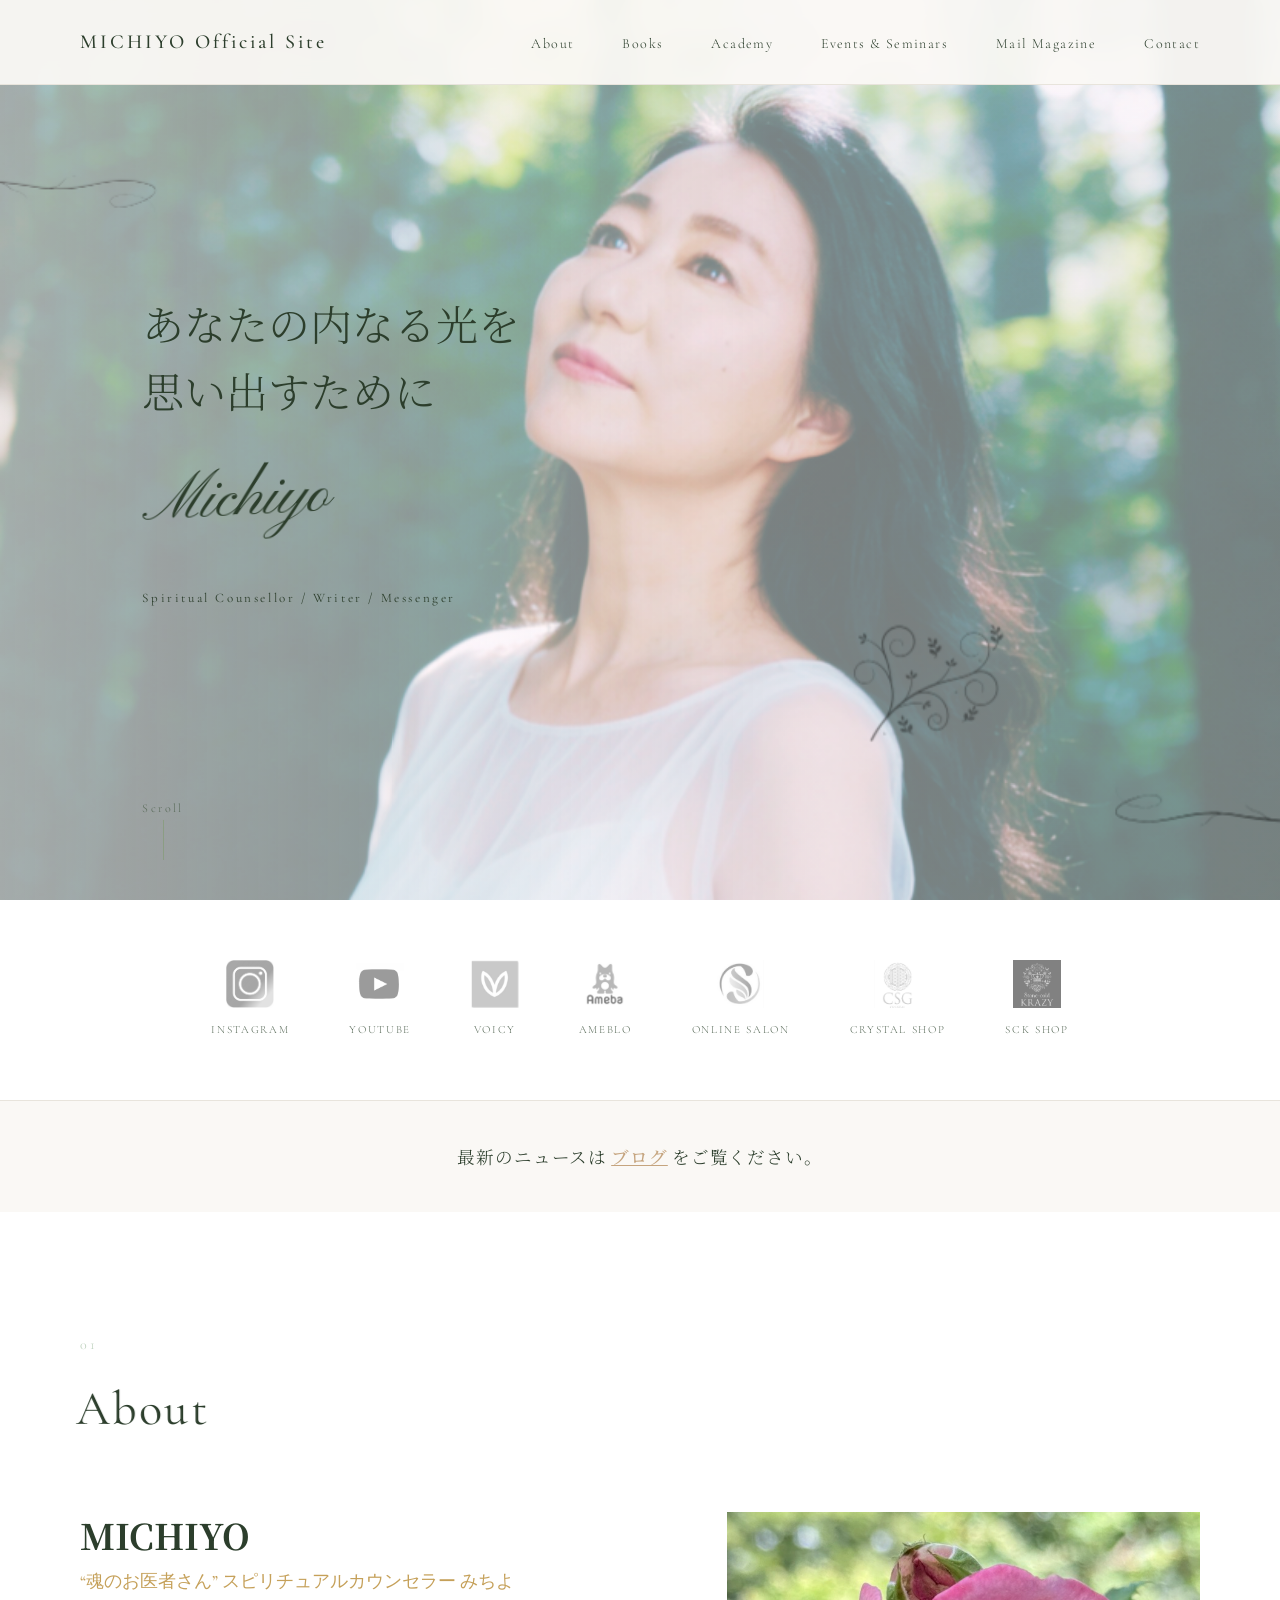
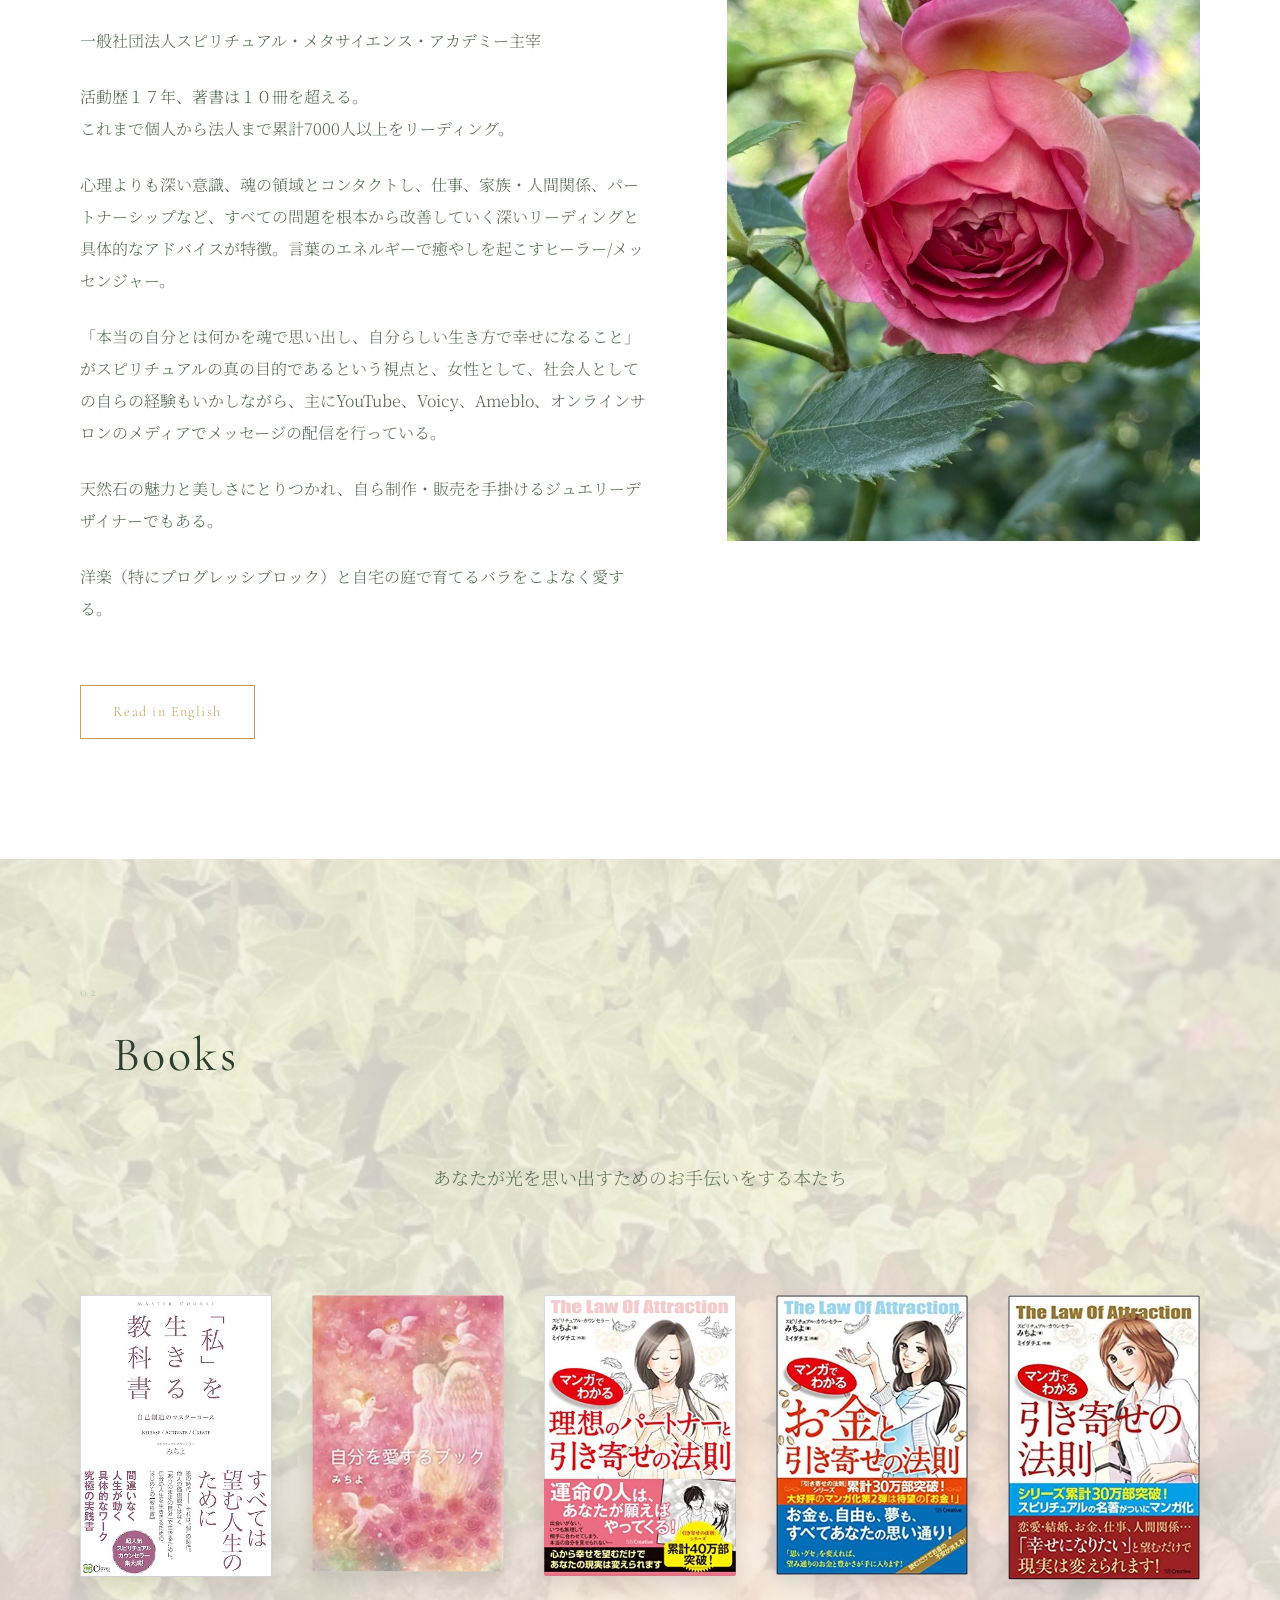
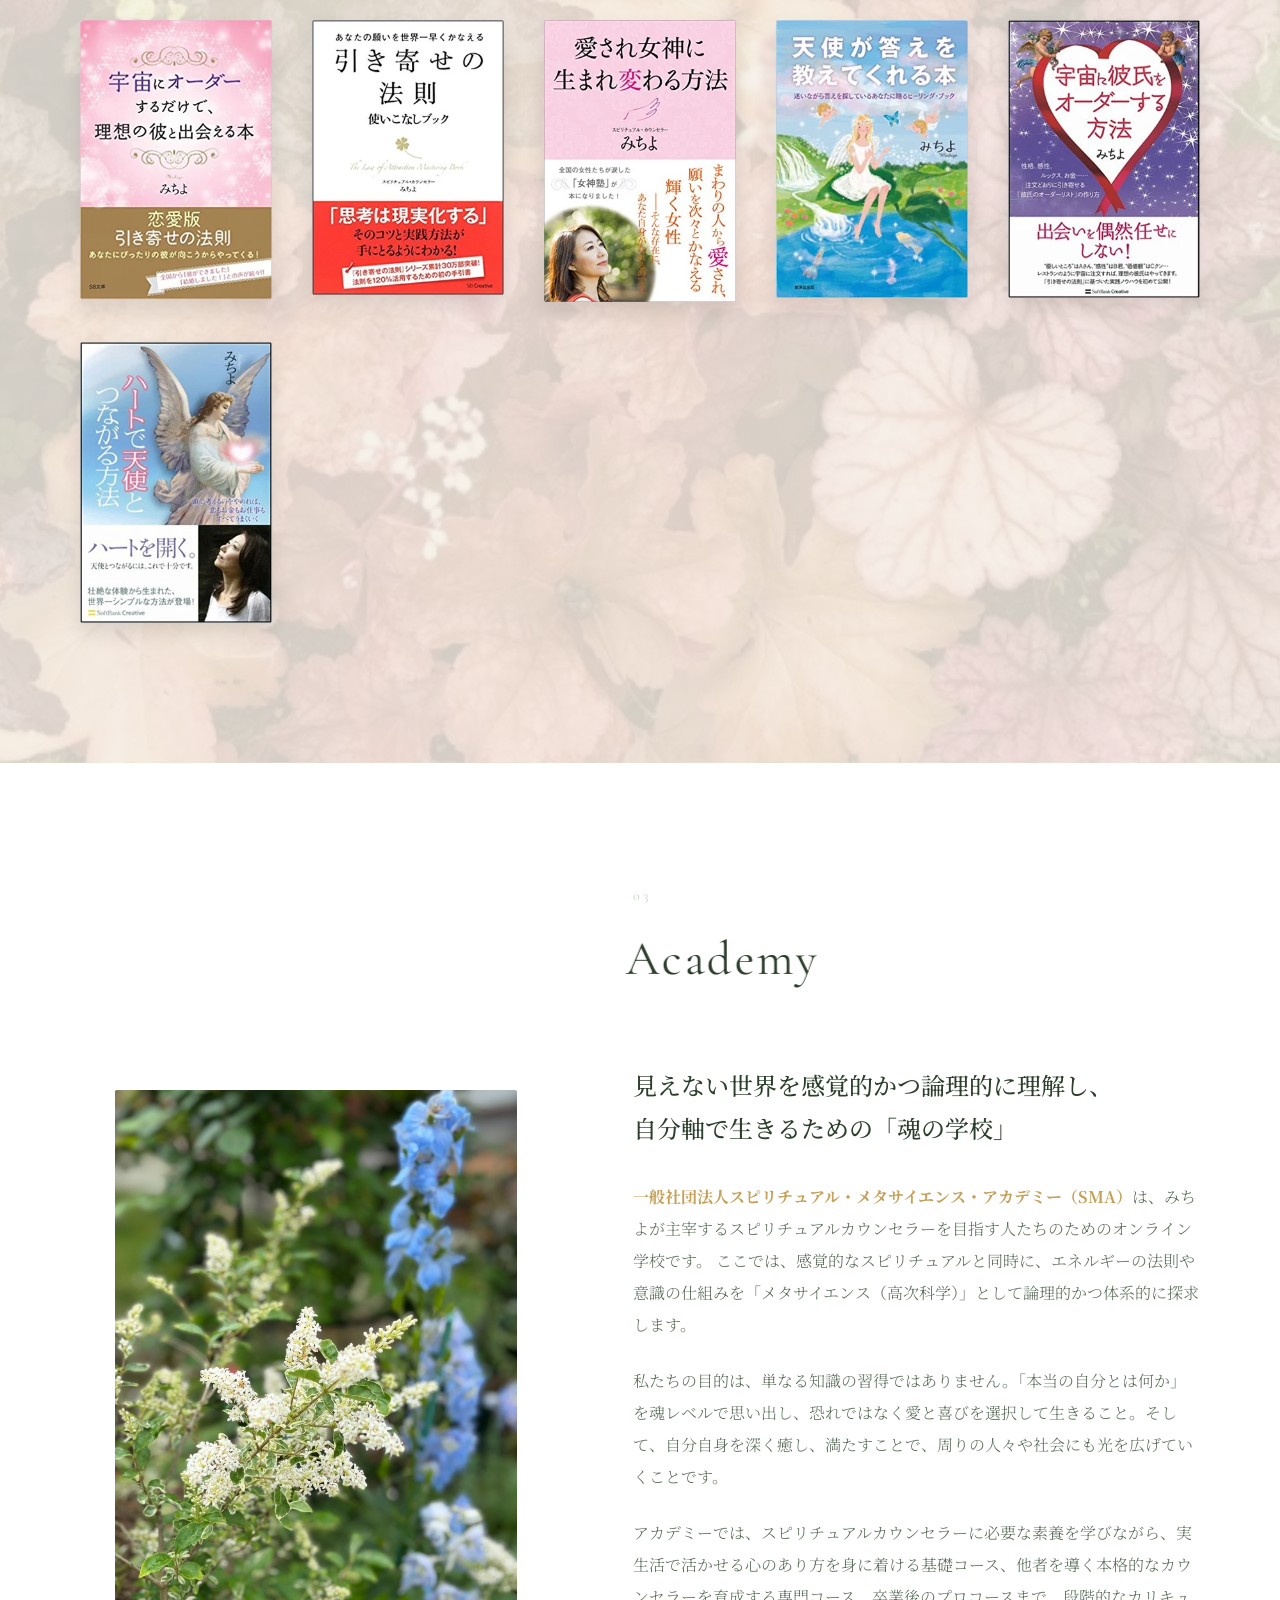
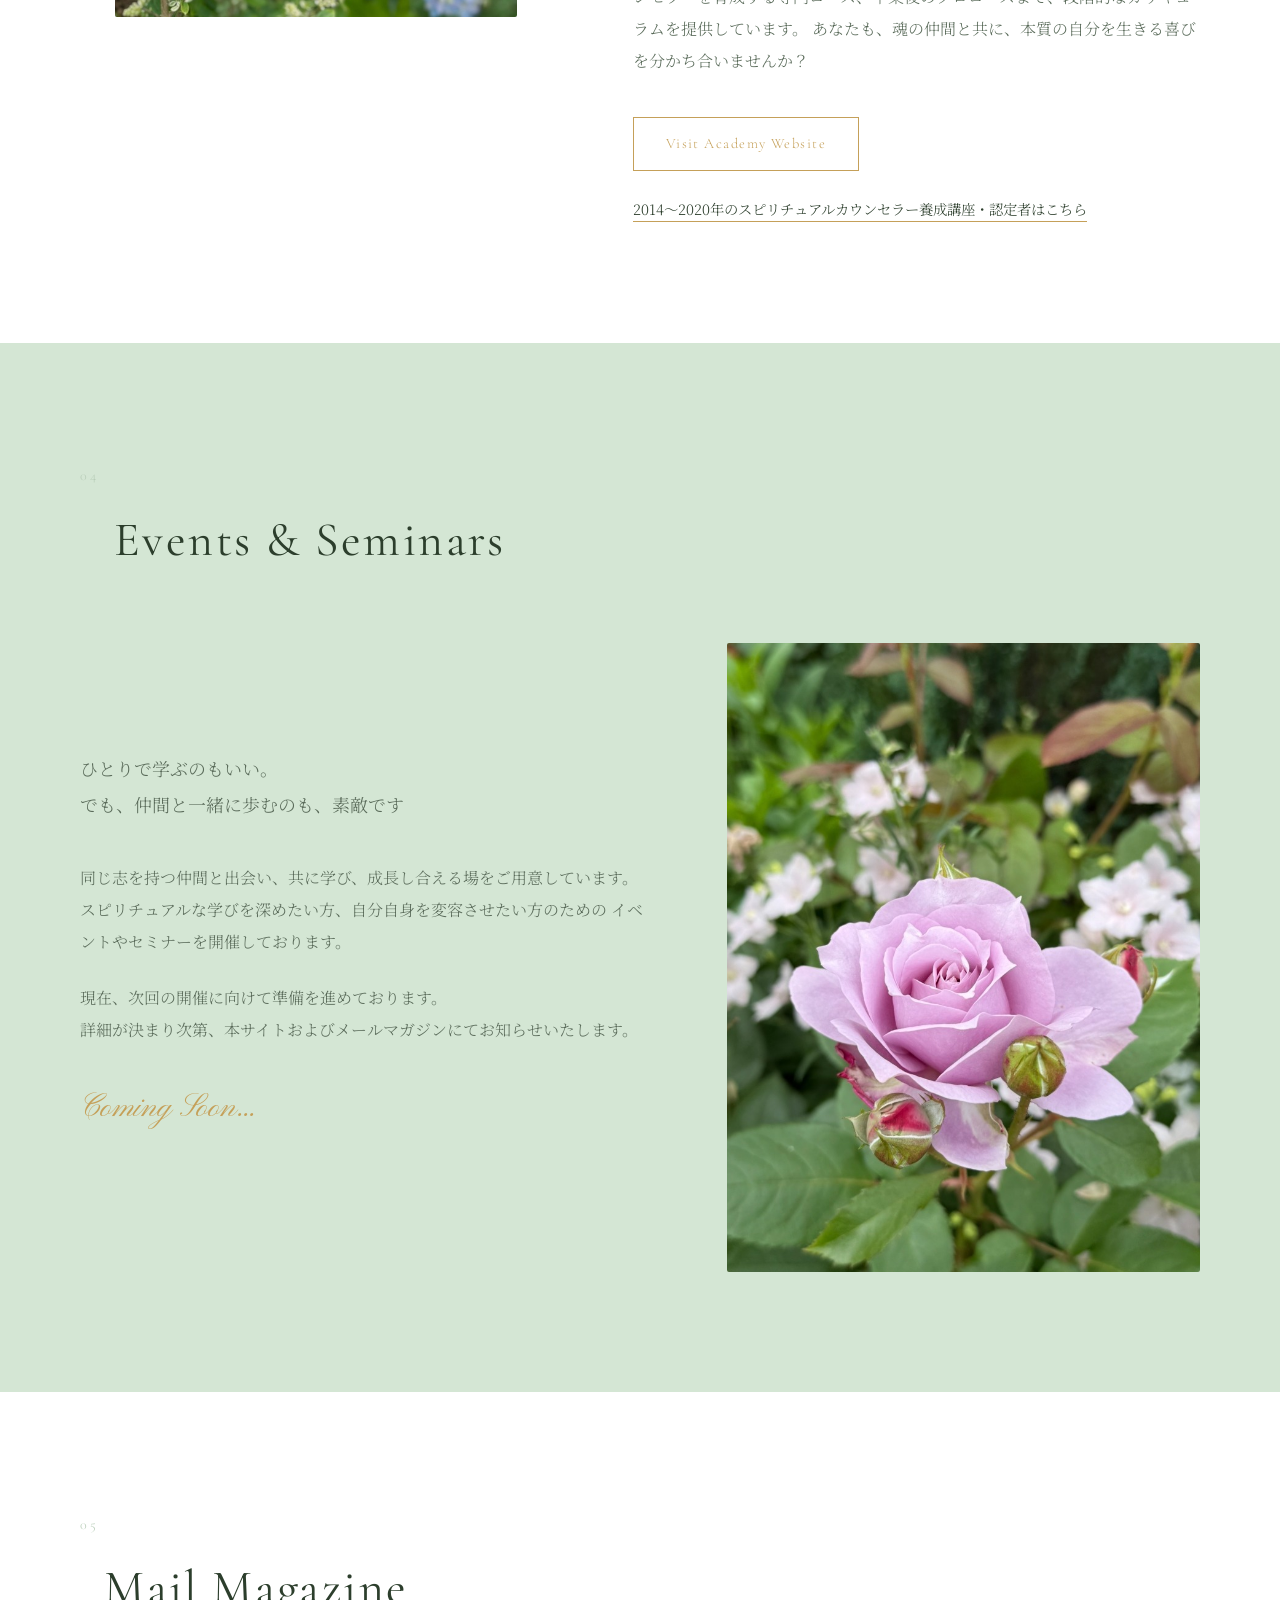
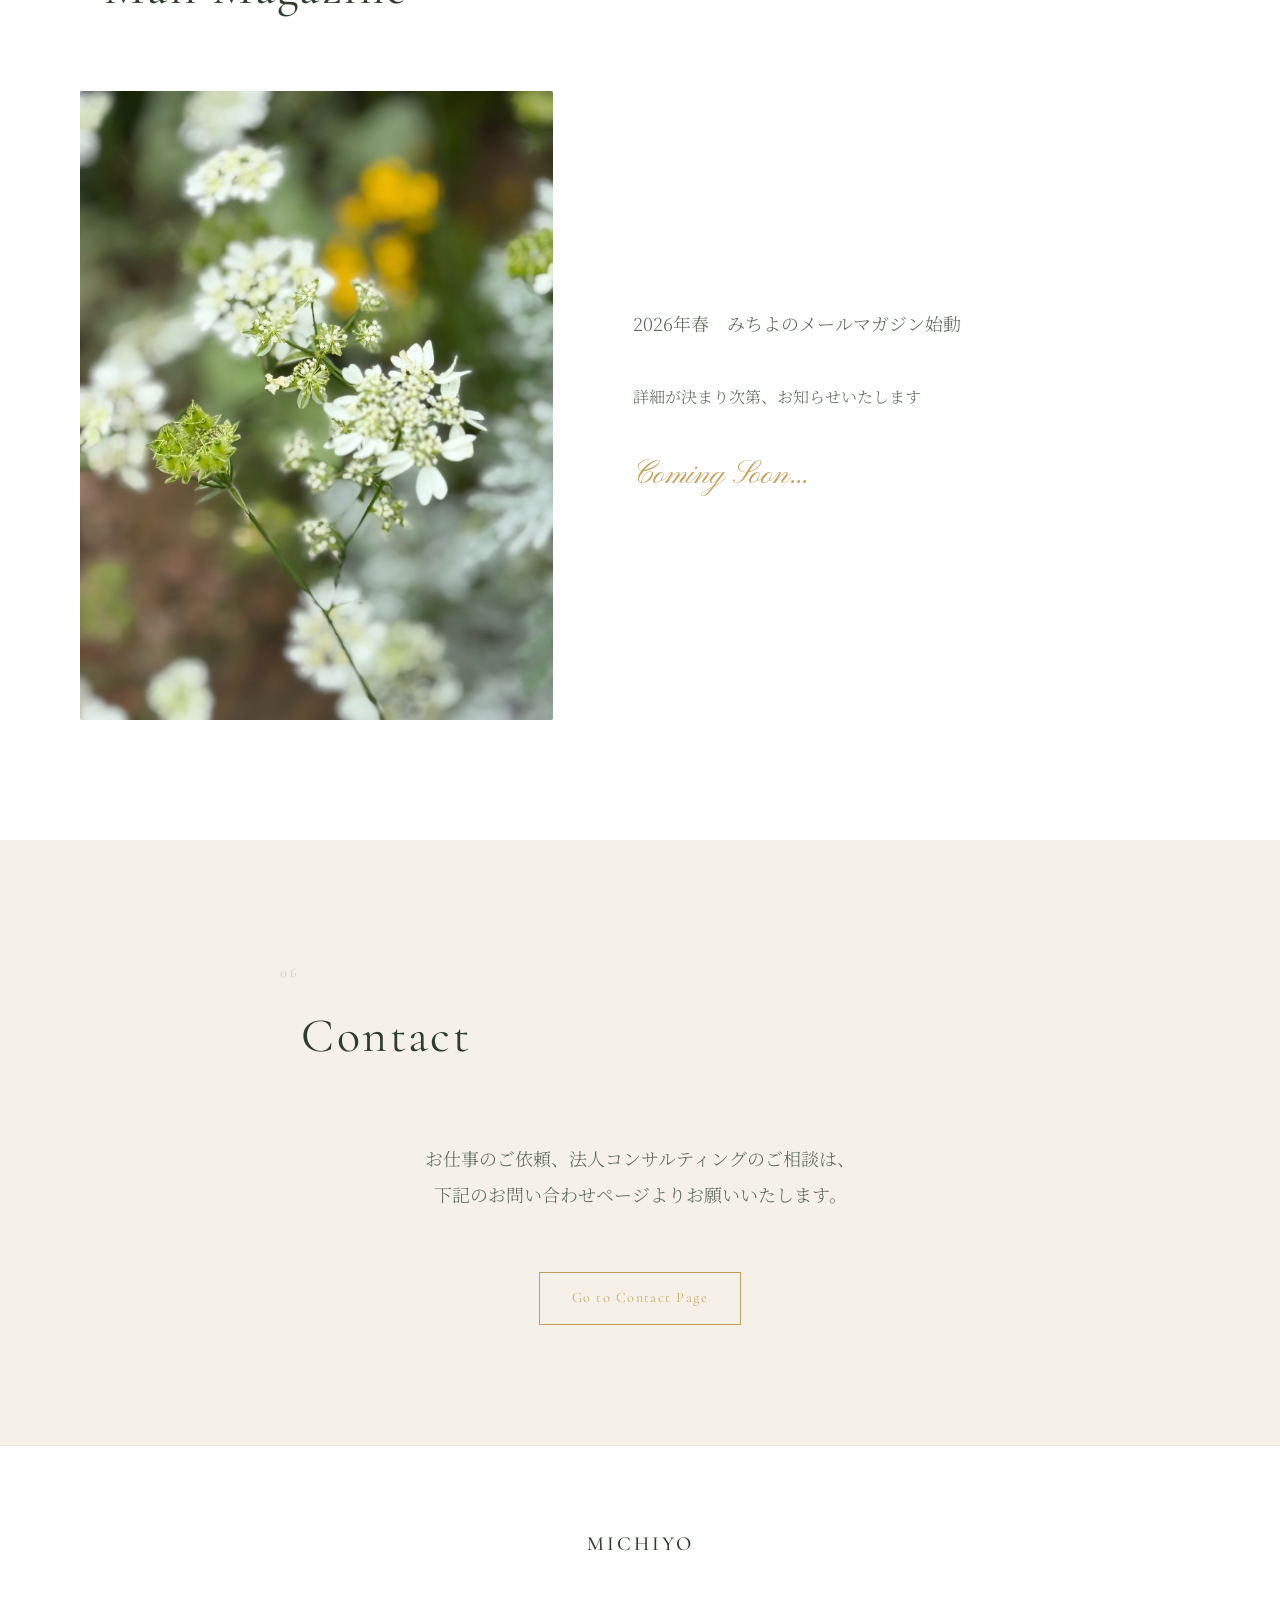
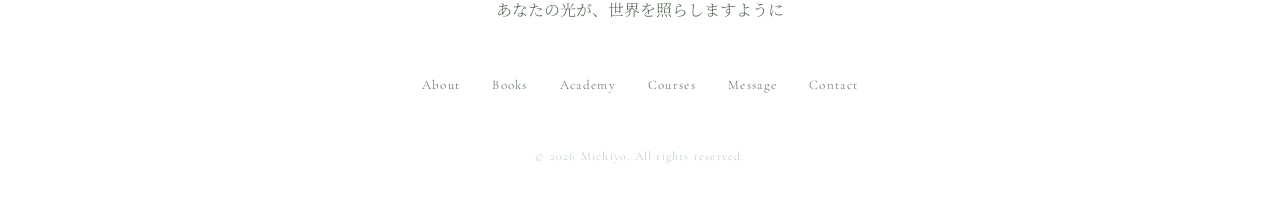
==== index.html @ 9e106f98 "メタディスクリプション" ====
<!DOCTYPE html>
<html lang="ja">

<head>
    <meta charset="UTF-8">
    <meta name="viewport" content="width=device-width, initial-scale=1.0">
    <title>MICHIYO - Spiritual Counsellor</title>
    <meta name="description" content="スピリチュアルカウンセラーみちよの公式サイト。主な活動や情報、引き寄せの法則、自己愛をテーマにした書籍、講座をご紹介します。">
    <link rel="stylesheet" href="styles.css?v=11">
    <link rel="preconnect" href="https://fonts.googleapis.com">
    <link rel="preconnect" href="https://fonts.gstatic.com" crossorigin>
    <link rel="icon" type="image/png" href="./favicon.png?v=4">
    <link
        href="https://fonts.googleapis.com/css2?family=Noto+Serif+JP:wght@200;300;400;500;600;700&family=Cormorant+Garamond:wght@300;400;500;600;700&family=Pinyon+Script&display=swap"
        rel="stylesheet">

</head>

<body>
    <!-- ナビゲーション -->
    <nav class="navbar">
        <div class="nav-container">
            <a href="#home" class="nav-logo">MICHIYO Official Site</a>
            <ul class="nav-menu" id="nav-menu">
                <li><a href="#about" class="nav-link">About</a></li>
                <li><a href="#books" class="nav-link">Books</a></li>
                <li><a href="#academy" class="nav-link">Academy</a></li>
                <li><a href="#courses" class="nav-link">Events & Seminars</a></li>
                <li><a href="#message" class="nav-link">Mail Magazine</a></li>
                <li><a href="#contact" class="nav-link">Contact</a></li>
            </ul>
            <div class="hamburger" id="hamburger">
                <span></span>
                <span></span>
            </div>
        </div>
    </nav>

    <!-- ヒーローセクション -->
    <section id="home" class="hero">
        <div class="hero-image-wrapper">
            <img src="images/hero_main_2026.png" alt="Michiyo - Spiritual Writer / Messenger" class="hero-image">
            <div class="hero-overlay"></div>
        </div>
        <div class="hero-content">
            <h1 class="hero-title">
                <span class="title-line">あなたの内なる光を</span>
                <span class="title-line">思い出すために</span>
            </h1>
            <div class="hero-signature">Michiyo</div>
            <p class="hero-subtitle">Spiritual Counsellor / Writer / Messenger</p>
        </div>
        <div class="scroll-indicator">
            <span>Scroll</span>
            <div class="scroll-line"></div>
        </div>
    </section>

    <!-- SNS & Links -->
    <section class="social-links">
        <div class="container">
            <div class="social-grid">
                <a href="https://www.instagram.com/michiyospiritualcounsellor/" target="_blank"
                    rel="noopener noreferrer" class="social-item">
                    <img src="icon/instagram.jpg" alt="Instagram">
                    <span>Instagram</span>
                </a>
                <a href="https://www.youtube.com/channel/UCM4Cxu05XHKE7H530RbWuYA" target="_blank"
                    rel="noopener noreferrer" class="social-item">
                    <img src="icon/youtube.png" alt="YouTube">
                    <span>YouTube</span>
                </a>
                <a href="https://voicy.jp/channel/1756" target="_blank" rel="noopener noreferrer" class="social-item">
                    <img src="icon/voicy.png" alt="Voicy">
                    <span>Voicy</span>
                </a>
                <a href="https://ameblo.jp/michiyo-hikiyose/" target="_blank" rel="noopener noreferrer"
                    class="social-item">
                    <img src="icon/ameba.png" alt="Ameblo">
                    <span>Ameblo</span>
                </a>
                <a href="https://lounge.dmm.com/detail/1986/" target="_blank" rel="noopener noreferrer"
                    class="social-item">
                    <img src="icon/dmm.png" alt="DMM Online Salon">
                    <span>Online Salon</span>
                </a>
                <a href="https://www.crystalsacredgeometry.com/" target="_blank" rel="noopener noreferrer"
                    class="social-item">
                    <img src="icon/csg.png" alt="Crystal Shop">
                    <span>Crystal Shop</span>
                </a>
                <a href="https://sck.base.shop/" target="_blank" rel="noopener noreferrer" class="social-item">
                    <img src="icon/sck.png" alt="SCK Shop">
                    <span>SCK Shop</span>
                </a>
            </div>
        </div>
    </section>

    <div style="text-align: center; padding: 40px 0; background-color: #faf8f5;">
        <p style="margin: 0; font-size: 1.1rem; letter-spacing: 0.05em;">
            最新のニュースは<a href="https://ameblo.jp/michiyo-hikiyose/" target="_blank" rel="noopener noreferrer"
                style="color: #c5a47e; text-decoration: underline; font-weight: 500; margin: 0 4px;">ブログ</a>をご覧ください。
        </p>
    </div>

    <section id="about" class="about">
        <div class="container">
            <div class="section-number">01</div>
            <h2 class="section-title">About</h2>

            <div class="about-content">
                <div class="about-text">
                    <h3 class="about-name">
                        MICHIYO
                        <span>“魂のお医者さん” スピリチュアルカウンセラー みちよ</span>
                    </h3>

                    <div class="about-description">
                        <p>
                            一般社団法人スピリチュアル・メタサイエンス・アカデミー主宰
                        </p>
                        <p>
                            活動歴１７年、著書は１０冊を超える。<br>
                            これまで個人から法人まで累計7000人以上をリーディング。
                        </p>
                        <p>
                            心理よりも深い意識、魂の領域とコンタクトし、仕事、家族・人間関係、パートナーシップなど、すべての問題を根本から改善していく深いリーディングと具体的なアドバイスが特徴。言葉のエネルギーで癒やしを起こすヒーラー/メッセンジャー。
                        </p>
                        <p>
                            「本当の自分とは何かを魂で思い出し、自分らしい生き方で幸せになること」がスピリチュアルの真の目的であるという視点と、女性として、社会人としての自らの経験もいかしながら、主にYouTube、Voicy、Ameblo、オンラインサロンのメディアでメッセージの配信を行っている。
                        </p>
                        <p>
                            天然石の魅力と美しさにとりつかれ、自ら制作・販売を手掛けるジュエリーデザイナーでもある。
                        </p>
                        <p>
                            洋楽（特にプログレッシブロック）と自宅の庭で育てるバラをこよなく愛する。
                        </p>
                    </div>

                    <div class="about-actions">
                        <a href="english.html" class="btn-outline">Read in English</a>
                    </div>
                </div>

                <div class="about-image">
                    <div class="image-frame">
                        <img src="images/about_flower.jpg" alt="About Michiyo"
                            style="width: 100%; height: 100%; object-fit: cover; display: block;">
                    </div>
                </div>
            </div>
        </div>
    </section>

    <!-- Books -->
    <section id="books" class="books">
        <div class="container">
            <div class="section-number">02</div>
            <h2 class="section-title">Books</h2>

            <p class="section-intro">
                あなたが光を思い出すためのお手伝いをする本たち
            </p>

            <div class="books-grid">
                <!-- 1. 私を生きる教科書 (book11.jpg) -->
                <a href="https://amzn.to/3Wz5k1N" target="_blank" rel="noopener noreferrer" class="book-item">
                    <img src="images/book11.jpg?v=resized" alt="私を生きる教科書">
                </a>
                <!-- 2. book1 -->
                <a href="https://www.amazon.co.jp/stores/%E3%81%BF%E3%81%A1%E3%82%88/author/B005L8V05K?ref=sr_ntt_srch_lnk_2&qid=1768995559&sr=8-2&shoppingPortalEnabled=true"
                    target="_blank" rel="noopener noreferrer" class="book-item">
                    <img src="images/book1.webp?v=resized" alt="Michiyo's Book">
                </a>
                <!-- 3. 自分を愛するブック (book2.webp) -->
                <a href="https://www.amazon.co.jp/stores/%E3%81%BF%E3%81%A1%E3%82%88/author/B005L8V05K?ref=sr_ntt_srch_lnk_2&qid=1768995559&sr=8-2&shoppingPortalEnabled=true"
                    target="_blank" rel="noopener noreferrer" class="book-item">
                    <img src="images/book2.webp?v=resized" alt="自分を愛するブック">
                </a>
                <!-- 4. book3 -->
                <a href="https://www.amazon.co.jp/stores/%E3%81%BF%E3%81%A1%E3%82%88/author/B005L8V05K?ref=sr_ntt_srch_lnk_2&qid=1768995559&sr=8-2&shoppingPortalEnabled=true"
                    target="_blank" rel="noopener noreferrer" class="book-item">
                    <img src="images/book3.webp?v=resized" alt="Michiyo's Book">
                </a>
                <!-- 5. 引き寄せの法則 つかいこなしブック (book5.webp) -->
                <a href="https://www.amazon.co.jp/stores/%E3%81%BF%E3%81%A1%E3%82%88/author/B005L8V05K?ref=sr_ntt_srch_lnk_2&qid=1768995559&sr=8-2&shoppingPortalEnabled=true"
                    target="_blank" rel="noopener noreferrer" class="book-item">
                    <img src="images/book5.webp?v=resized" alt="引き寄せの法則 つかいこなしブック">
                </a>
                <!-- 6. book4 -->
                <a href="https://www.amazon.co.jp/stores/%E3%81%BF%E3%81%A1%E3%82%88/author/B005L8V05K?ref=sr_ntt_srch_lnk_2&qid=1768995559&sr=8-2&shoppingPortalEnabled=true"
                    target="_blank" rel="noopener noreferrer" class="book-item">
                    <img src="images/book4.webp?v=resized" alt="Michiyo's Book">
                </a>
                <!-- 7. book6 -->
                <a href="https://www.amazon.co.jp/stores/%E3%81%BF%E3%81%A1%E3%82%88/author/B005L8V05K?ref=sr_ntt_srch_lnk_2&qid=1768995559&sr=8-2&shoppingPortalEnabled=true"
                    target="_blank" rel="noopener noreferrer" class="book-item">
                    <img src="images/book6.webp?v=resized" alt="Michiyo's Book">
                </a>
                <!-- 8. book7 -->
                <a href="https://www.amazon.co.jp/stores/%E3%81%BF%E3%81%A1%E3%82%88/author/B005L8V05K?ref=sr_ntt_srch_lnk_2&qid=1768995559&sr=8-2&shoppingPortalEnabled=true"
                    target="_blank" rel="noopener noreferrer" class="book-item">
                    <img src="images/book7.webp?v=resized" alt="Michiyo's Book">
                </a>
                <!-- 9. book8 -->
                <a href="https://www.amazon.co.jp/stores/%E3%81%BF%E3%81%A1%E3%82%88/author/B005L8V05K?ref=sr_ntt_srch_lnk_2&qid=1768995559&sr=8-2&shoppingPortalEnabled=true"
                    target="_blank" rel="noopener noreferrer" class="book-item">
                    <img src="images/book8.webp?v=resized" alt="Michiyo's Book">
                </a>
                <!-- 10. book9 (Order Boyfriend) -->
                <a href="https://www.amazon.co.jp/stores/%E3%81%BF%E3%81%A1%E3%82%88/author/B005L8V05K?ref=sr_ntt_srch_lnk_2&qid=1768995559&sr=8-2&shoppingPortalEnabled=true"
                    target="_blank" rel="noopener noreferrer" class="book-item">
                    <img src="images/book9.webp?v=resized" alt="宇宙に彼氏をオーダーする方法">
                </a>
                <!-- 11. ハートで天使とつながる方法 (book10.webp) -->
                <a href="https://www.amazon.co.jp/stores/%E3%81%BF%E3%81%A1%E3%82%88/author/B005L8V05K?ref=sr_ntt_srch_lnk_2&qid=1768995559&sr=8-2&shoppingPortalEnabled=true"
                    target="_blank" rel="noopener noreferrer" class="book-item">
                    <img src="images/book10.webp?v=resized" alt="ハートで天使とつながる方法">
                </a>
            </div>
    </section>

    <!-- Academy -->
    <section id="academy" class="academy">
        <div class="container">
            <div class="academy-layout">
                <div class="academy-image">
                    <div class="image-frame">
                        <img src="images/academy_flower.jpg" alt="Academy Flower">
                    </div>
                </div>

                <div class="academy-text-content">
                    <div class="section-number">03</div>
                    <h2 class="section-title">Academy</h2>

                    <p class="academy-lead">
                        見えない世界を感覚的かつ論理的に理解し、<br>
                        自分軸で生きるための「魂の学校」
                    </p>

                    <div class="academy-description">
                        <p>
                            <span
                                class="academy-highlight">一般社団法人スピリチュアル・メタサイエンス・アカデミー（SMA）</span>は、みちよが主宰するスピリチュアルカウンセラーを目指す人たちのためのオンライン学校です。
                            ここでは、感覚的なスピリチュアルと同時に、エネルギーの法則や意識の仕組みを「メタサイエンス（高次科学）」として論理的かつ体系的に探求します。
                        </p>
                        <p>
                            私たちの目的は、単なる知識の習得ではありません。「本当の自分とは何か」を魂レベルで思い出し、恐れではなく愛と喜びを選択して生きること。そして、自分自身を深く癒し、満たすことで、周りの人々や社会にも光を広げていくことです。
                        </p>
                        <p>
                            アカデミーでは、スピリチュアルカウンセラーに必要な素養を学びながら、実生活で活かせる心のあり方を身に着ける基礎コース、他者を導く本格的なカウンセラーを育成する専門コース、卒業後のプロコースまで、段階的なカリキュラムを提供しています。
                            あなたも、魂の仲間と共に、本質の自分を生きる喜びを分かち合いませんか？
                        </p>
                    </div>

                    <div class="academy-btn-wrapper">
                        <a href="https://spiritualmetascienceacademy.org/" target="_blank" rel="noopener noreferrer"
                            class="btn-outline">
                            Visit Academy Website
                        </a>
                    </div>

                    <div style="margin-top: 1.5rem;">
                        <a href="healers.html" class="text-link"
                            style="color: var(--color-text); border-bottom: 1px solid var(--color-gold); padding-bottom: 2px; text-decoration: none; font-size: 0.9em; transition: opacity 0.3s ease;">
                            2014～2020年のスピリチュアルカウンセラー養成講座・認定者はこちら
                        </a>
                    </div>
                </div>
            </div>
        </div>
    </section>

    <!-- Events & Seminars -->
    <section id="courses" class="courses">
        <div class="container">
            <div class="section-number">04</div>
            <h2 class="section-title">Events & Seminars</h2>

            <div class="events-content-grid">
                <div class="events-text">
                    <p class="section-intro" style="text-align: left; margin-bottom: 40px;">
                        ひとりで学ぶのもいい。<br>
                        でも、仲間と一緒に歩むのも、素敵です
                    </p>
                    <div class="events-description">
                        <p>
                            同じ志を持つ仲間と出会い、共に学び、成長し合える場をご用意しています。<br>
                            スピリチュアルな学びを深めたい方、自分自身を変容させたい方のための
                            イベントやセミナーを開催しております。
                        </p>
                        <p>
                            現在、次回の開催に向けて準備を進めております。<br>
                            詳細が決まり次第、本サイトおよびメールマガジンにてお知らせいたします。
                        </p>
                        <p
                            style="font-family: 'Pinyon Script', cursive; font-size: 2rem; color: var(--color-gold); margin-top: 30px;">
                            Coming Soon...
                        </p>
                    </div>
                </div>

                <div class="events-image-wrapper">
                    <div class="image-frame"></div>
                    <img src="images/events_rose.jpg" alt="Rose">
                </div>
            </div>
        </div>
    </section>

    <!-- Message -->
    <section id="message" class="message">
        <div class="container">
            <div class="section-number">05</div>
            <h2 class="section-title">Mail Magazine</h2>

            <div class="events-content-reverse">
                <div class="events-image-wrapper">
                    <div class="image-frame"></div>
                    <img src="images/magazine_flower.jpg" alt="Flower">
                </div>

                <div class="events-text">
                    <p class="section-intro" style="text-align: left; margin-bottom: 40px;">
                        2026年春　みちよのメールマガジン始動
                    </p>
                    <div class="events-description">
                        <p>
                            詳細が決まり次第、お知らせいたします
                        </p>
                        <p
                            style="font-family: 'Pinyon Script', cursive; font-size: 2rem; color: var(--color-gold); margin-top: 30px; margin-bottom: 0;">
                            Coming Soon...
                        </p>
                    </div>
                </div>
            </div>
        </div>
    </section>

    <!-- Contact -->
    <section id="contact" class="contact">
        <div class="container-narrow">
            <div class="section-number">06</div>
            <h2 class="section-title">Contact</h2>

            <p class="contact-intro">
                お仕事のご依頼、法人コンサルティングのご相談は、<br>
                下記のお問い合わせページよりお願いいたします。
            </p>

            <div style="text-align: center; margin-top: 40px;">
                <a href="contact.html" class="btn-outline">
                    Go to Contact Page
                </a>
            </div>
        </div>
    </section>

    <!-- Footer -->
    <footer class="footer">
        <div class="footer-content">
            <div class="footer-logo">MICHIYO</div>

            <p class="footer-message">
                あなたの光が、世界を照らしますように
            </p>

            <nav class="footer-nav">
                <a href="#about">About</a>
                <a href="#books">Books</a>
                <a href="#academy">Academy</a>
                <a href="#courses">Courses</a>
                <a href="#message">Message</a>
                <a href="#contact">Contact</a>
            </nav>

            <p class="copyright">© 2026 Michiyo. All rights reserved.</p>
        </div>
    </footer>

    <script src="script.js"></script>
</body>

</html>
---- styles.css ----
﻿/* ===================================
   リセット & 基本設定
   =================================== */
* {
    margin: 0;
    padding: 0;
    box-sizing: border-box;
}

:root {
    /* カラーパレット - 明るく洗練された色調 */
    --color-white: #FFFFFF;
    --color-cream: #FAF8F5;
    --color-beige: #F5F1E8;
    --color-light-green: #D4E6D4;
    --color-sage: #B8CDB8;
    --color-olive: #8B9D83;
    --color-text: #2C3E2C;
    --color-text-light: #5A6B5A;
    --color-border: #E8E4DC;
    --color-gold: #C5A059;

    /* フォント */
    --font-serif: 'Noto Serif JP', serif;
    --font-sans: 'Cormorant Garamond', serif;
    --font-english: 'Cormorant Garamond', serif;

    /* スペーシング */
    --section-padding: 120px;
    --container-max: 1200px;
    --container-narrow: 800px;
}

html {
    scroll-behavior: smooth;
    font-size: 16px;
}

body {
    font-family: var(--font-serif);
    color: var(--color-text);
    background: var(--color-cream);
    line-height: 1.8;
    font-weight: 300;
    -webkit-font-smoothing: antialiased;
    -moz-osx-font-smoothing: grayscale;
}

/* ===================================
   コンテナ
   =================================== */
.container {
    max-width: var(--container-max);
    margin: 0 auto;
    padding: 0 40px;
}

.container-wide {
    max-width: 1400px;
    margin: 0 auto;
    padding: 0 40px;
}

.container-narrow {
    max-width: var(--container-narrow);
    margin: 0 auto;
    padding: 0 40px;
}

/* ===================================
   ナビゲーション
   =================================== */
.navbar {
    position: fixed;
    top: 0;
    left: 0;
    right: 0;
    z-index: 1000;
    background: rgba(250, 248, 245, 0.95);
    backdrop-filter: blur(10px);
    border-bottom: 1px solid var(--color-border);
    transition: all 0.3s ease;
}

.nav-container {
    max-width: var(--container-max);
    margin: 0 auto;
    padding: 24px 40px;
    display: flex;
    justify-content: space-between;
    align-items: center;
}

.nav-logo {
    font-family: var(--font-sans);
    font-size: 20px;
    font-weight: 500;
    letter-spacing: 0.15em;
    color: var(--color-text);
    text-decoration: none;
    transition: opacity 0.3s ease;
}

.nav-logo:hover {
    opacity: 0.6;
}

.nav-menu {
    display: flex;
    gap: 48px;
    list-style: none;
}

.nav-link {
    font-family: var(--font-sans);
    font-size: 14px;
    letter-spacing: 0.1em;
    color: var(--color-text);
    text-decoration: none;
    transition: color 0.3s ease;
    position: relative;
}

.nav-link::after {
    content: '';
    position: absolute;
    bottom: -4px;
    left: 0;
    width: 0;
    height: 1px;
    background: var(--color-olive);
    transition: width 0.3s ease;
}

.nav-link:hover {
    color: var(--color-olive);
}

.nav-link:hover::after {
    width: 100%;
}

.hamburger {
    display: none;
    flex-direction: column;
    gap: 6px;
    cursor: pointer;
}

.hamburger span {
    width: 24px;
    height: 1px;
    background: var(--color-text);
    transition: all 0.3s ease;
}

/* ===================================
   ヒーローセクション
   =================================== */
.hero {
    position: relative;
    height: 100vh;
    min-height: 700px;
    display: flex;
    align-items: center;
    justify-content: flex-start;
    overflow: hidden;
}

/* 画像ラッパー: アニメーション復元 */
.hero-image-wrapper {
    position: absolute;
    top: 0;
    left: 0;
    width: 100%;
    height: 100%;
    opacity: 0;
    animation: fadeInImage 1.5s ease-out 0.3s forwards;
}

.hero-image {
    width: 100%;
    height: 100%;
    object-fit: cover;
    object-position: center;
}

.hero-overlay {
    position: absolute;
    top: 0;
    left: 0;
    width: 100%;
    height: 100%;
    background: linear-gradient(90deg,
            rgba(250, 248, 245, 0.4) 0%,
            rgba(250, 248, 245, 0.1) 60%,
            rgba(212, 230, 212, 0.1) 100%);
}

/* コンテンツ: アニメーション復元 */
.hero-content {
    position: relative;
    z-index: 2;
    text-align: left;
    max-width: 600px;
    padding: 0 40px;
    margin-left: 8%;
    opacity: 0;
    animation: fadeInUp 1.2s ease-out 0.8s forwards;
}

.hero-title {
    font-family: var(--font-serif);
    font-size: clamp(24px, 4vw, 42px);
    font-weight: 300;
    line-height: 1.6;
    color: var(--color-text);
    margin-bottom: 24px;
}

.title-line {
    display: block;
}

/* ===================================
   サインアニメーション
   =================================== */
.hero-signature {
    font-family: 'Pinyon Script', cursive;
    font-size: 64px;
    color: var(--color-text);
    margin: 16px 0 24px;
    transform: rotate(-3deg);
    transform-origin: left center;
    opacity: 0;
    clip-path: polygon(0 0, 0 100%, 0 100%, 0 0);
    animation: drawSignature 2s ease-in-out 1.2s forwards, fadeIn 0.5s ease-out 1.2s forwards;
}

@keyframes drawSignature {
    0% {
        clip-path: polygon(0 0, 0 100%, 0 100%, 0 0);
    }

    100% {
        clip-path: polygon(0 0, 0 100%, 100% 100%, 100% 0);
    }
}

.hero-subtitle {
    font-family: var(--font-sans);
    font-size: 13px;
    letter-spacing: 0.2em;
    color: var(--color-text);
    font-weight: 400;
    opacity: 0;
    animation: fadeInUp 1s ease-out 2.5s forwards;
}

.scroll-indicator {
    position: absolute;
    bottom: 40px;
    left: 8%;
    transform: none;
    display: flex;
    flex-direction: column;
    align-items: center;
    z-index: 10;
    padding-left: 40px;
    opacity: 0;
    animation: fadeIn 1s ease-out 1.5s forwards;
}

.scroll-indicator span {
    font-family: var(--font-sans);
    font-size: 12px;
    letter-spacing: 0.2em;
    color: var(--color-text-light);
}

.scroll-line {
    width: 1px;
    height: 40px;
    background: var(--color-olive);
    animation: scrollAnimation 2s ease-in-out infinite;
}

@keyframes scrollAnimation {

    0%,
    100% {
        opacity: 0;
        transform: translateY(0);
    }

    50% {
        opacity: 1;
        transform: translateY(10px);
    }
}

/* ===================================
   セクション共通
   =================================== */
section {
    padding: var(--section-padding) 0;
    position: relative;
}

.section-number {
    font-family: var(--font-sans);
    font-size: 14px;
    letter-spacing: 0.2em;
    color: var(--color-sage);
    margin-bottom: 8px;
}

.section-title {
    font-family: var(--font-sans);
    font-size: clamp(36px, 4vw, 48px);
    font-weight: 400;
    letter-spacing: 0.05em;
    color: var(--color-text);
    margin-bottom: 60px;
}

.section-intro {
    font-size: 18px;
    line-height: 2;
    color: var(--color-text-light);
    margin-bottom: 80px;
    text-align: center;
}

/* ===================================
   About
   =================================== */
.about {
    background: var(--color-white);
}

.about-content {
    display: grid;
    grid-template-columns: 1.2fr 1fr;
    gap: 80px;
    align-items: start;
}

.about-lead {
    font-size: 28px;
    line-height: 2;
    margin-bottom: 48px;
    font-weight: 400;
    color: var(--color-text);
}

.about-description {
    margin-bottom: 60px;
}

.about-description p {
    font-size: 16px;
    line-height: 2;
    color: var(--color-text-light);
    margin-bottom: 24px;
}

.about-profile h3 {
    font-size: 18px;
    font-weight: 500;
    margin-bottom: 24px;
    color: var(--color-text);
}

.about-profile ul {
    list-style: none;
}

.about-profile li {
    font-size: 15px;
    line-height: 2;
    color: var(--color-text-light);
    padding-left: 20px;
    position: relative;
    margin-bottom: 12px;
}

.about-profile li::before {
    content: '—';
    position: absolute;
    left: 0;
    color: var(--color-sage);
}

.about-image {
    position: relative;
    padding-top: 133%;
}

.image-frame {
    position: absolute;
    top: 0;
    left: 0;
    width: 100%;
    height: 100%;
    background: linear-gradient(135deg, var(--color-light-green), var(--color-beige));
    border-radius: 2px;
}

/* ===================================
   About Updates
   =================================== */
.about-name {
    font-family: var(--font-serif);
    font-size: 2.2rem;
    margin-bottom: 2rem;
    color: var(--color-text);
    line-height: 1.3;
}

.about-name span {
    display: block;
    font-size: 1.1rem;
    font-family: var(--font-sans);
    margin-top: 0.8rem;
    color: var(--color-gold);
    font-weight: 500;
}

.about-actions {
    margin-top: 2.5rem;
}

.btn-outline {
    display: inline-block;
    padding: 0.8rem 2rem;
    border: 1px solid var(--color-gold);
    color: var(--color-gold);
    text-decoration: none;
    font-family: var(--font-english);
    letter-spacing: 0.1em;
    transition: all 0.3s ease;
    font-size: 0.9rem;
}

.btn-outline:hover {
    background: var(--color-gold);
    color: var(--color-white);
}

/* ===================================
   Books
   =================================== */
.books {
    position: relative;
    background: var(--color-beige);
    overflow: hidden;
    /* Ensure pseudo-element doesn't overflow */
}

.books::before {
    content: '';
    position: absolute;
    top: 0;
    left: 0;
    width: 100%;
    height: 100%;
    background-image: url('images/books_bg_new.jpg');
    background-size: cover;
    background-position: center;
    opacity: 0.15;
    /* Make it faint using opacity */
    pointer-events: none;
    /* Ensure clicks go through to content */
}

.books-grid {
    display: grid;
    grid-template-columns: repeat(auto-fill, minmax(180px, 1fr));
    gap: 40px;
    padding: 20px 0;
}

.book-item {
    display: block;
    text-decoration: none;
    transition: transform 0.3s ease;
}

.book-item img {
    width: 100%;
    height: auto;
    display: block;
    box-shadow: 0 10px 20px rgba(0, 0, 0, 0.1);
    transition: all 0.3s ease;
    border-radius: 2px;
}

.book-item:hover {
    transform: translateY(-8px);
}

.book-item:hover img {
    box-shadow: 0 15px 30px rgba(0, 0, 0, 0.15);
}

/* ===================================
   Oracle
   =================================== */
.oracle {
    background: var(--color-white);
}

.oracle-layout {
    display: grid;
    grid-template-columns: 1fr 1fr;
    gap: 100px;
    align-items: center;
}

.oracle-visual {
    position: relative;
    height: 600px;
    display: flex;
    align-items: center;
    justify-content: center;
}

.oracle-cards {
    position: relative;
    width: 100%;
    height: 100%;
    display: flex;
    align-items: center;
    justify-content: center;
}

.oracle-card {
    position: absolute;
    width: 280px;
    height: 400px;
    background: var(--color-white);
    border: 1px solid var(--color-border);
    border-radius: 2px;
    display: flex;
    align-items: center;
    justify-content: center;
    transition: all 0.4s ease;
    box-shadow: 0 4px 24px rgba(0, 0, 0, 0.06);
}

.card-1 {
    transform: rotate(-8deg) translateX(-40px);
    z-index: 3;
}

.card-2 {
    transform: rotate(0deg);
    z-index: 2;
}

.card-3 {
    transform: rotate(8deg) translateX(40px);
    z-index: 1;
}

.oracle-card:hover {
    transform: scale(1.05) rotate(0deg) !important;
    z-index: 10;
    box-shadow: 0 8px 32px rgba(0, 0, 0, 0.12);
}

.card-title {
    font-size: 18px;
    font-weight: 500;
    color: var(--color-text);
    letter-spacing: 0.05em;
}

.oracle-content {
    padding: 60px 0;
}

.oracle-lead {
    font-size: 24px;
    line-height: 2;
    margin-bottom: 32px;
    font-weight: 400;
}

.oracle-description {
    font-size: 16px;
    line-height: 2;
    color: var(--color-text-light);
    margin-bottom: 40px;
}

.oracle-features {
    list-style: none;
}

.oracle-features li {
    font-size: 15px;
    line-height: 2;
    color: var(--color-text-light);
    padding-left: 20px;
    position: relative;
    margin-bottom: 8px;
}

.oracle-features li::before {
    content: '—';
    position: absolute;
    left: 0;
    color: var(--color-sage);
}

/* ===================================
   Courses
   =================================== */
.courses {
    background: var(--color-light-green);
}

.courses-list {
    display: flex;
    flex-direction: column;
    gap: 1px;
    background: var(--color-border);
}

.course-item {
    background: var(--color-white);
    padding: 48px;
    transition: background 0.3s ease;
}

.course-item:hover {
    background: var(--color-cream);
}

.course-header {
    display: flex;
    justify-content: space-between;
    align-items: baseline;
    margin-bottom: 20px;
    gap: 24px;
}

.course-title {
    font-size: 22px;
    font-weight: 500;
    color: var(--color-text);
}

.course-duration {
    font-family: var(--font-sans);
    font-size: 13px;
    letter-spacing: 0.1em;
    color: var(--color-text-light);
    white-space: nowrap;
}

.course-description {
    font-size: 15px;
    line-height: 2;
    color: var(--color-text-light);
}

/* ===================================
   Message
   =================================== */
.message {
    background: var(--color-white);
}

.message-grid {
    display: grid;
    grid-template-columns: repeat(3, 1fr);
    gap: 48px;
}

.message-item {
    border-top: 1px solid var(--color-border);
    padding-top: 24px;
}

.message-date {
    font-family: var(--font-sans);
    font-size: 12px;
    letter-spacing: 0.1em;
    color: var(--color-sage);
    display: block;
    margin-bottom: 16px;
}

.message-title {
    font-size: 20px;
    font-weight: 500;
    margin-bottom: 16px;
    color: var(--color-text);
}

.message-excerpt {
    font-size: 15px;
    line-height: 1.9;
    color: var(--color-text-light);
}

/* ===================================
   Contact
   =================================== */
.contact {
    background: var(--color-beige);
}

.contact-intro {
    text-align: center;
    font-size: 18px;
    line-height: 2;
    color: var(--color-text-light);
    margin-bottom: 60px;
}

.contact-info {
    margin-bottom: 60px;
}

.info-row {
    display: grid;
    grid-template-columns: 140px 1fr;
    gap: 32px;
    padding: 24px 0;
    border-bottom: 1px solid var(--color-border);
}

.info-row:first-child {
    border-top: 1px solid var(--color-border);
}

.info-label {
    font-family: var(--font-sans);
    font-size: 13px;
    letter-spacing: 0.1em;
    color: var(--color-text);
}

.info-value {
    font-size: 16px;
    color: var(--color-text);
    text-decoration: none;
    transition: color 0.3s ease;
}

.info-value:hover {
    color: var(--color-olive);
}

.info-text {
    font-size: 15px;
    color: var(--color-text-light);
}

.contact-form {
    display: flex;
    flex-direction: column;
    gap: 24px;
}

.form-row input,
.form-row select,
.form-row textarea {
    width: 100%;
    padding: 16px 0;
    border: none;
    border-bottom: 1px solid var(--color-border);
    background: transparent;
    font-family: var(--font-serif);
    font-size: 16px;
    color: var(--color-text);
    transition: border-color 0.3s ease;
}

.form-row input::placeholder,
.form-row textarea::placeholder {
    color: var(--color-text-light);
    opacity: 0.6;
}

.form-row input:focus,
.form-row select:focus,
.form-row textarea:focus {
    outline: none;
    border-bottom-color: var(--color-olive);
}

.form-row textarea {
    resize: vertical;
    min-height: 120px;
}

.submit-btn {
    align-self: flex-start;
    padding: 16px 48px;
    border: 1px solid var(--color-text);
    background: transparent;
    font-family: var(--font-sans);
    font-size: 14px;
    letter-spacing: 0.15em;
    color: var(--color-text);
    cursor: pointer;
    transition: all 0.3s ease;
}

.submit-btn:hover {
    background: var(--color-text);
    color: var(--color-white);
}

/* ===================================
   Footer
   =================================== */
.footer {
    background: var(--color-white);
    padding: 80px 0 40px;
    border-top: 1px solid var(--color-border);
}

.footer-content {
    max-width: var(--container-max);
    margin: 0 auto;
    padding: 0 40px;
    text-align: center;
}

.footer-logo {
    font-family: var(--font-sans);
    font-size: 20px;
    font-weight: 500;
    letter-spacing: 0.15em;
    margin-bottom: 32px;
    color: var(--color-text);
}

.footer-message {
    font-size: 16px;
    line-height: 2;
    color: var(--color-text-light);
    margin-bottom: 48px;
}

.footer-nav {
    display: flex;
    justify-content: center;
    gap: 32px;
    margin-bottom: 48px;
    flex-wrap: wrap;
}

.footer-nav a {
    font-family: var(--font-sans);
    font-size: 13px;
    letter-spacing: 0.1em;
    color: var(--color-text-light);
    text-decoration: none;
    transition: color 0.3s ease;
}

.footer-nav a:hover {
    color: var(--color-olive);
}

.copyright {
    font-family: var(--font-sans);
    font-size: 12px;
    letter-spacing: 0.1em;
    color: var(--color-sage);
}

/* ===================================
   レスポンシブデザイン
   =================================== */
@media (max-width: 1024px) {
    :root {
        --section-padding: 80px;
    }

    .about-content,
    .oracle-layout {
        grid-template-columns: 1fr;
        gap: 60px;
    }

    .books-grid {
        grid-template-columns: repeat(2, 1fr);
    }

    .message-grid {
        grid-template-columns: 1fr;
    }
}

@media (max-width: 768px) {
    :root {
        --section-padding: 60px;
    }

    .container,
    .container-wide,
    .container-narrow {
        padding: 0 24px;
    }

    .nav-container {
        padding: 20px 24px;
    }

    .nav-menu {
        position: fixed;
        top: 71px;
        left: -100%;
        width: 100%;
        height: calc(100vh - 71px);
        flex-direction: column;
        background: var(--color-cream);
        padding: 40px 24px;
        gap: 32px;
        transition: left 0.3s ease;
        border-top: 1px solid var(--color-border);
    }

    .nav-menu.active {
        left: 0;
    }

    .hamburger {
        display: flex;
    }

    .books-grid {
        grid-template-columns: 1fr;
    }

    .oracle-visual {
        height: 450px;
    }

    .oracle-card {
        width: 220px;
        height: 320px;
    }

    .course-header {
        flex-direction: column;
        align-items: flex-start;
        gap: 12px;
    }

    .course-item {
        padding: 32px 24px;
    }

    .info-row {
        grid-template-columns: 1fr;
        gap: 12px;
    }
}

/* ===================================
   アニメーション
   =================================== */
@keyframes fadeInImage {
    from {
        opacity: 0;
    }

    to {
        opacity: 1;
    }
}

@keyframes fadeInUp {
    from {
        opacity: 0;
        transform: translateY(30px);
    }

    to {
        opacity: 1;
        transform: translateY(0);
    }
}

@keyframes fadeIn {
    from {
        opacity: 0;
    }

    to {
        opacity: 1;
    }
}

@media (prefers-reduced-motion: no-preference) {
    .fade-in {
        opacity: 0;
        transform: translateY(30px);
        transition: opacity 0.8s ease, transform 0.8s ease;
    }

    .fade-in.visible {
        opacity: 1;
        transform: translateY(0);
    }
}

/* ===================================
   SNS & Links
   =================================== */
.social-links {
    background: var(--color-white);
    padding: 60px 0;
    border-bottom: 1px solid var(--color-border);
}

.social-grid {
    display: flex;
    justify-content: center;
    align-items: flex-start;
    flex-wrap: wrap;
    gap: 40px 60px;
}

.social-item {
    display: flex;
    flex-direction: column;
    align-items: center;
    gap: 12px;
    text-decoration: none;
    transition: transform 0.3s ease;
}

.social-item img {
    width: 48px;
    height: 48px;
    object-fit: contain;
    filter: grayscale(100%) opacity(0.5);
    transition: all 0.3s ease;
}

.social-item span {
    font-family: var(--font-sans);
    font-size: 11px;
    letter-spacing: 0.15em;
    color: var(--color-text-light);
    text-transform: uppercase;
    transition: color 0.3s ease;
}

.social-item:hover {
    transform: translateY(-4px);
}

.social-item:hover img {
    filter: grayscale(0%) opacity(1);
}

.social-item:hover span {
    color: var(--color-text);
}

@media (max-width: 768px) {
    .social-grid {
        gap: 32px 24px;
        display: grid;
        grid-template-columns: repeat(3, 1fr);
    }

    .social-item img {
        width: 36px;
        height: 36px;
    }

    .social-item span {
        font-size: 10px;
    }
}

/* ===================================
   Academy
   =================================== */
.academy {
    background: var(--color-white);
}

.academy-layout {
    display: grid;
    grid-template-columns: 1fr 1.2fr;
    gap: 80px;
    align-items: center;
}

.academy-image {
    position: relative;
    width: 85%;
    margin: 0 auto;
}

.academy-image .image-frame {
    position: relative;
    width: 100%;
    height: auto;
    background: linear-gradient(135deg, var(--color-light-green), var(--color-beige));
    border-radius: 2px;
    overflow: hidden;
}

.academy-image img {
    width: 100%;
    height: auto;
    display: block;
    object-fit: contain;
    transition: transform 0.5s ease;
}

.academy-image:hover img {
    transform: scale(1.05);
}

.academy-text-content {
    text-align: left;
}

.academy-lead {
    font-size: 24px;
    line-height: 1.8;
    margin-bottom: 32px;
    font-weight: 500;
    color: var(--color-text);
}

.academy-description {
    font-size: 16px;
    line-height: 2;
    color: var(--color-text-light);
    margin-bottom: 40px;
}

.academy-description p {
    margin-bottom: 24px;
}

.academy-btn-wrapper {
    display: flex;
    justify-content: flex-start;
    margin-top: 32px;
}

.academy-highlight {
    color: var(--color-gold);
    font-weight: 700;
}

@media (max-width: 1024px) {
    .academy-layout {
        grid-template-columns: 1fr;
        gap: 60px;
    }

    .academy-image {
        max-width: 500px;
        margin: 0 auto;
    }

    .academy-btn-wrapper {
        justify-content: center;
    }
}

/* ===================================
   Cursor Sparkle Effect
   =================================== */
.cursor-sparkle {
    position: fixed;
    pointer-events: none;
    z-index: 9999;
    will-change: transform, opacity;
    /* Glow for the star shape */
    filter: drop-shadow(0 0 3px rgba(255, 233, 160, 0.6));
}

@keyframes sparkleOn {
    0% {
        transform: scale(0) rotate(0deg);
        opacity: 0;
    }

    50% {
        transform: scale(1) rotate(180deg);
        opacity: 1;
    }

    100% {
        transform: scale(0) rotate(360deg);
        opacity: 0;
    }
}

/* ===================================
   Sliding Text Effect
   =================================== */
.horizontal-scroll-text {
    will-change: transform;
    display: inline-block;
    transition: transform 0.1s linear;
}

/* ===================================
   Healers Page
   =================================== */
.page-header {
    background: var(--color-beige);
    padding: 180px 0 80px;
    text-align: center;
}

.page-title {
    font-family: var(--font-serif);
    font-size: 36px;
    margin-bottom: 16px;
    color: var(--color-text);
}

.page-subtitle {
    font-size: 14px;
    letter-spacing: 0.1em;
    color: var(--color-text-light);
}

.healers-content {
    background: var(--color-white);
    padding: 80px 0;
}

.healers-intro {
    text-align: center;
    line-height: 2;
    margin-bottom: 80px;
    color: var(--color-text);
}

.healers-region {
    margin-bottom: 60px;
    padding-bottom: 40px;
    border-bottom: 1px dashed var(--color-border);
}

.healers-region:last-child {
    border-bottom: none;
}

.region-title {
    font-size: 20px;
    color: var(--color-sage);
    margin-bottom: 32px;
    padding-left: 16px;
    border-left: 3px solid var(--color-gold);
}

.healer-card {
    background: #fdfdfd;
    padding: 24px;
    margin-bottom: 16px;
    border-radius: 4px;
    border: 1px solid var(--color-border);
    transition: all 0.3s ease;
}

.healer-card:hover {
    border-color: var(--color-gold);
    box-shadow: 0 4px 16px rgba(0, 0, 0, 0.03);
}

.healer-card h4 {
    font-size: 18px;
    margin-bottom: 8px;
    color: var(--color-text);
}

.healer-location {
    font-size: 14px;
    color: var(--color-text-light);
    margin-bottom: 8px;
}

.healer-card a {
    font-size: 14px;
    color: var(--color-olive);
    text-decoration: none;
    word-break: break-all;
}

.healer-card a:hover {
    text-decoration: underline;
}

/* Events & Seminar Layout */
.events-layout {
    display: flex;
    align-items: center;
    gap: 60px;
    margin-top: 40px;
}

.events-content {
    flex: 1;
}

.events-image {
    flex: 1;
    max-width: 500px;
}

@media (max-width: 768px) {
    .events-layout {
        flex-direction: column;
    }

    .events-image {
        max-width: 100%;
        width: 100%;
        margin-top: 30px;
    }
}

/* Events Section Grid Layout (Same as About) */
.events-content-grid {
    display: grid;
    grid-template-columns: 1.2fr 1fr;
    gap: 80px;
    align-items: center;
}

.events-text {
    text-align: left;
}

.events-description p {
    font-size: 16px;
    line-height: 2;
    color: var(--color-text-light);
    margin-bottom: 24px;
}

.events-image-wrapper {
    position: relative;
    padding-top: 133%;
    /* Aspect ratio to match about image if needed, or just contain the image */
    width: 100%;
}

.events-image-wrapper img {
    position: absolute;
    top: 0;
    left: 0;
    width: 100%;
    height: 100%;
    object-fit: cover;
    border-radius: 2px;
}

@media (max-width: 768px) {
    .events-content-grid {
        grid-template-columns: 1fr;
        gap: 40px;
    }

    .events-image-wrapper {
        padding-top: 75%;
        /* Landscape for mobile */
    }
}

/* Events Section Reverse (Image Left) */
.events-content-reverse {
    display: grid;
    grid-template-columns: 1fr 1.2fr;
    gap: 80px;
    align-items: center;
}

@media (max-width: 768px) {
    .events-content-reverse {
        grid-template-columns: 1fr;
        gap: 40px;
    }
}

/* ===================================
   レスポンシブ調整: 顔被り回避とレイアウト修正
   =================================== */

/* タブレット・iPad (1024px以下) */
@media screen and (max-width: 1024px) {
    .hero {
        display: block;
        /* Flex解除で配置を自由に */
        height: 100vh;
        min-height: 700px;
    }

    /* 画像の表示位置調整 */
    .hero-image-wrapper {
        height: 100%;
    }

    .hero-image {
        /* 顔の位置を上にキープ */
        object-position: 50% 20%;
    }

    /* scrollインジケーターを非表示にしてスペースを確保 */
    .scroll-indicator {
        display: none !important;
    }

    /* コンテンツをさらに下に配置 */
    .hero-content {
        position: absolute;
        bottom: 30px;
        /* 下からの位置を大幅に下げる (100px -> 30px) */
        left: 40px;
        right: 40px;
        top: auto;

        width: auto;
        max-width: none;
        margin-left: 0;
        padding: 0;
        text-align: left;
        /* 左揃え */
    }

    /* タイトルサイズ調整 */
    .hero-title {
        font-size: 38px;
        line-height: 1.4;
        margin-bottom: 20px;
        text-shadow: 0 0 20px rgba(255, 255, 255, 0.8);
    }

    .hero-signature {
        font-size: 60px;
        margin: 10px 0 20px;
        text-shadow: 0 0 20px rgba(255, 255, 255, 0.8);
    }

    .hero-subtitle {
        font-size: 14px;
        text-shadow: 0 0 10px rgba(255, 255, 255, 0.8);
    }
}

/* スマホ (768px以下) */
@media screen and (max-width: 768px) {
    .hero-image {
        object-position: 55% 15%;
    }

    .hero-content {
        bottom: 20px;
        /* スマホもさらに下げる */
        left: 24px;
        right: 24px;
        text-align: left;
    }

    .hero-title {
        font-size: 28px;
        margin-bottom: 16px;
    }

    .hero-signature {
        font-size: 48px;
        margin: 8px 0 16px;
    }

    .hero-subtitle {
        font-size: 12px;
    }
}
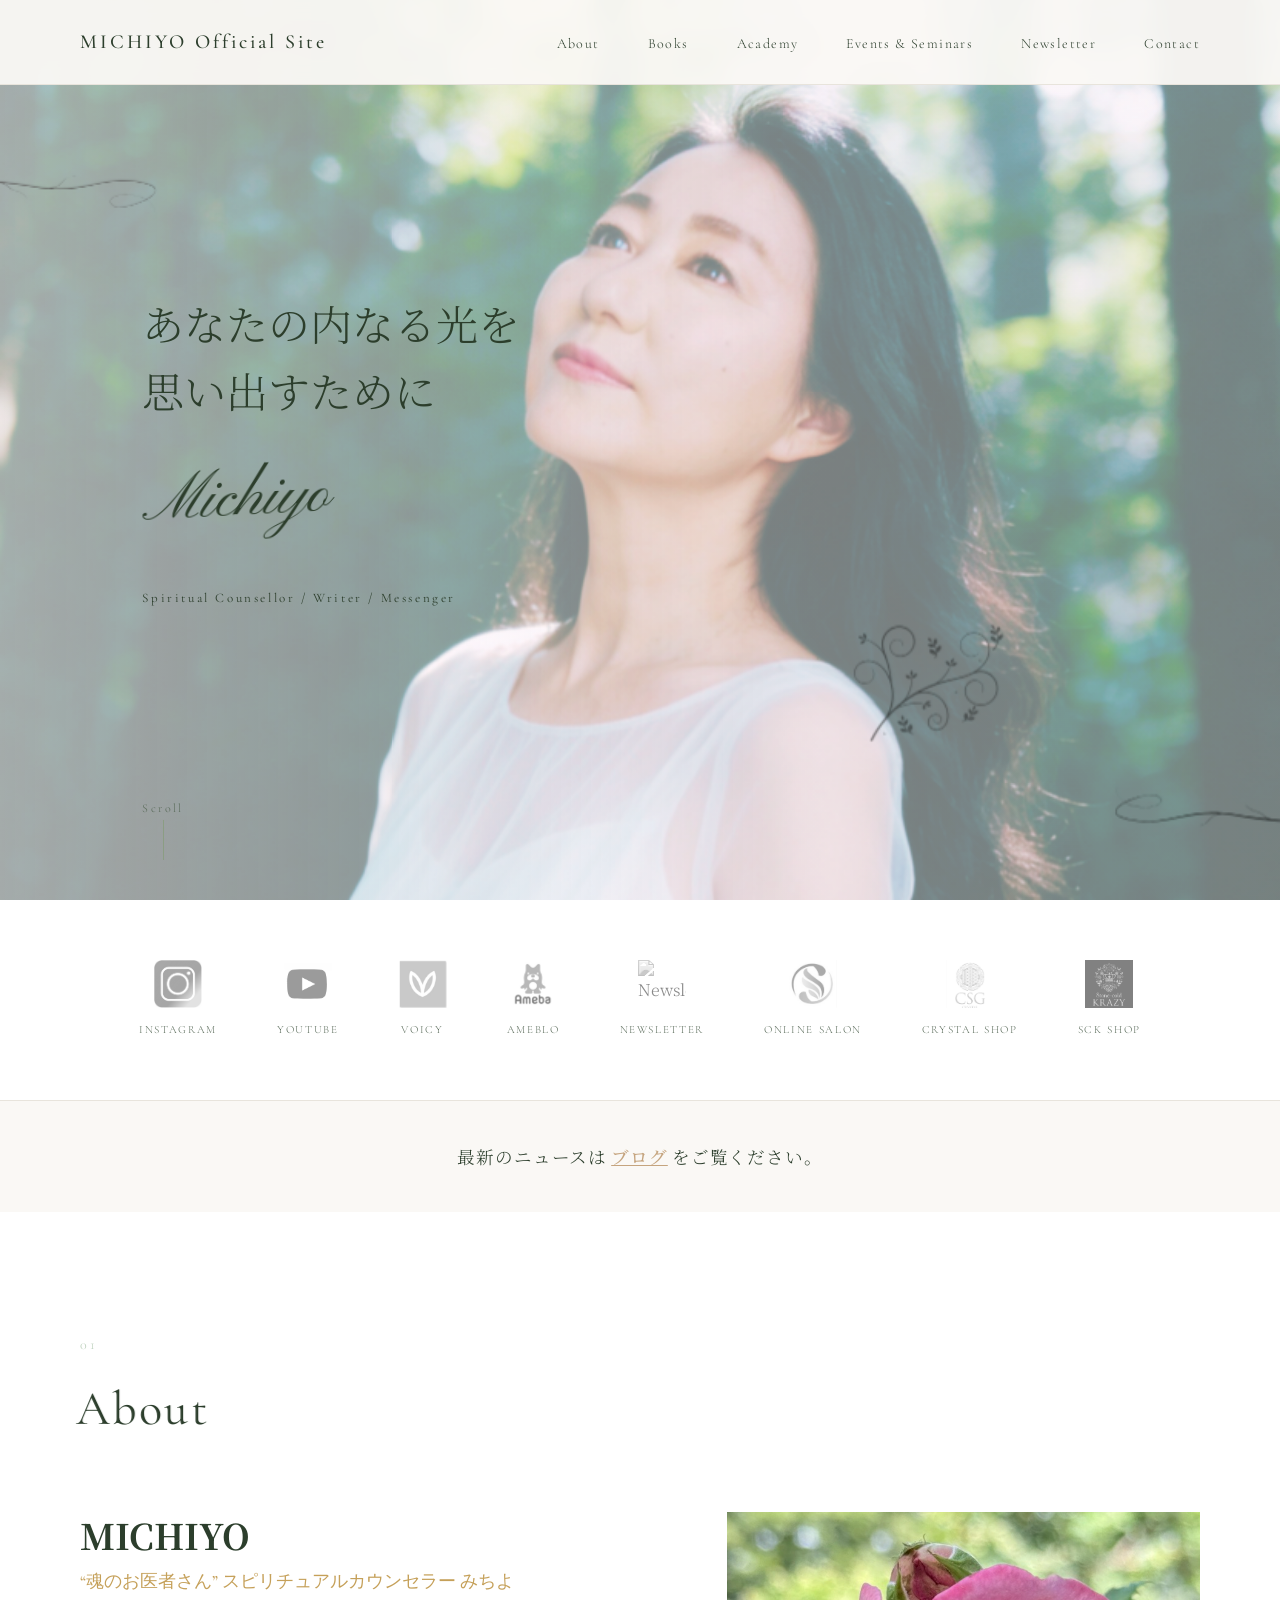
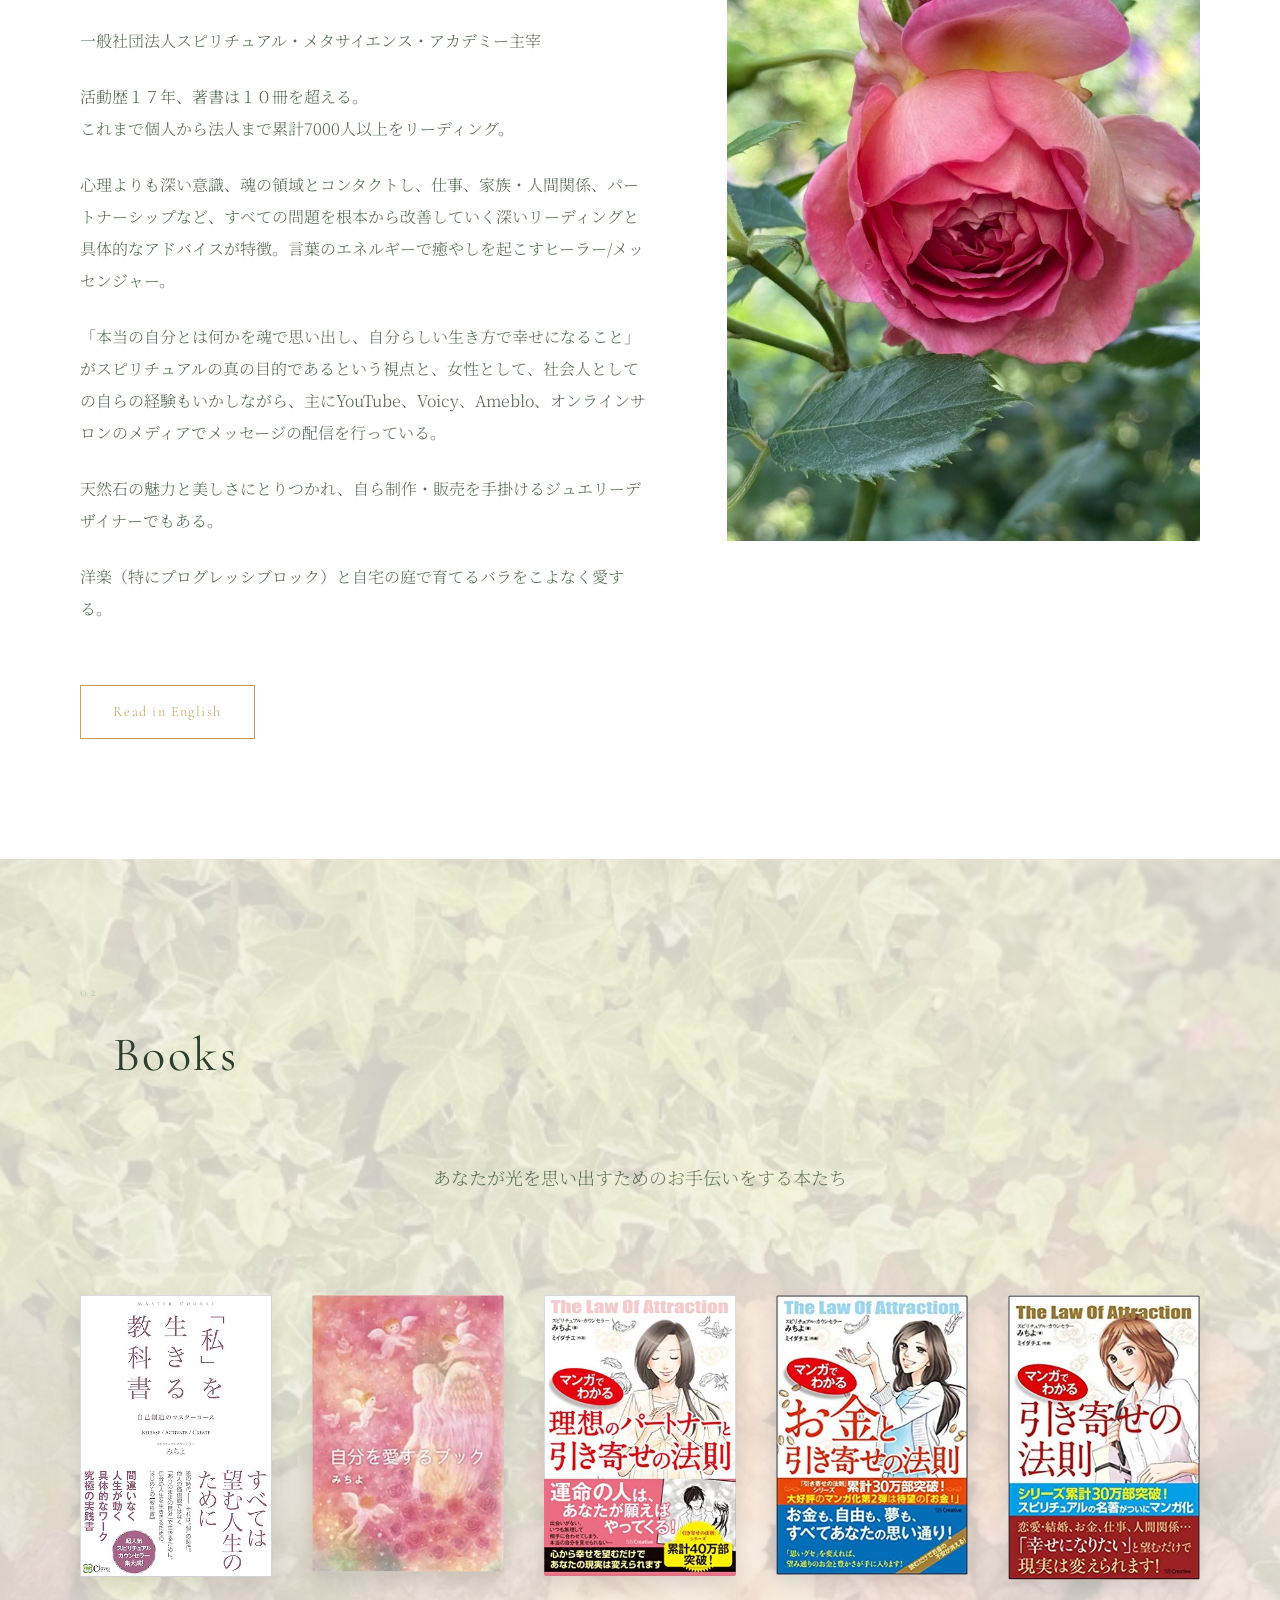
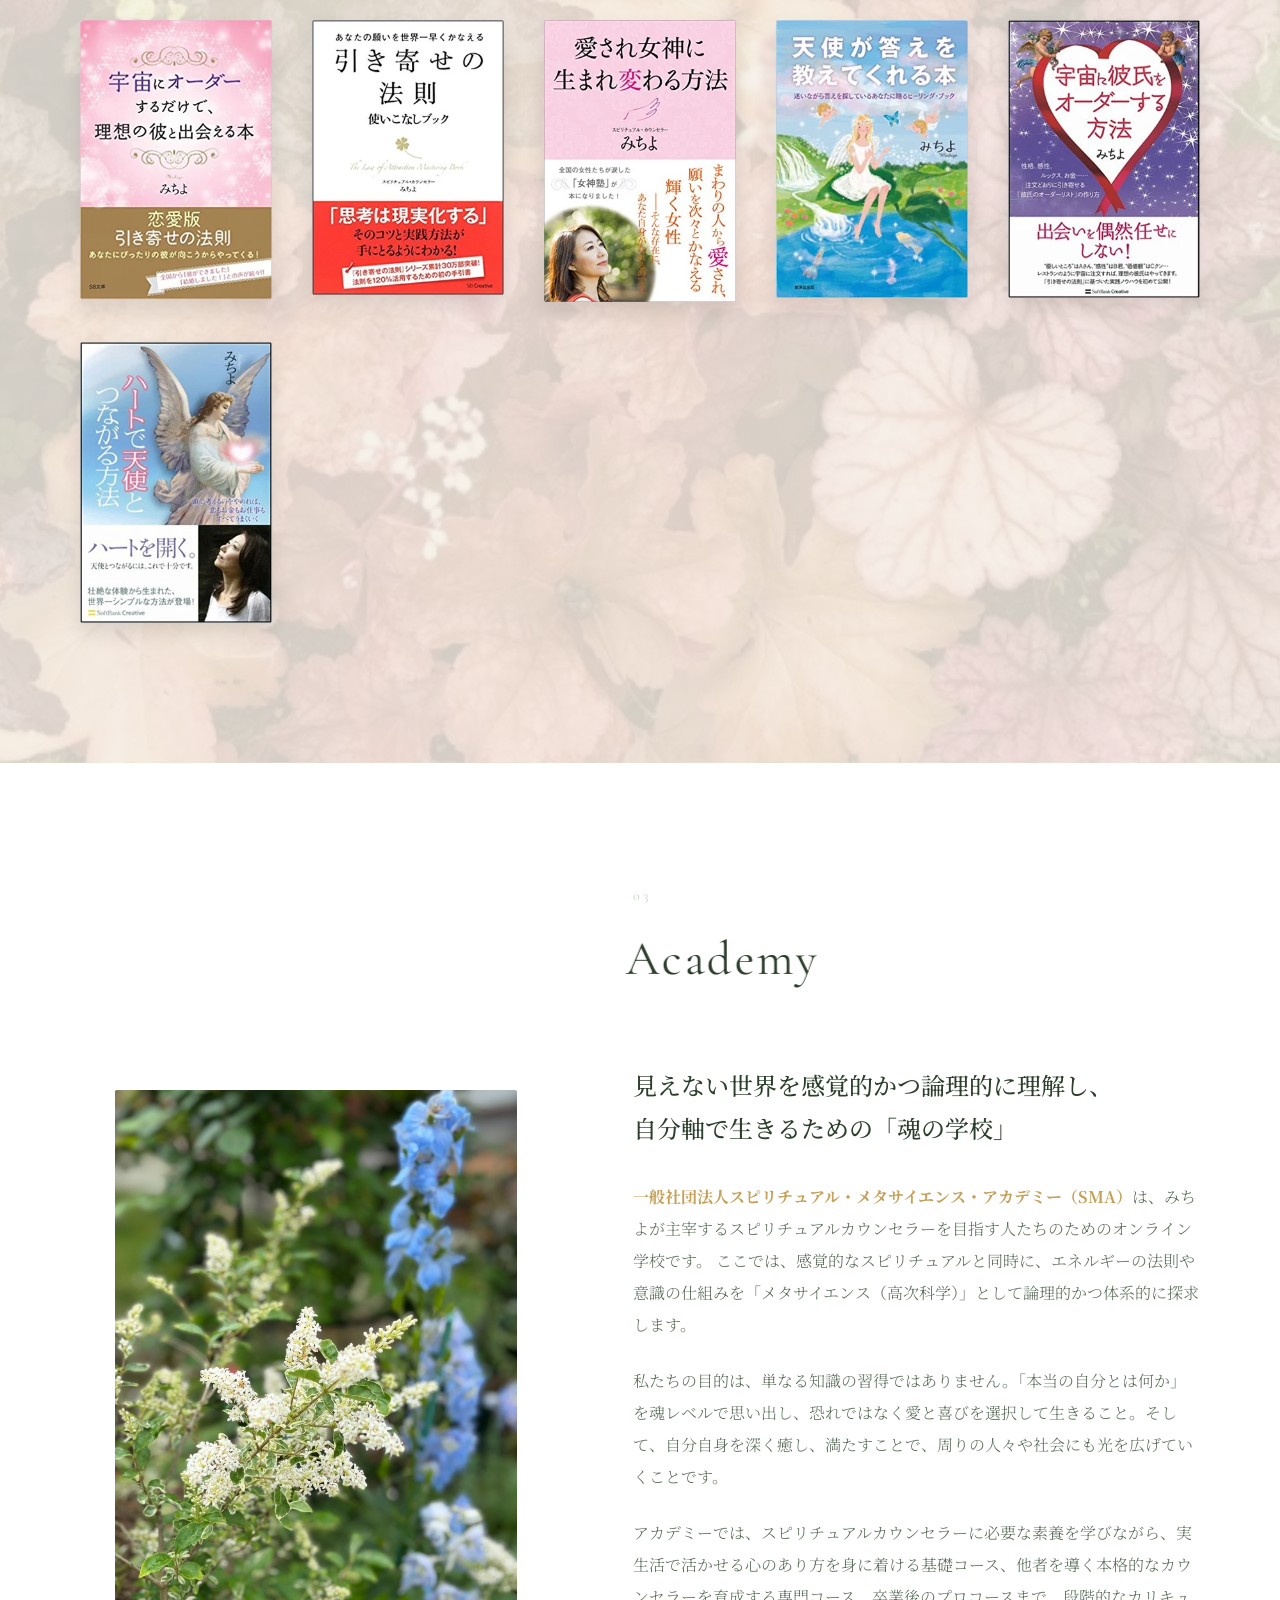
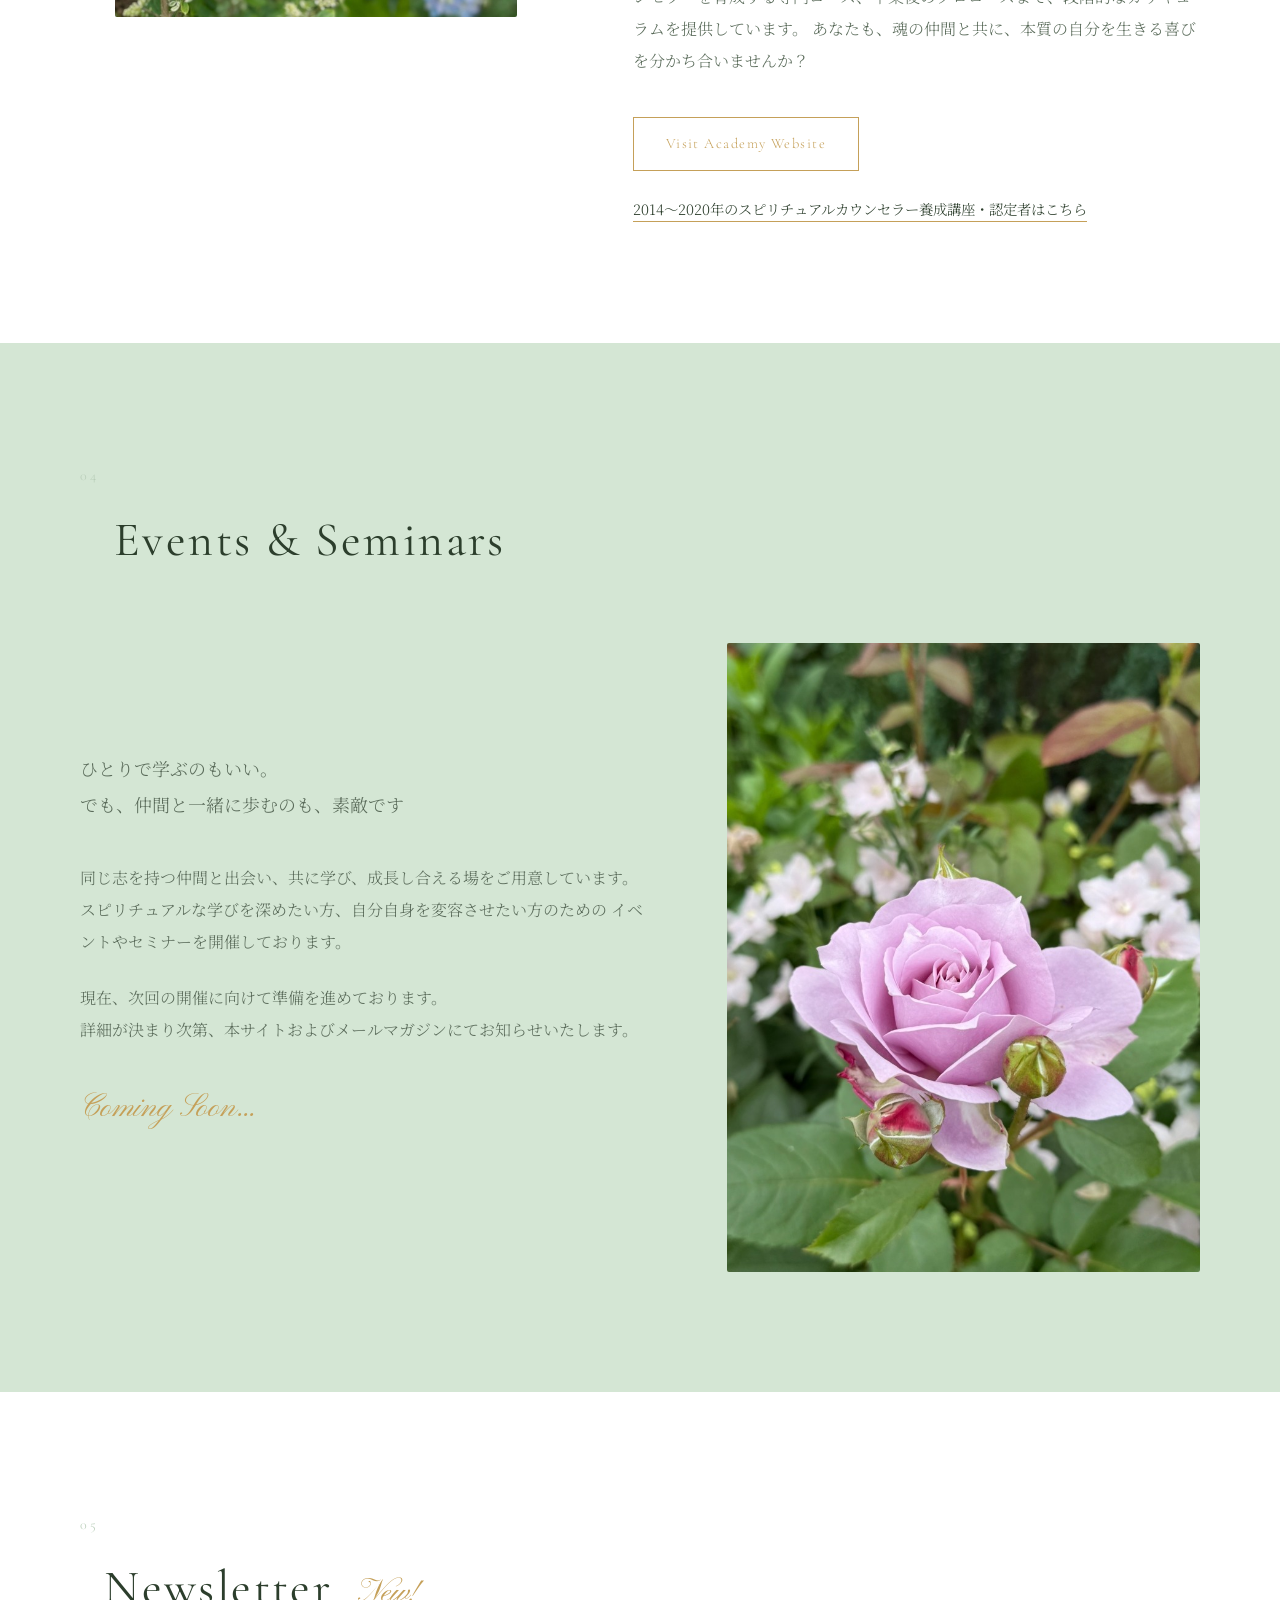
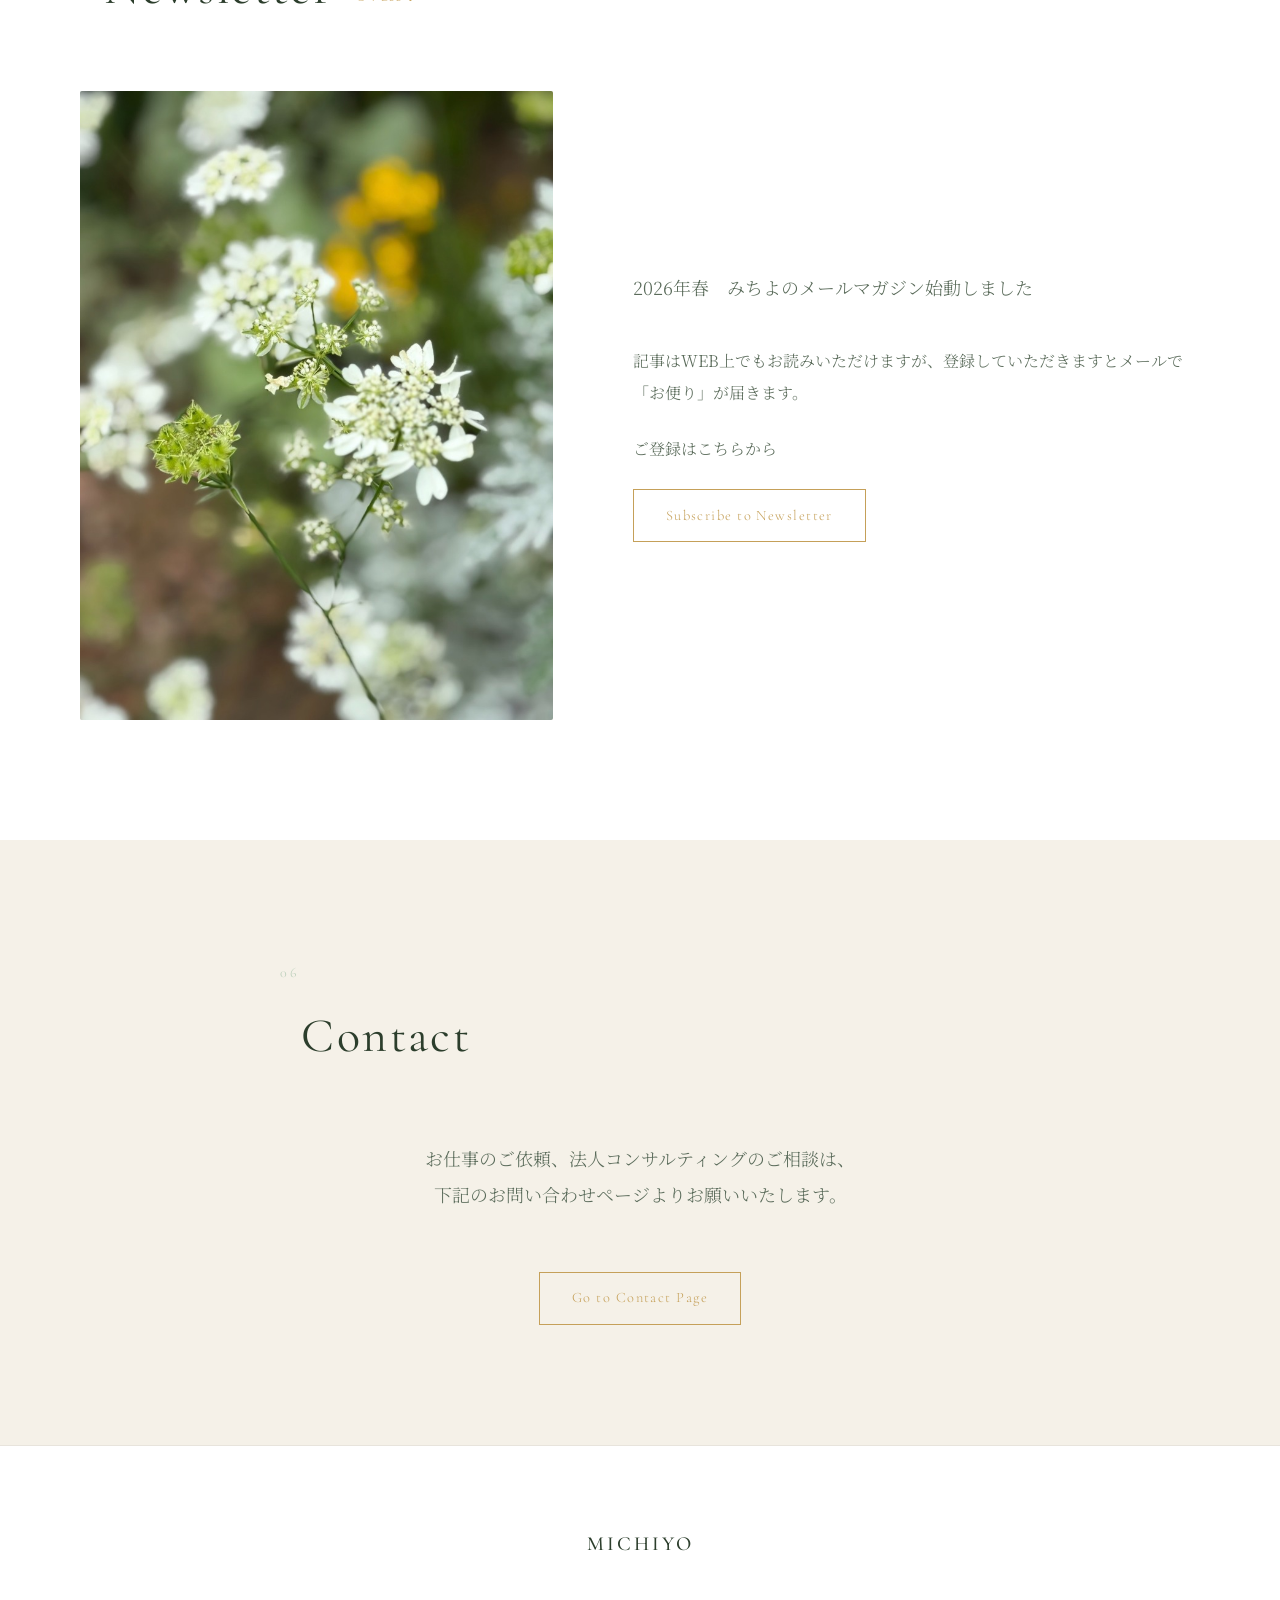
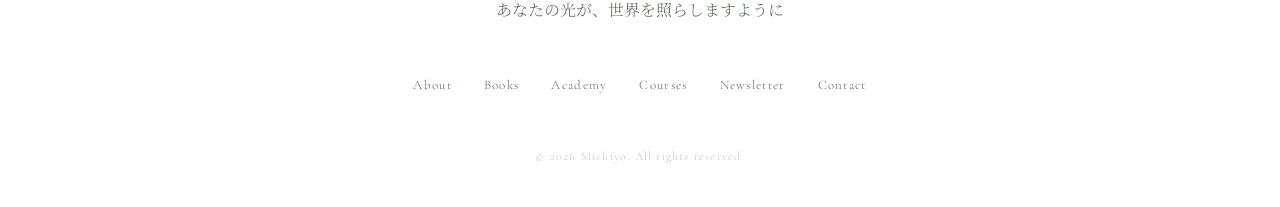
==== commit 597a9dbe: "メルマガ始動" ====
--- a/index.html
+++ b/index.html
@@ -26,7 +26,7 @@
                 <li><a href="#books" class="nav-link">Books</a></li>
                 <li><a href="#academy" class="nav-link">Academy</a></li>
                 <li><a href="#courses" class="nav-link">Events & Seminars</a></li>
-                <li><a href="#message" class="nav-link">Mail Magazine</a></li>
+                <li><a href="#message" class="nav-link">Newsletter</a></li>
                 <li><a href="#contact" class="nav-link">Contact</a></li>
             </ul>
             <div class="hamburger" id="hamburger">
@@ -79,6 +79,11 @@
                     <img src="icon/ameba.png" alt="Ameblo">
                     <span>Ameblo</span>
                 </a>
+                <a href="https://michiyospiritualcounsellor.substack.com/?utm_campaign=pub&utm_medium=web"
+                    target="_blank" rel="noopener noreferrer" class="social-item">
+                    <img src="icon/Substack.png" alt="Newsletter">
+                    <span>Newsletter</span>
+                </a>
                 <a href="https://lounge.dmm.com/detail/1986/" target="_blank" rel="noopener noreferrer"
                     class="social-item">
                     <img src="icon/dmm.png" alt="DMM Online Salon">
@@ -314,7 +319,11 @@
     <section id="message" class="message">
         <div class="container">
             <div class="section-number">05</div>
-            <h2 class="section-title">Mail Magazine</h2>
+            <h2 class="section-title">
+                Newsletter
+                <span
+                    style="font-family: 'Pinyon Script', cursive; font-size: 2rem; color: var(--color-gold); margin-left: 12px; vertical-align: middle; text-transform: none; letter-spacing: 0;">New!</span>
+            </h2>
 
             <div class="events-content-reverse">
                 <div class="events-image-wrapper">
@@ -324,16 +333,21 @@
 
                 <div class="events-text">
                     <p class="section-intro" style="text-align: left; margin-bottom: 40px;">
-                        2026年春　みちよのメールマガジン始動
+                        2026年春　みちよのメールマガジン始動しました
                     </p>
                     <div class="events-description">
-                        <p>
-                            詳細が決まり次第、お知らせいたします
-                        </p>
-                        <p
-                            style="font-family: 'Pinyon Script', cursive; font-size: 2rem; color: var(--color-gold); margin-top: 30px; margin-bottom: 0;">
-                            Coming Soon...
-                        </p>
+                        <p style="margin-bottom: 24px;">
+                            記事はWEB上でもお読みいただけますが、登録していただきますとメールで「お便り」が届きます。
+                        </p>
+                        <p>
+                            ご登録はこちらから
+                        </p>
+                        <div style="margin-top: 24px;">
+                            <a href="https://michiyospiritualcounsellor.substack.com/?utm_campaign=pub&utm_medium=web"
+                                target="_blank" rel="noopener noreferrer" class="btn-outline">
+                                Subscribe to Newsletter
+                            </a>
+                        </div>
                     </div>
                 </div>
             </div>
@@ -373,7 +387,7 @@
                 <a href="#books">Books</a>
                 <a href="#academy">Academy</a>
                 <a href="#courses">Courses</a>
-                <a href="#message">Message</a>
+                <a href="#message">Newsletter</a>
                 <a href="#contact">Contact</a>
             </nav>
 
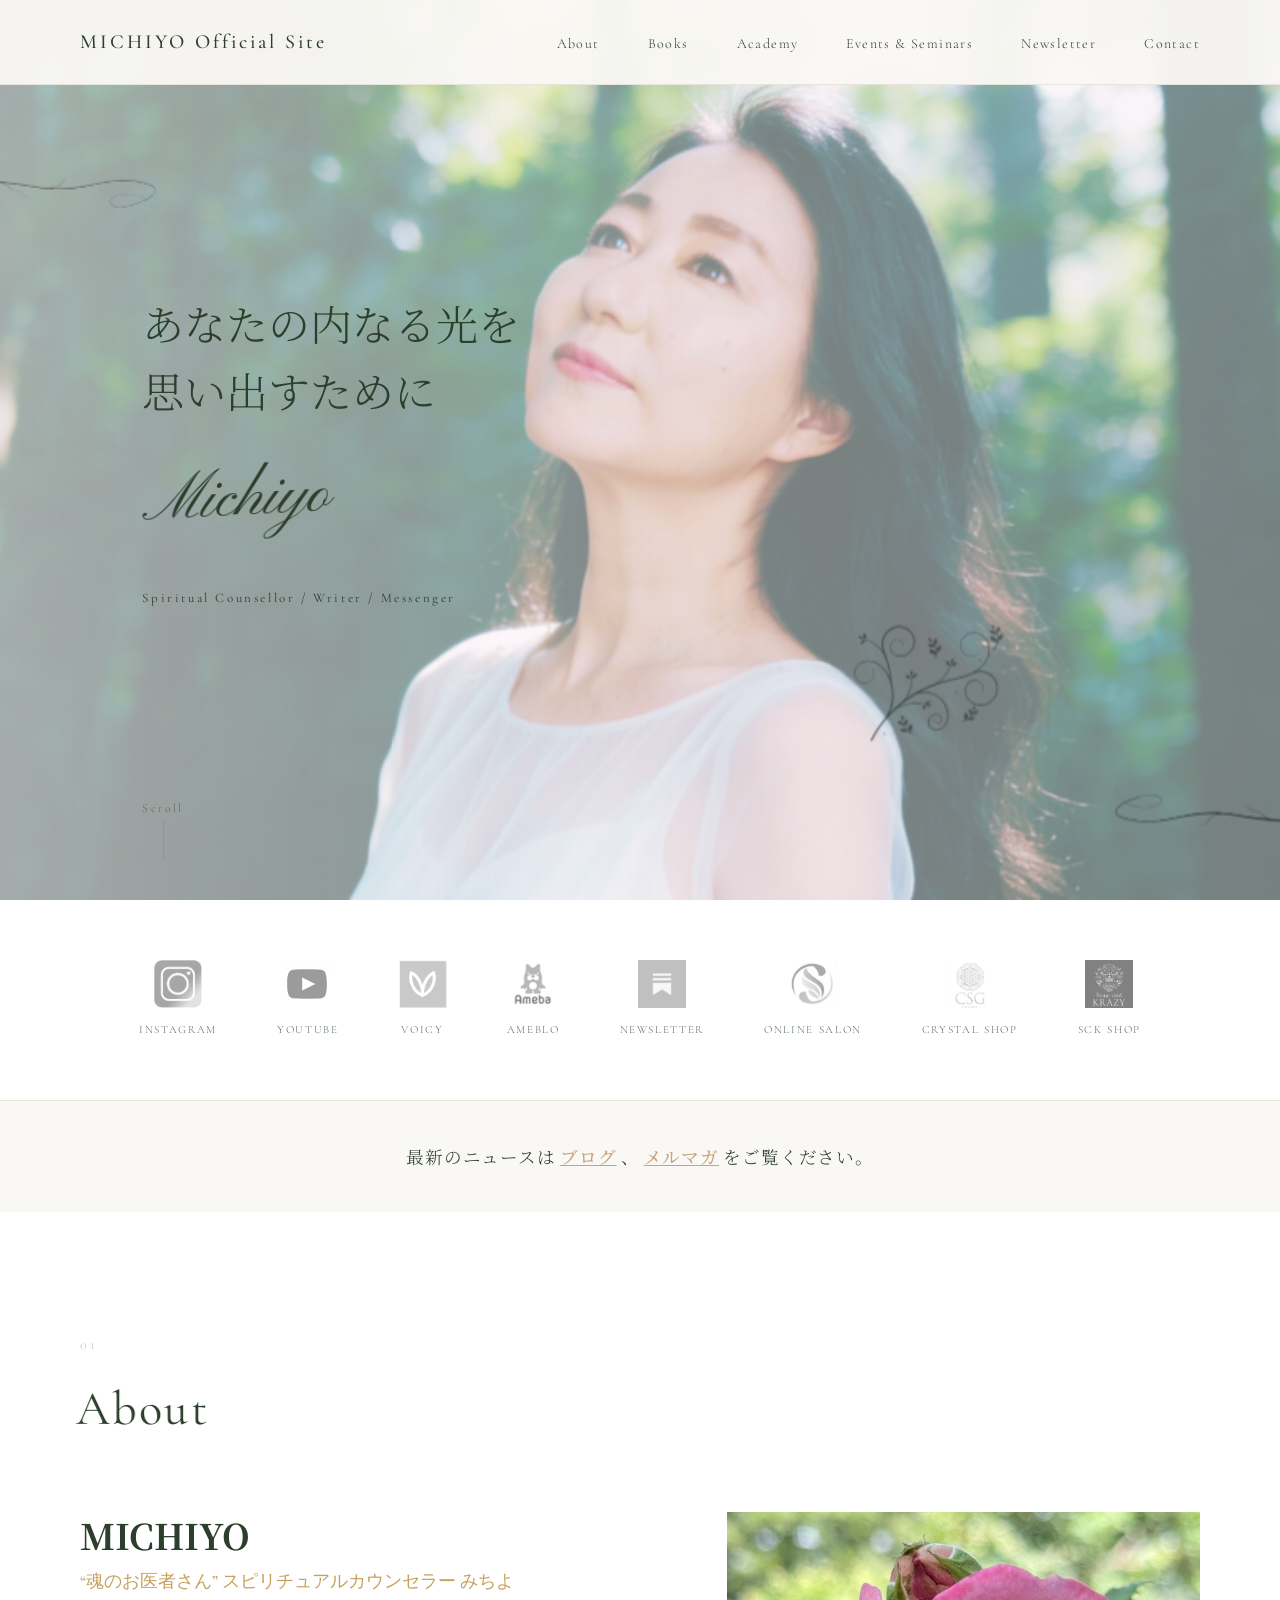
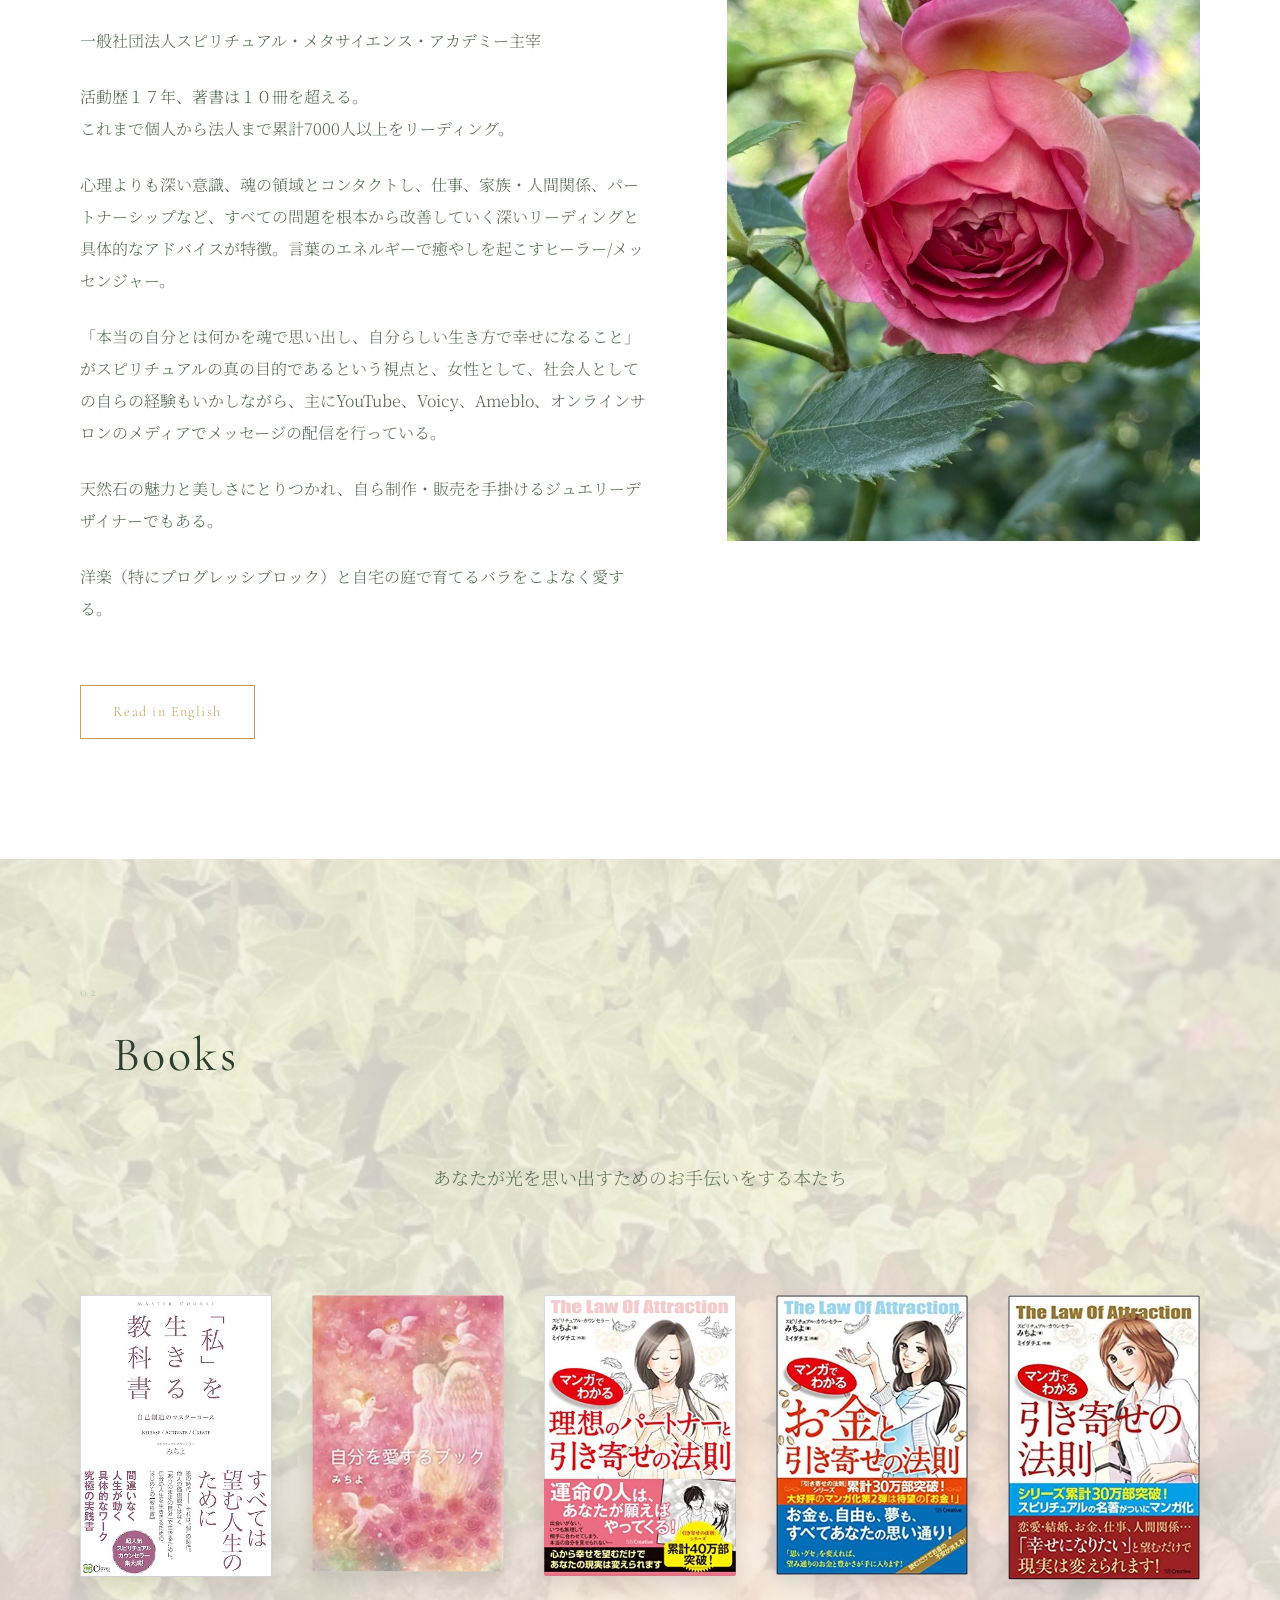
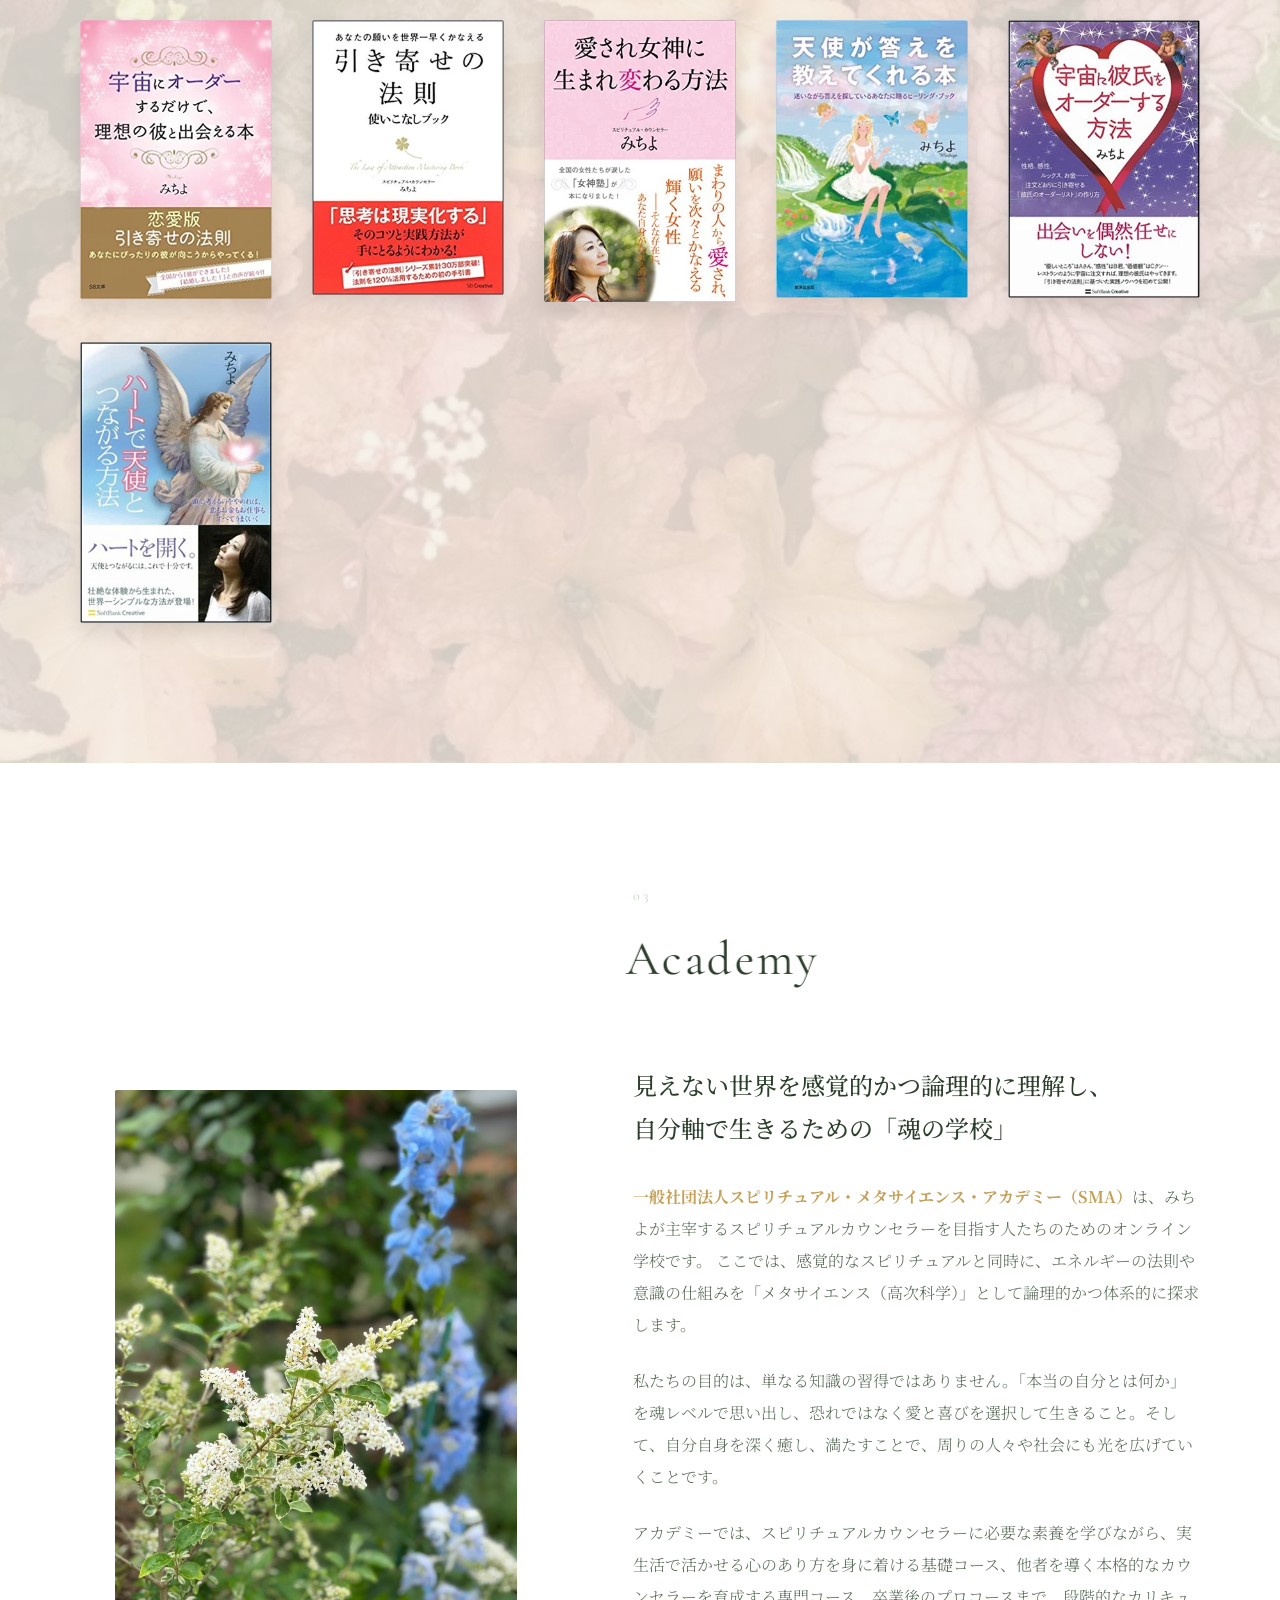
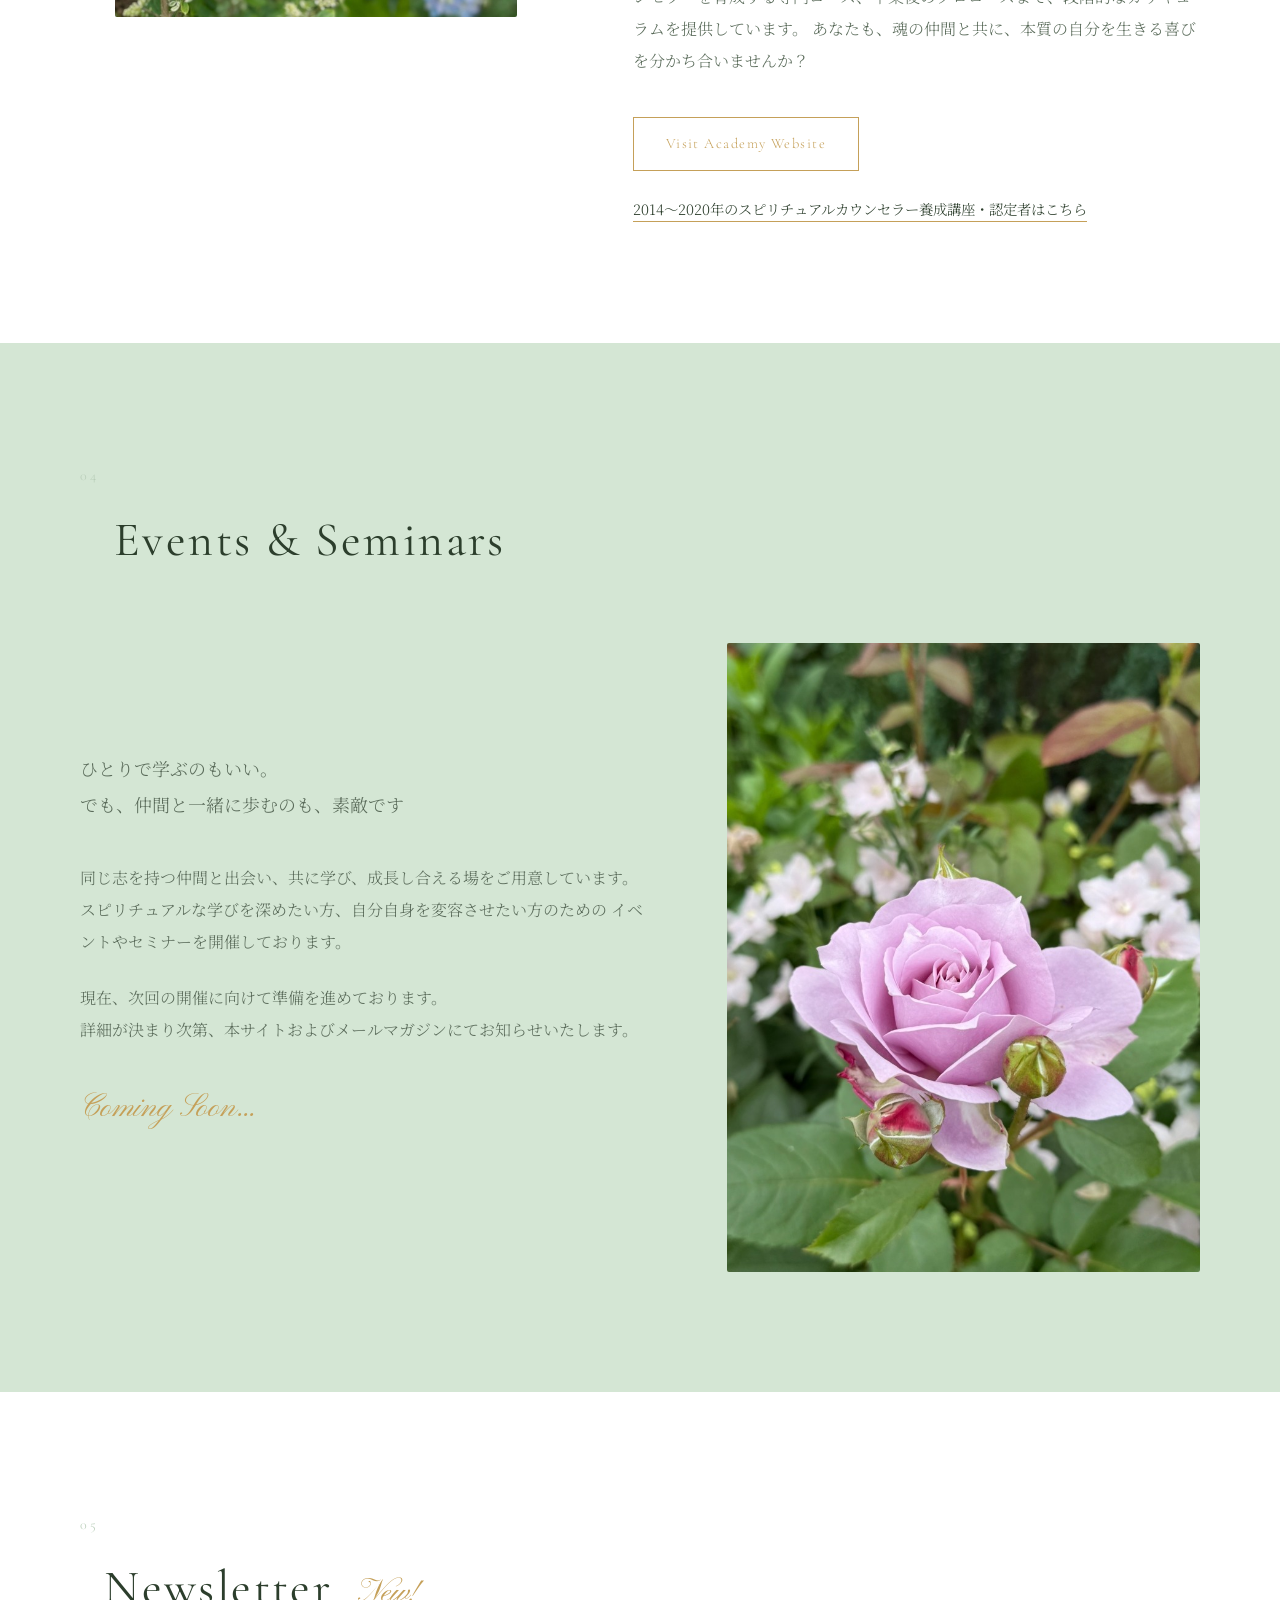
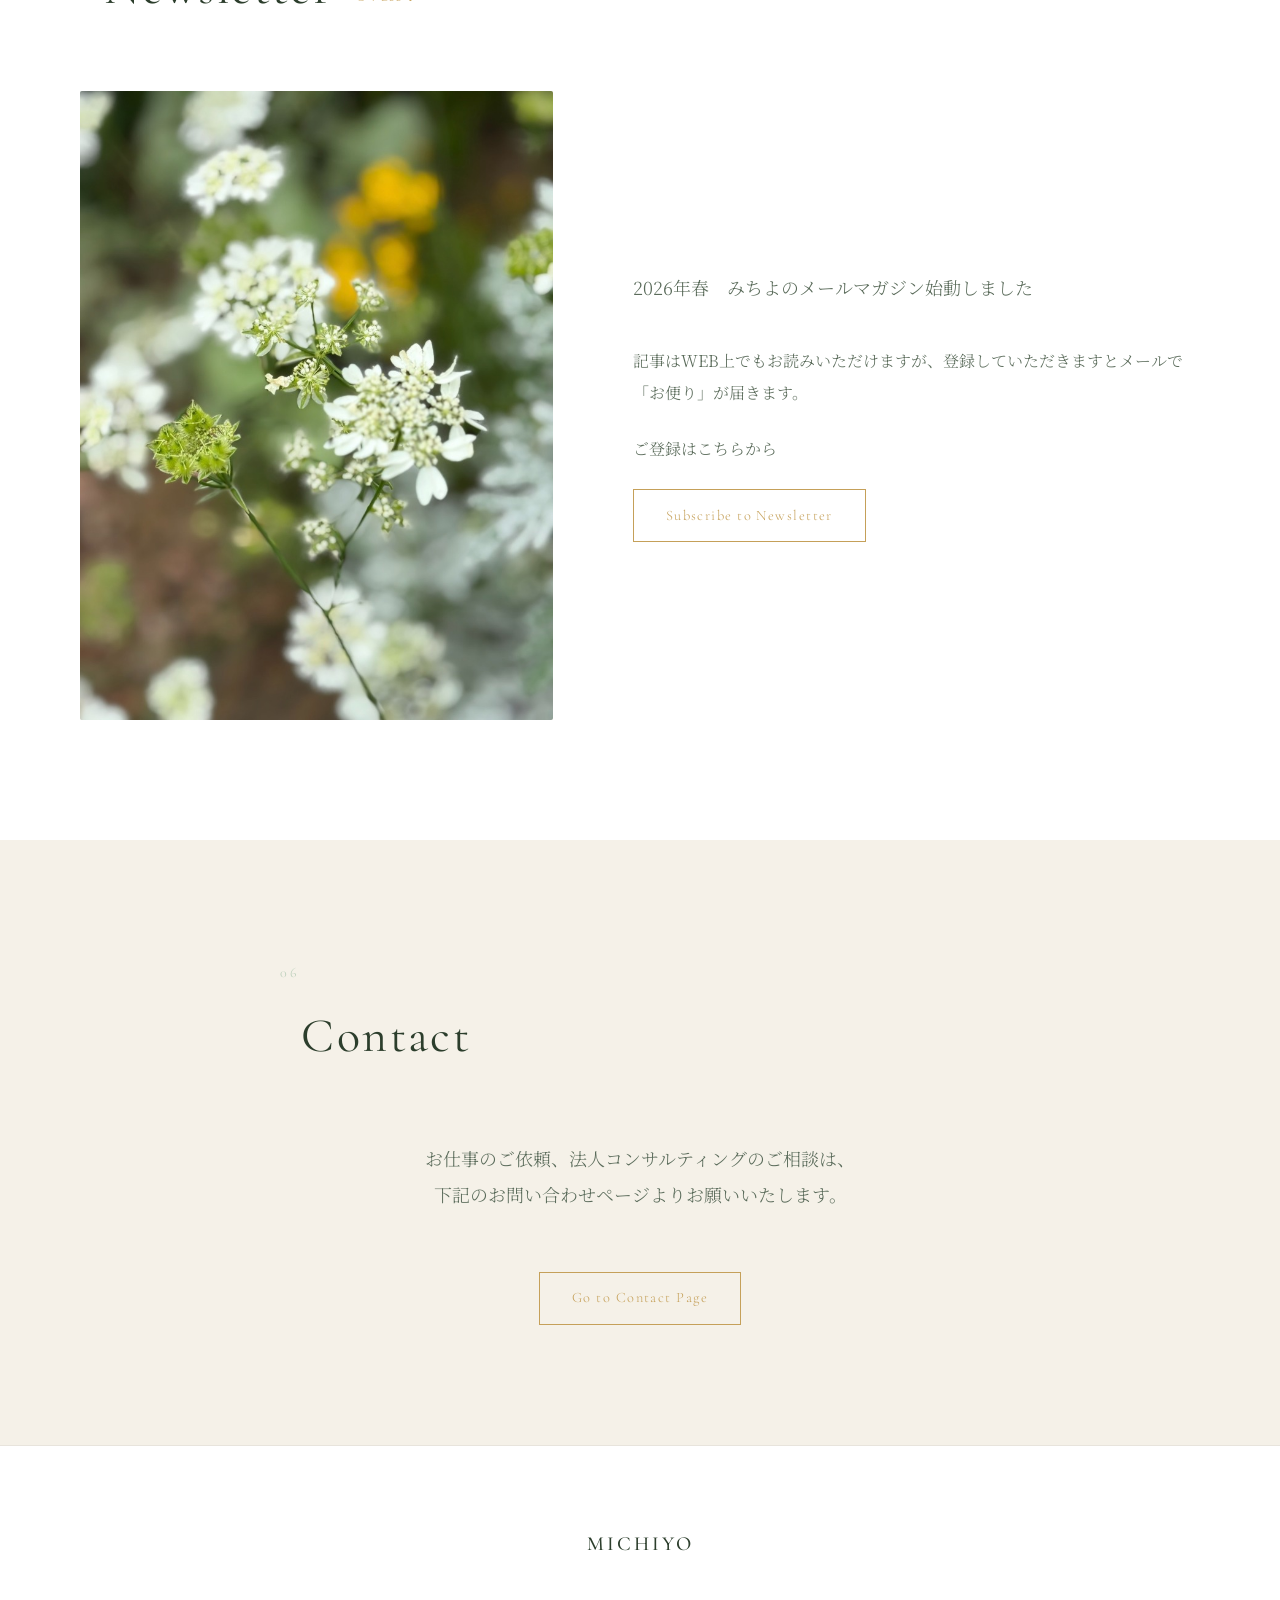
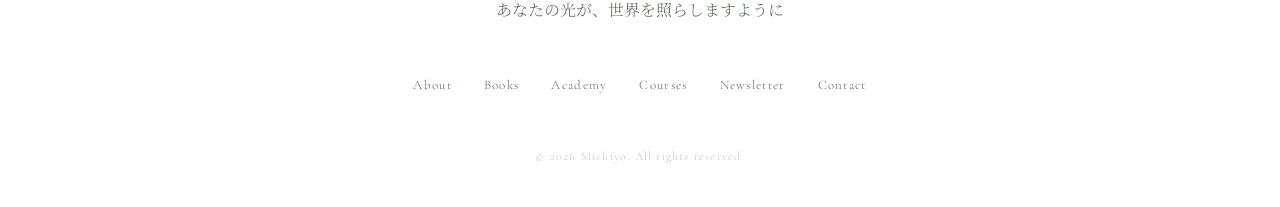
==== commit 9bc6ddff: "ブログ、メルマガ" ====
--- a/index.html
+++ b/index.html
@@ -105,7 +105,10 @@
     <div style="text-align: center; padding: 40px 0; background-color: #faf8f5;">
         <p style="margin: 0; font-size: 1.1rem; letter-spacing: 0.05em;">
             最新のニュースは<a href="https://ameblo.jp/michiyo-hikiyose/" target="_blank" rel="noopener noreferrer"
-                style="color: #c5a47e; text-decoration: underline; font-weight: 500; margin: 0 4px;">ブログ</a>をご覧ください。
+                style="color: #c5a47e; text-decoration: underline; font-weight: 500; margin: 0 4px;">ブログ</a>、<a
+                href="https://michiyospiritualcounsellor.substack.com/?utm_campaign=pub&utm_medium=web" target="_blank"
+                rel="noopener noreferrer"
+                style="color: #c5a47e; text-decoration: underline; font-weight: 500; margin: 0 4px;">メルマガ</a>をご覧ください。
         </p>
     </div>
 
--- a/styles.css
+++ b/styles.css
@@ -1071,9 +1071,9 @@
 
 @media (max-width: 768px) {
     .social-grid {
-        gap: 32px 24px;
+        gap: 32px 16px;
         display: grid;
-        grid-template-columns: repeat(3, 1fr);
+        grid-template-columns: repeat(4, 1fr);
     }
 
     .social-item img {
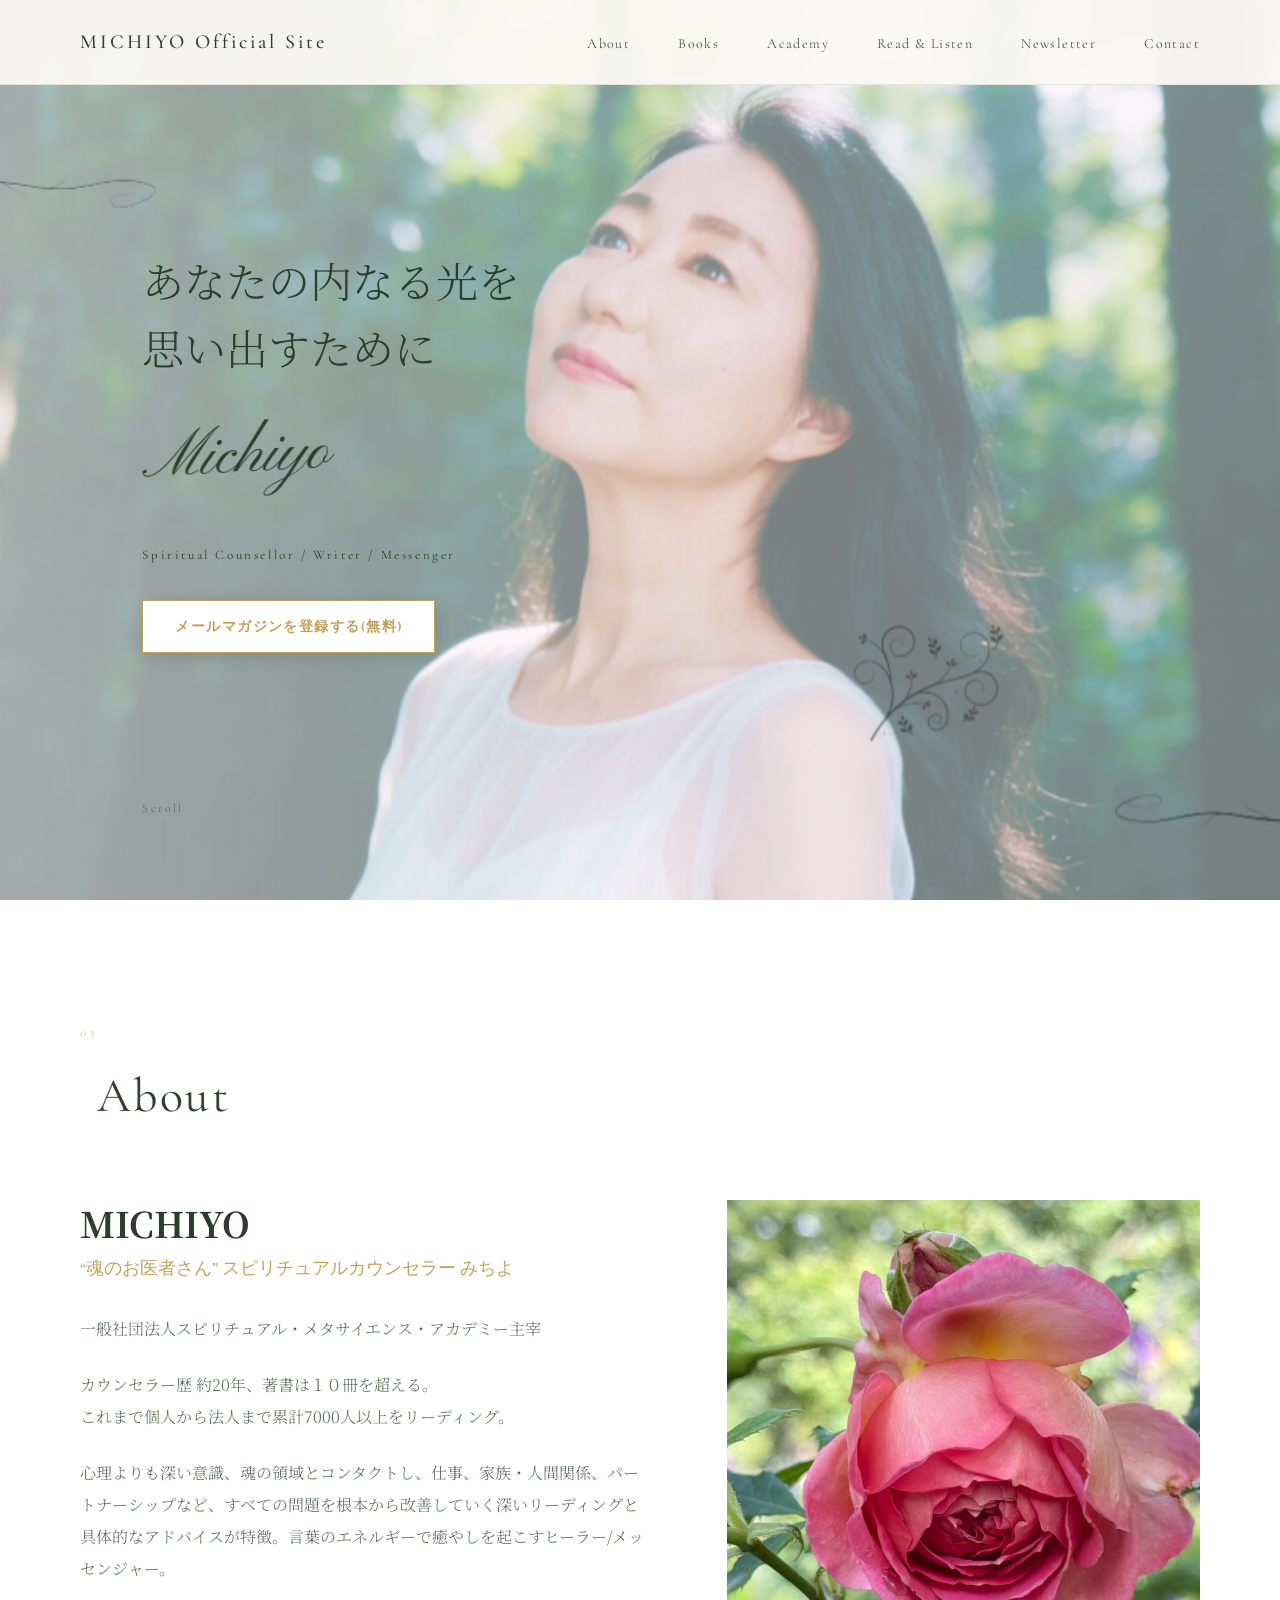
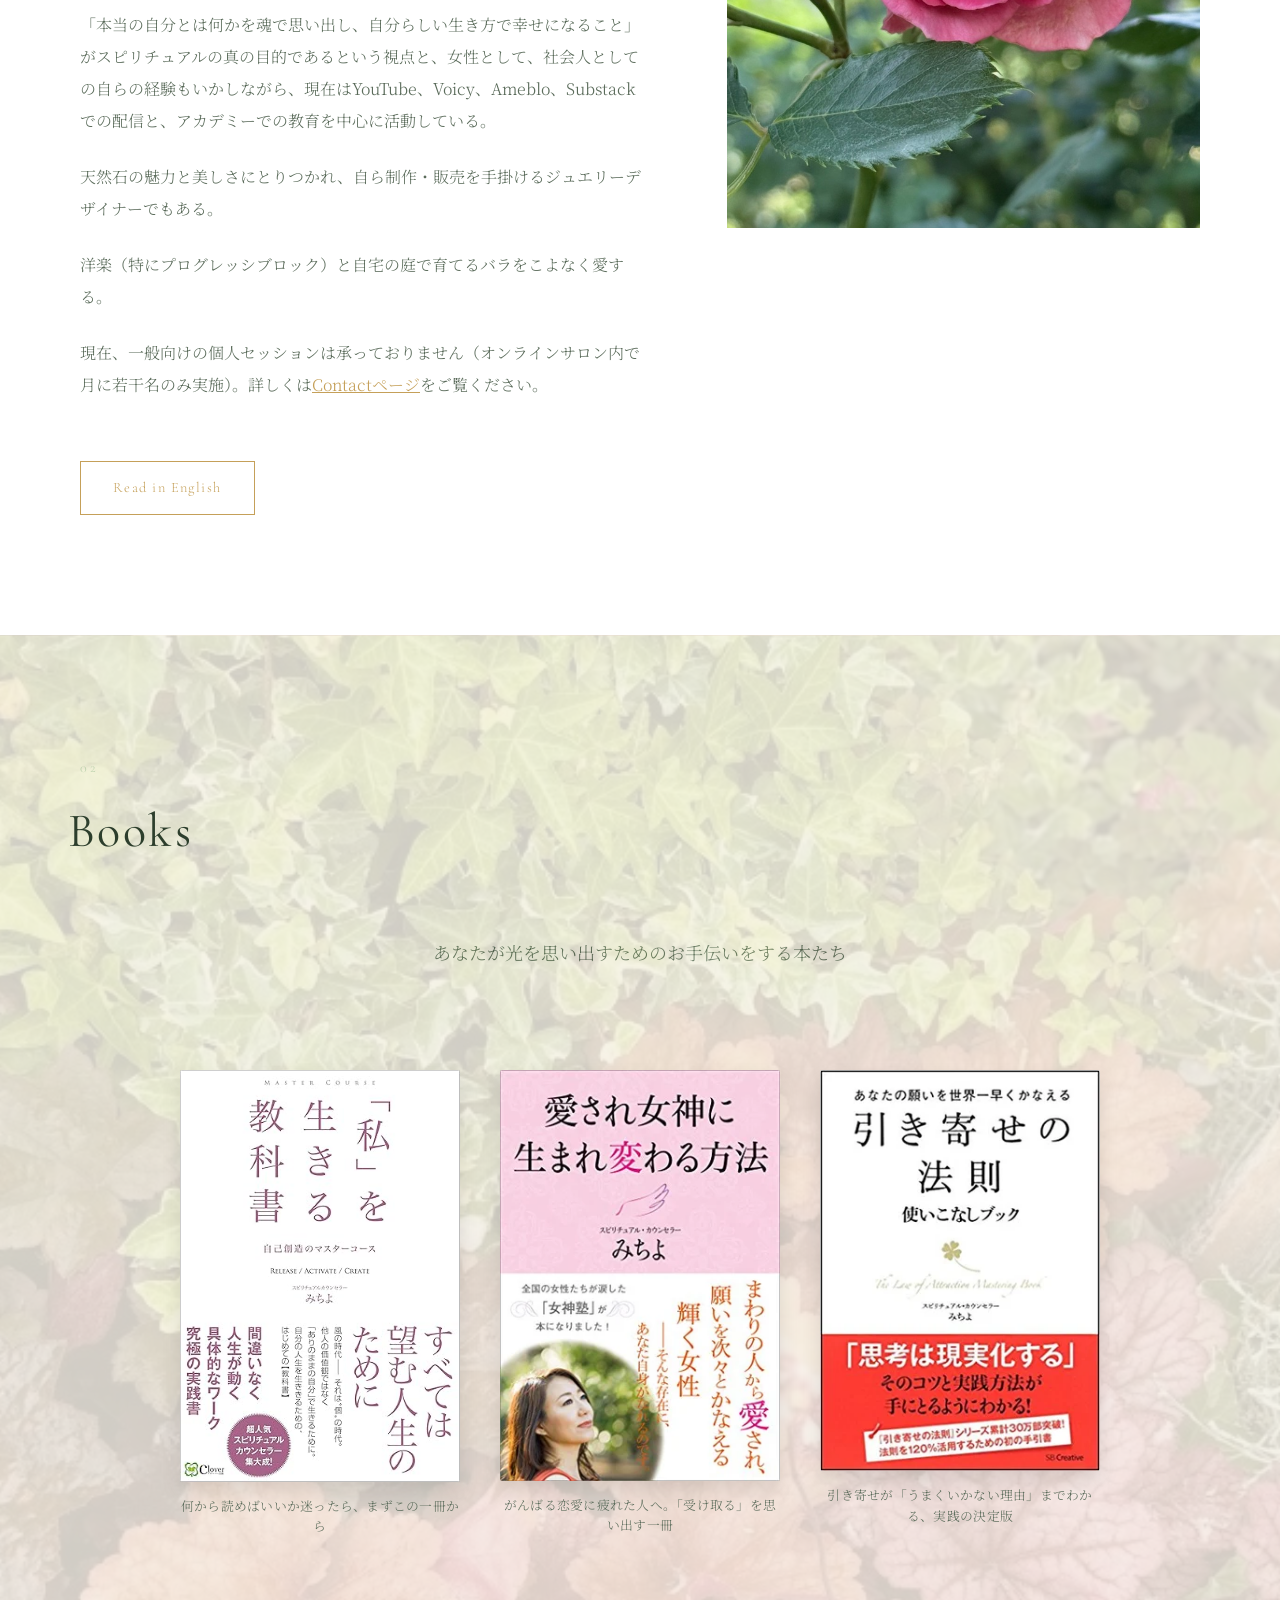
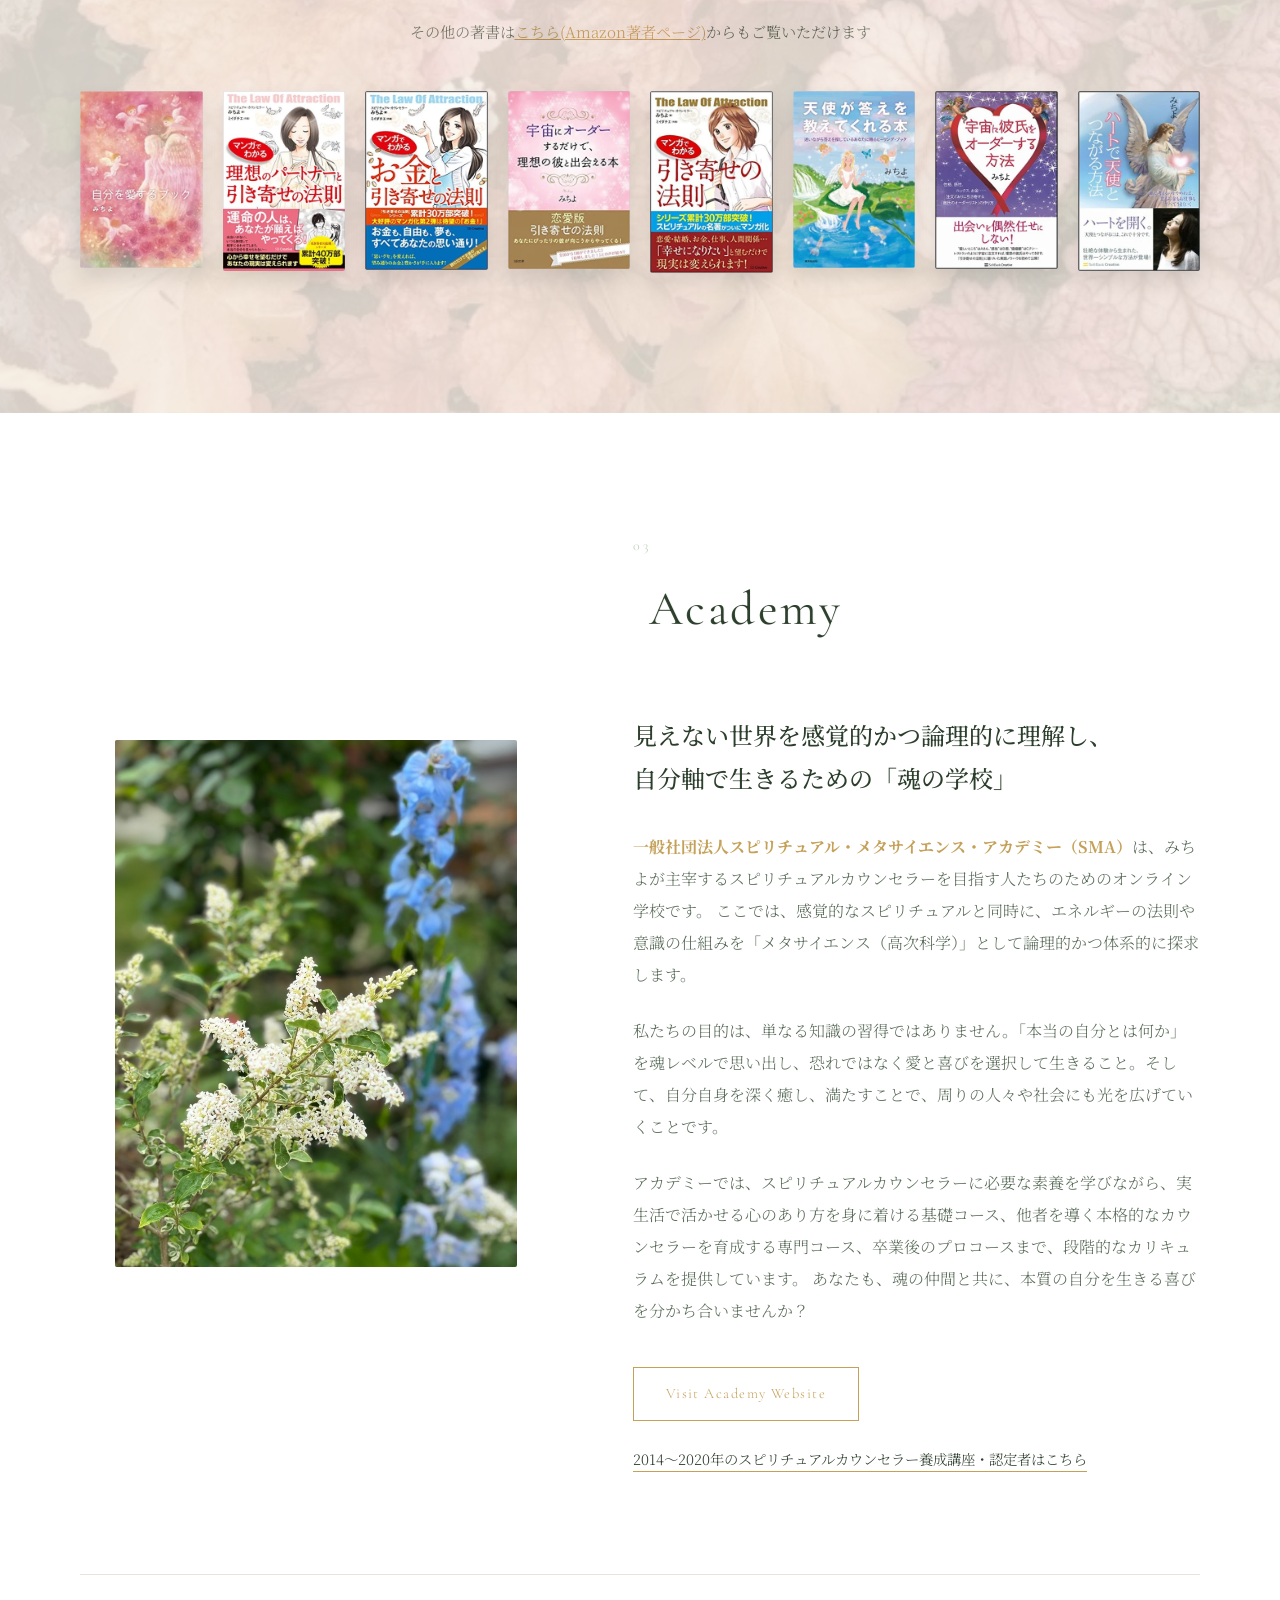
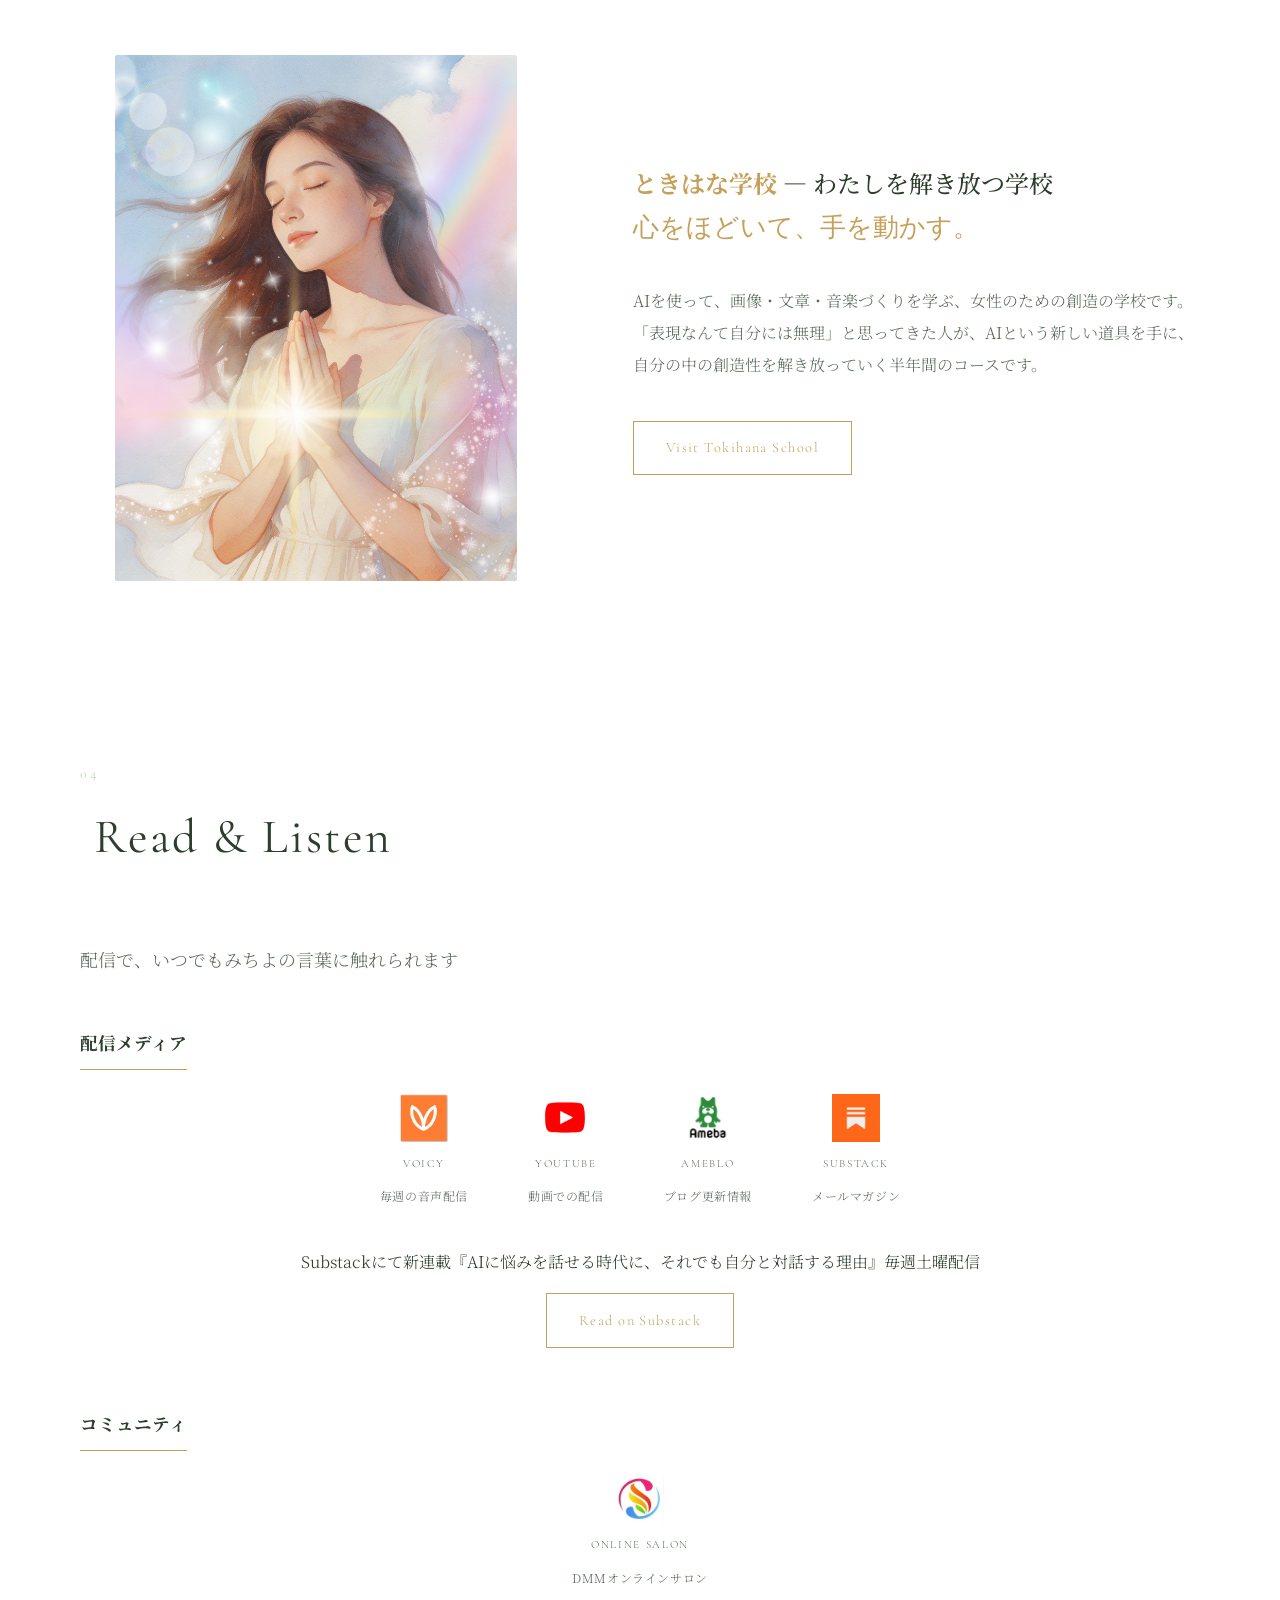
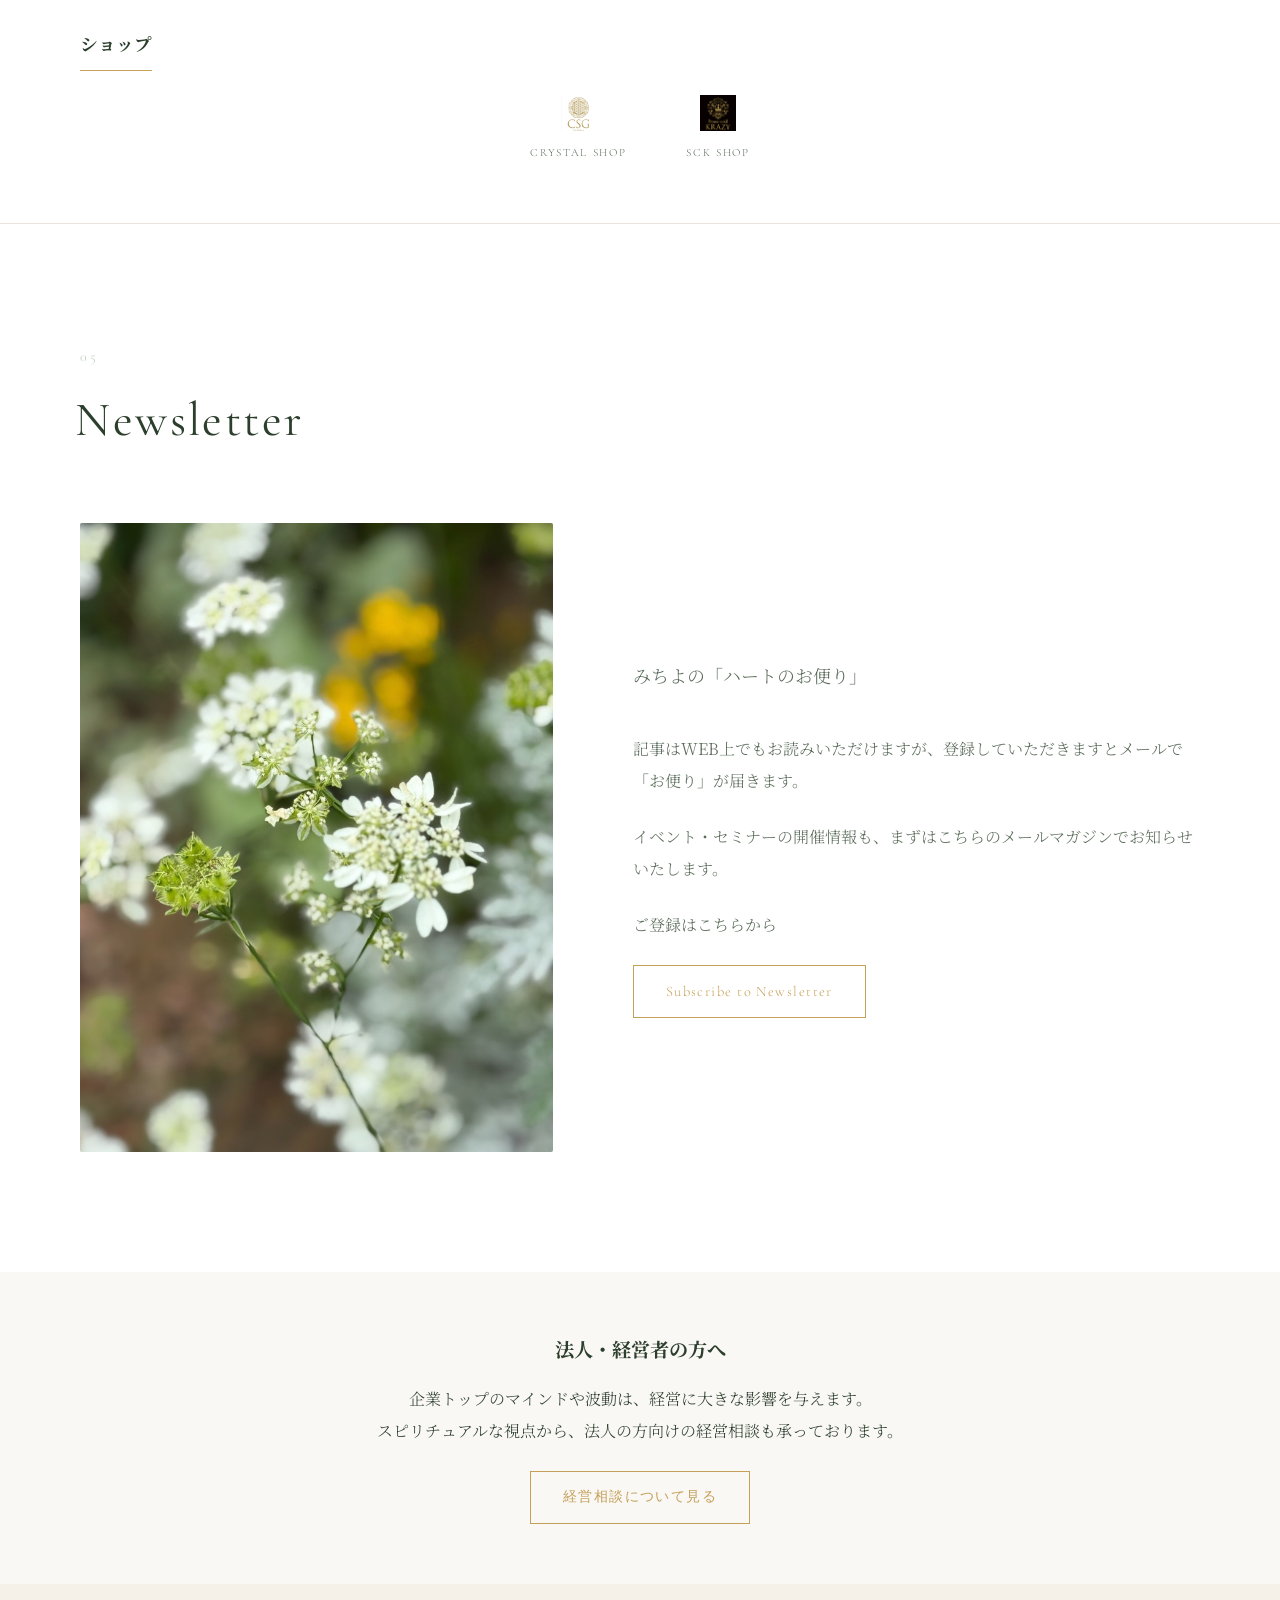
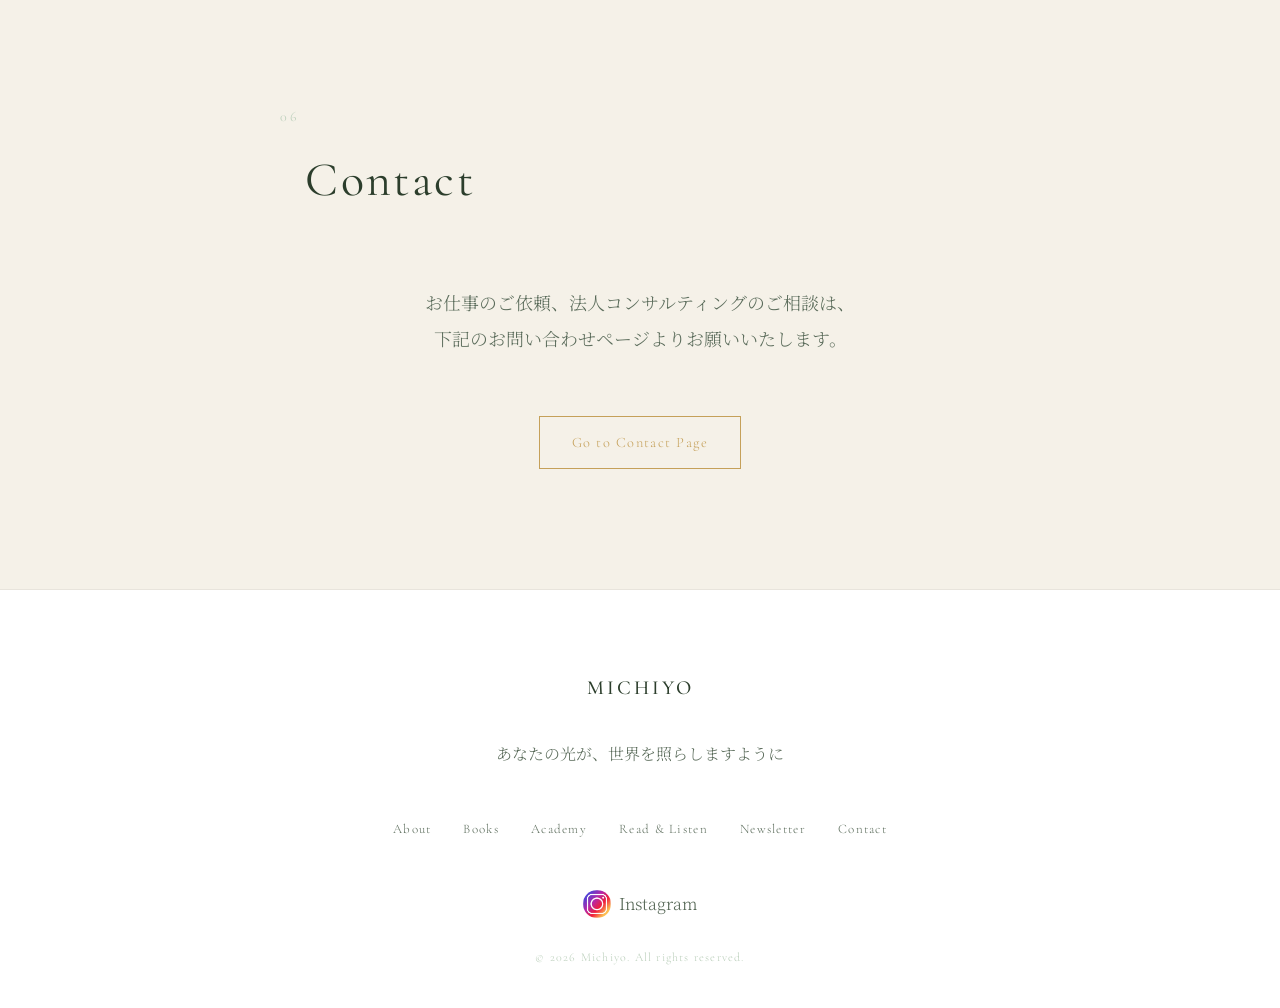
==== commit e71b50c4: "配信日時変更" ====
--- a/index.html
+++ b/index.html
@@ -4,8 +4,8 @@
 <head>
     <meta charset="UTF-8">
     <meta name="viewport" content="width=device-width, initial-scale=1.0">
-    <title>MICHIYO - Spiritual Counsellor</title>
-    <meta name="description" content="スピリチュアルカウンセラーみちよの公式サイト。主な活動や情報、引き寄せの法則、自己愛をテーマにした書籍、講座をご紹介します。">
+    <title>スピリチュアルカウンセラー みちよ | MICHIYO Official Site</title>
+    <meta name="description" content="スピリチュアルカウンセラーみちよの公式サイト。YouTube・Voicy・Ameblo・Substackでの配信と、スピリチュアル・メタサイエンス・アカデミー等での教育活動を中心にご紹介します。">
     <link rel="stylesheet" href="styles.css?v=11">
     <link rel="preconnect" href="https://fonts.googleapis.com">
     <link rel="preconnect" href="https://fonts.gstatic.com" crossorigin>
@@ -13,7 +13,19 @@
     <link
         href="https://fonts.googleapis.com/css2?family=Noto+Serif+JP:wght@200;300;400;500;600;700&family=Cormorant+Garamond:wght@300;400;500;600;700&family=Pinyon+Script&display=swap"
         rel="stylesheet">
-
+    <style>
+        /* Hero CTAを写真の上でもはっきり見せるための背景付きボタン */
+        .hero-cta-btn {
+            background: var(--color-white);
+            box-shadow: 0 4px 16px rgba(0, 0, 0, 0.12);
+            font-weight: 700;
+        }
+
+        .hero-cta-btn:hover {
+            background: var(--color-gold);
+            color: var(--color-white);
+        }
+    </style>
 </head>
 
 <body>
@@ -25,7 +37,7 @@
                 <li><a href="#about" class="nav-link">About</a></li>
                 <li><a href="#books" class="nav-link">Books</a></li>
                 <li><a href="#academy" class="nav-link">Academy</a></li>
-                <li><a href="#courses" class="nav-link">Events & Seminars</a></li>
+                <li><a href="#read-listen" class="nav-link">Read & Listen</a></li>
                 <li><a href="#message" class="nav-link">Newsletter</a></li>
                 <li><a href="#contact" class="nav-link">Contact</a></li>
             </ul>
@@ -49,68 +61,18 @@
             </h1>
             <div class="hero-signature">Michiyo</div>
             <p class="hero-subtitle">Spiritual Counsellor / Writer / Messenger</p>
+            <div class="hero-cta-wrapper" style="margin-top: 32px;">
+                <a href="https://michiyospiritualcounsellor.substack.com/?utm_campaign=pub&utm_medium=web"
+                    target="_blank" rel="noopener noreferrer" class="btn-outline hero-cta-btn">
+                    メールマガジンを登録する(無料)
+                </a>
+            </div>
         </div>
         <div class="scroll-indicator">
             <span>Scroll</span>
             <div class="scroll-line"></div>
         </div>
     </section>
-
-    <!-- SNS & Links -->
-    <section class="social-links">
-        <div class="container">
-            <div class="social-grid">
-                <a href="https://www.instagram.com/michiyospiritualcounsellor/" target="_blank"
-                    rel="noopener noreferrer" class="social-item">
-                    <img src="icon/instagram.jpg" alt="Instagram">
-                    <span>Instagram</span>
-                </a>
-                <a href="https://www.youtube.com/channel/UCM4Cxu05XHKE7H530RbWuYA" target="_blank"
-                    rel="noopener noreferrer" class="social-item">
-                    <img src="icon/youtube.png" alt="YouTube">
-                    <span>YouTube</span>
-                </a>
-                <a href="https://voicy.jp/channel/1756" target="_blank" rel="noopener noreferrer" class="social-item">
-                    <img src="icon/voicy.png" alt="Voicy">
-                    <span>Voicy</span>
-                </a>
-                <a href="https://ameblo.jp/michiyo-hikiyose/" target="_blank" rel="noopener noreferrer"
-                    class="social-item">
-                    <img src="icon/ameba.png" alt="Ameblo">
-                    <span>Ameblo</span>
-                </a>
-                <a href="https://michiyospiritualcounsellor.substack.com/?utm_campaign=pub&utm_medium=web"
-                    target="_blank" rel="noopener noreferrer" class="social-item">
-                    <img src="icon/Substack.png" alt="Newsletter">
-                    <span>Newsletter</span>
-                </a>
-                <a href="https://lounge.dmm.com/detail/1986/" target="_blank" rel="noopener noreferrer"
-                    class="social-item">
-                    <img src="icon/dmm.png" alt="DMM Online Salon">
-                    <span>Online Salon</span>
-                </a>
-                <a href="https://www.crystalsacredgeometry.com/" target="_blank" rel="noopener noreferrer"
-                    class="social-item">
-                    <img src="icon/csg.png" alt="Crystal Shop">
-                    <span>Crystal Shop</span>
-                </a>
-                <a href="https://sck.base.shop/" target="_blank" rel="noopener noreferrer" class="social-item">
-                    <img src="icon/sck.png" alt="SCK Shop">
-                    <span>SCK Shop</span>
-                </a>
-            </div>
-        </div>
-    </section>
-
-    <div style="text-align: center; padding: 40px 0; background-color: #faf8f5;">
-        <p style="margin: 0; font-size: 1.1rem; letter-spacing: 0.05em;">
-            最新のニュースは<a href="https://ameblo.jp/michiyo-hikiyose/" target="_blank" rel="noopener noreferrer"
-                style="color: #c5a47e; text-decoration: underline; font-weight: 500; margin: 0 4px;">ブログ</a>、<a
-                href="https://michiyospiritualcounsellor.substack.com/?utm_campaign=pub&utm_medium=web" target="_blank"
-                rel="noopener noreferrer"
-                style="color: #c5a47e; text-decoration: underline; font-weight: 500; margin: 0 4px;">メルマガ</a>をご覧ください。
-        </p>
-    </div>
 
     <section id="about" class="about">
         <div class="container">
@@ -129,20 +91,24 @@
                             一般社団法人スピリチュアル・メタサイエンス・アカデミー主宰
                         </p>
                         <p>
-                            活動歴１７年、著書は１０冊を超える。<br>
+                            カウンセラー歴 約20年、著書は１０冊を超える。<br>
                             これまで個人から法人まで累計7000人以上をリーディング。
                         </p>
                         <p>
                             心理よりも深い意識、魂の領域とコンタクトし、仕事、家族・人間関係、パートナーシップなど、すべての問題を根本から改善していく深いリーディングと具体的なアドバイスが特徴。言葉のエネルギーで癒やしを起こすヒーラー/メッセンジャー。
                         </p>
                         <p>
-                            「本当の自分とは何かを魂で思い出し、自分らしい生き方で幸せになること」がスピリチュアルの真の目的であるという視点と、女性として、社会人としての自らの経験もいかしながら、主にYouTube、Voicy、Ameblo、オンラインサロンのメディアでメッセージの配信を行っている。
+                            「本当の自分とは何かを魂で思い出し、自分らしい生き方で幸せになること」がスピリチュアルの真の目的であるという視点と、女性として、社会人としての自らの経験もいかしながら、現在はYouTube、Voicy、Ameblo、Substackでの配信と、アカデミーでの教育を中心に活動している。
                         </p>
                         <p>
                             天然石の魅力と美しさにとりつかれ、自ら制作・販売を手掛けるジュエリーデザイナーでもある。
                         </p>
                         <p>
                             洋楽（特にプログレッシブロック）と自宅の庭で育てるバラをこよなく愛する。
+                        </p>
+                        <p>
+                            現在、一般向けの個人セッションは承っておりません（オンラインサロン内で月に若干名のみ実施）。詳しくは<a
+                                href="contact.html" style="color: var(--color-gold); text-decoration: underline;">Contactページ</a>をご覧ください。
                         </p>
                     </div>
 
@@ -171,62 +137,71 @@
                 あなたが光を思い出すためのお手伝いをする本たち
             </p>
 
-            <div class="books-grid">
-                <!-- 1. 私を生きる教科書 (book11.jpg) -->
-                <a href="https://amzn.to/3Wz5k1N" target="_blank" rel="noopener noreferrer" class="book-item">
-                    <img src="images/book11.jpg?v=resized" alt="私を生きる教科書">
-                </a>
-                <!-- 2. book1 -->
-                <a href="https://www.amazon.co.jp/stores/%E3%81%BF%E3%81%A1%E3%82%88/author/B005L8V05K?ref=sr_ntt_srch_lnk_2&qid=1768995559&sr=8-2&shoppingPortalEnabled=true"
-                    target="_blank" rel="noopener noreferrer" class="book-item">
-                    <img src="images/book1.webp?v=resized" alt="Michiyo's Book">
-                </a>
-                <!-- 3. 自分を愛するブック (book2.webp) -->
-                <a href="https://www.amazon.co.jp/stores/%E3%81%BF%E3%81%A1%E3%82%88/author/B005L8V05K?ref=sr_ntt_srch_lnk_2&qid=1768995559&sr=8-2&shoppingPortalEnabled=true"
-                    target="_blank" rel="noopener noreferrer" class="book-item">
-                    <img src="images/book2.webp?v=resized" alt="自分を愛するブック">
-                </a>
-                <!-- 4. book3 -->
-                <a href="https://www.amazon.co.jp/stores/%E3%81%BF%E3%81%A1%E3%82%88/author/B005L8V05K?ref=sr_ntt_srch_lnk_2&qid=1768995559&sr=8-2&shoppingPortalEnabled=true"
-                    target="_blank" rel="noopener noreferrer" class="book-item">
-                    <img src="images/book3.webp?v=resized" alt="Michiyo's Book">
-                </a>
-                <!-- 5. 引き寄せの法則 つかいこなしブック (book5.webp) -->
-                <a href="https://www.amazon.co.jp/stores/%E3%81%BF%E3%81%A1%E3%82%88/author/B005L8V05K?ref=sr_ntt_srch_lnk_2&qid=1768995559&sr=8-2&shoppingPortalEnabled=true"
-                    target="_blank" rel="noopener noreferrer" class="book-item">
-                    <img src="images/book5.webp?v=resized" alt="引き寄せの法則 つかいこなしブック">
-                </a>
-                <!-- 6. book4 -->
-                <a href="https://www.amazon.co.jp/stores/%E3%81%BF%E3%81%A1%E3%82%88/author/B005L8V05K?ref=sr_ntt_srch_lnk_2&qid=1768995559&sr=8-2&shoppingPortalEnabled=true"
-                    target="_blank" rel="noopener noreferrer" class="book-item">
-                    <img src="images/book4.webp?v=resized" alt="Michiyo's Book">
-                </a>
-                <!-- 7. book6 -->
-                <a href="https://www.amazon.co.jp/stores/%E3%81%BF%E3%81%A1%E3%82%88/author/B005L8V05K?ref=sr_ntt_srch_lnk_2&qid=1768995559&sr=8-2&shoppingPortalEnabled=true"
-                    target="_blank" rel="noopener noreferrer" class="book-item">
-                    <img src="images/book6.webp?v=resized" alt="Michiyo's Book">
-                </a>
-                <!-- 8. book7 -->
-                <a href="https://www.amazon.co.jp/stores/%E3%81%BF%E3%81%A1%E3%82%88/author/B005L8V05K?ref=sr_ntt_srch_lnk_2&qid=1768995559&sr=8-2&shoppingPortalEnabled=true"
-                    target="_blank" rel="noopener noreferrer" class="book-item">
-                    <img src="images/book7.webp?v=resized" alt="Michiyo's Book">
-                </a>
-                <!-- 9. book8 -->
-                <a href="https://www.amazon.co.jp/stores/%E3%81%BF%E3%81%A1%E3%82%88/author/B005L8V05K?ref=sr_ntt_srch_lnk_2&qid=1768995559&sr=8-2&shoppingPortalEnabled=true"
-                    target="_blank" rel="noopener noreferrer" class="book-item">
-                    <img src="images/book8.webp?v=resized" alt="Michiyo's Book">
-                </a>
-                <!-- 10. book9 (Order Boyfriend) -->
+            <div class="books-grid" style="grid-template-columns: repeat(auto-fit, minmax(220px, 280px)); justify-content: center; margin-bottom: 60px;">
+                <!-- 代表作1: 「私」を生きる教科書 (book11.jpg) -->
+                <a href="https://www.amazon.co.jp/stores/%E3%81%BF%E3%81%A1%E3%82%88/author/B005L8V05K?ref=sr_ntt_srch_lnk_2&qid=1768995559&sr=8-2&shoppingPortalEnabled=true"
+                    target="_blank" rel="noopener noreferrer" class="book-item">
+                    <img src="images/book11.jpg?v=resized" alt="「私」を生きる教科書">
+                    <p style="margin-top: 14px; font-size: 0.8rem; line-height: 1.6; color: var(--color-text-light); text-align: center; letter-spacing: 0.02em;">
+                        何から読めばいいか迷ったら、まずこの一冊から</p>
+                </a>
+                <!-- 代表作2: 愛され女神に生まれ変わる方法 (book7.webp) -->
+                <a href="https://www.amazon.co.jp/stores/%E3%81%BF%E3%81%A1%E3%82%88/author/B005L8V05K?ref=sr_ntt_srch_lnk_2&qid=1768995559&sr=8-2&shoppingPortalEnabled=true"
+                    target="_blank" rel="noopener noreferrer" class="book-item">
+                    <img src="images/book7.webp?v=resized" alt="愛され女神に生まれ変わる方法">
+                    <p style="margin-top: 14px; font-size: 0.8rem; line-height: 1.6; color: var(--color-text-light); text-align: center; letter-spacing: 0.02em;">
+                        がんばる恋愛に疲れた人へ。「受け取る」を思い出す一冊</p>
+                </a>
+                <!-- 代表作3: 引き寄せの法則 使いこなしブック (book6.webp) -->
+                <a href="https://www.amazon.co.jp/stores/%E3%81%BF%E3%81%A1%E3%82%88/author/B005L8V05K?ref=sr_ntt_srch_lnk_2&qid=1768995559&sr=8-2&shoppingPortalEnabled=true"
+                    target="_blank" rel="noopener noreferrer" class="book-item">
+                    <img src="images/book6.webp?v=resized" alt="引き寄せの法則 使いこなしブック">
+                    <p style="margin-top: 14px; font-size: 0.8rem; line-height: 1.6; color: var(--color-text-light); text-align: center; letter-spacing: 0.02em;">
+                        引き寄せが「うまくいかない理由」までわかる、実践の決定版</p>
+                </a>
+            </div>
+
+            <p class="section-intro" style="font-size: 0.95rem; margin-bottom: 24px;">
+                その他の著書は<a href="https://www.amazon.co.jp/stores/%E3%81%BF%E3%81%A1%E3%82%88/author/B005L8V05K?ref=sr_ntt_srch_lnk_2&qid=1768995559&sr=8-2&shoppingPortalEnabled=true"
+                    target="_blank" rel="noopener noreferrer"
+                    style="color: var(--color-gold); text-decoration: underline;">こちら(Amazon著者ページ)</a>からもご覧いただけます
+            </p>
+
+            <div class="books-grid" style="grid-template-columns: repeat(auto-fill, minmax(110px, 1fr)); gap: 20px;">
+                <a href="https://www.amazon.co.jp/stores/%E3%81%BF%E3%81%A1%E3%82%88/author/B005L8V05K?ref=sr_ntt_srch_lnk_2&qid=1768995559&sr=8-2&shoppingPortalEnabled=true"
+                    target="_blank" rel="noopener noreferrer" class="book-item">
+                    <img src="images/book1.webp?v=resized" alt="自分を愛するブック">
+                </a>
+                <a href="https://www.amazon.co.jp/stores/%E3%81%BF%E3%81%A1%E3%82%88/author/B005L8V05K?ref=sr_ntt_srch_lnk_2&qid=1768995559&sr=8-2&shoppingPortalEnabled=true"
+                    target="_blank" rel="noopener noreferrer" class="book-item">
+                    <img src="images/book2.webp?v=resized" alt="マンガでわかる 理想のパートナーと引き寄せの法則">
+                </a>
+                <a href="https://www.amazon.co.jp/stores/%E3%81%BF%E3%81%A1%E3%82%88/author/B005L8V05K?ref=sr_ntt_srch_lnk_2&qid=1768995559&sr=8-2&shoppingPortalEnabled=true"
+                    target="_blank" rel="noopener noreferrer" class="book-item">
+                    <img src="images/book3.webp?v=resized" alt="マンガでわかる お金と引き寄せの法則">
+                </a>
+                <a href="https://www.amazon.co.jp/stores/%E3%81%BF%E3%81%A1%E3%82%88/author/B005L8V05K?ref=sr_ntt_srch_lnk_2&qid=1768995559&sr=8-2&shoppingPortalEnabled=true"
+                    target="_blank" rel="noopener noreferrer" class="book-item">
+                    <img src="images/book4.webp?v=resized" alt="宇宙にオーダーするだけで、理想の彼と出会える本">
+                </a>
+                <a href="https://www.amazon.co.jp/stores/%E3%81%BF%E3%81%A1%E3%82%88/author/B005L8V05K?ref=sr_ntt_srch_lnk_2&qid=1768995559&sr=8-2&shoppingPortalEnabled=true"
+                    target="_blank" rel="noopener noreferrer" class="book-item">
+                    <img src="images/book5.webp?v=resized" alt="マンガでわかる 引き寄せの法則">
+                </a>
+                <a href="https://www.amazon.co.jp/stores/%E3%81%BF%E3%81%A1%E3%82%88/author/B005L8V05K?ref=sr_ntt_srch_lnk_2&qid=1768995559&sr=8-2&shoppingPortalEnabled=true"
+                    target="_blank" rel="noopener noreferrer" class="book-item">
+                    <img src="images/book8.webp?v=resized" alt="天使が答えを教えてくれる本">
+                </a>
                 <a href="https://www.amazon.co.jp/stores/%E3%81%BF%E3%81%A1%E3%82%88/author/B005L8V05K?ref=sr_ntt_srch_lnk_2&qid=1768995559&sr=8-2&shoppingPortalEnabled=true"
                     target="_blank" rel="noopener noreferrer" class="book-item">
                     <img src="images/book9.webp?v=resized" alt="宇宙に彼氏をオーダーする方法">
                 </a>
-                <!-- 11. ハートで天使とつながる方法 (book10.webp) -->
                 <a href="https://www.amazon.co.jp/stores/%E3%81%BF%E3%81%A1%E3%82%88/author/B005L8V05K?ref=sr_ntt_srch_lnk_2&qid=1768995559&sr=8-2&shoppingPortalEnabled=true"
                     target="_blank" rel="noopener noreferrer" class="book-item">
                     <img src="images/book10.webp?v=resized" alt="ハートで天使とつながる方法">
                 </a>
             </div>
+        </div>
     </section>
 
     <!-- Academy -->
@@ -278,42 +253,111 @@
                     </div>
                 </div>
             </div>
-        </div>
-    </section>
-
-    <!-- Events & Seminars -->
-    <section id="courses" class="courses">
+
+            <div style="margin-top: 100px; padding-top: 80px; border-top: 1px solid var(--color-border);">
+                <div class="academy-layout">
+                    <div class="academy-image">
+                        <div class="image-frame" style="aspect-ratio: 781 / 1024;">
+                            <img src="images/tokihana.png" alt="ときはな学校"
+                                style="width: 100%; height: 100%; object-fit: cover; display: block;">
+                        </div>
+                    </div>
+
+                    <div class="academy-text-content">
+                        <p class="academy-lead">
+                            <span class="academy-highlight">ときはな学校</span> — わたしを解き放つ学校<br>
+                            <span style="font-family: 'Pinyon Script', cursive; font-size: 1.6rem; color: var(--color-gold);">心をほどいて、手を動かす。</span>
+                        </p>
+
+                        <div class="academy-description">
+                            <p>
+                                AIを使って、画像・文章・音楽づくりを学ぶ、女性のための創造の学校です。「表現なんて自分には無理」と思ってきた人が、AIという新しい道具を手に、自分の中の創造性を解き放っていく半年間のコースです。
+                            </p>
+                        </div>
+
+                        <div class="academy-btn-wrapper">
+                            <a href="https://resonancelink.github.io/ai_spiritualcourse/" target="_blank"
+                                rel="noopener noreferrer" class="btn-outline">
+                                Visit Tokihana School
+                            </a>
+                        </div>
+                    </div>
+                </div>
+            </div>
+        </div>
+    </section>
+
+    <!-- Read & Listen -->
+    <section id="read-listen" class="social-links">
         <div class="container">
             <div class="section-number">04</div>
-            <h2 class="section-title">Events & Seminars</h2>
-
-            <div class="events-content-grid">
-                <div class="events-text">
-                    <p class="section-intro" style="text-align: left; margin-bottom: 40px;">
-                        ひとりで学ぶのもいい。<br>
-                        でも、仲間と一緒に歩むのも、素敵です
-                    </p>
-                    <div class="events-description">
-                        <p>
-                            同じ志を持つ仲間と出会い、共に学び、成長し合える場をご用意しています。<br>
-                            スピリチュアルな学びを深めたい方、自分自身を変容させたい方のための
-                            イベントやセミナーを開催しております。
-                        </p>
-                        <p>
-                            現在、次回の開催に向けて準備を進めております。<br>
-                            詳細が決まり次第、本サイトおよびメールマガジンにてお知らせいたします。
-                        </p>
-                        <p
-                            style="font-family: 'Pinyon Script', cursive; font-size: 2rem; color: var(--color-gold); margin-top: 30px;">
-                            Coming Soon...
-                        </p>
-                    </div>
-                </div>
-
-                <div class="events-image-wrapper">
-                    <div class="image-frame"></div>
-                    <img src="images/events_rose.jpg" alt="Rose">
-                </div>
+            <h2 class="section-title">Read & Listen</h2>
+
+            <p class="section-intro" style="text-align: left; margin-bottom: 50px;">
+                配信で、いつでもみちよの言葉に触れられます
+            </p>
+
+            <h3
+                style="font-size: 1.1rem; margin-bottom: 24px; border-bottom: 1px solid var(--color-gold); padding-bottom: 10px; display: inline-block;">
+                配信メディア</h3>
+            <div class="social-grid" style="margin-bottom: 40px;">
+                <a href="https://voicy.jp/channel/1756" target="_blank" rel="noopener noreferrer" class="social-item">
+                    <img src="icon/voicy.png" alt="Voicy">
+                    <span>Voicy</span>
+                    <small style="font-size: 0.75rem; color: var(--color-text-light); letter-spacing: 0.05em;">毎週の音声配信</small>
+                </a>
+                <a href="https://www.youtube.com/channel/UCM4Cxu05XHKE7H530RbWuYA" target="_blank"
+                    rel="noopener noreferrer" class="social-item">
+                    <img src="icon/youtube.png" alt="YouTube">
+                    <span>YouTube</span>
+                    <small style="font-size: 0.75rem; color: var(--color-text-light); letter-spacing: 0.05em;">動画での配信</small>
+                </a>
+                <a href="https://ameblo.jp/michiyo-hikiyose/" target="_blank" rel="noopener noreferrer"
+                    class="social-item">
+                    <img src="icon/ameba.png" alt="Ameblo">
+                    <span>Ameblo</span>
+                    <small style="font-size: 0.75rem; color: var(--color-text-light); letter-spacing: 0.05em;">ブログ更新情報</small>
+                </a>
+                <a href="https://michiyospiritualcounsellor.substack.com/?utm_campaign=pub&utm_medium=web"
+                    target="_blank" rel="noopener noreferrer" class="social-item">
+                    <img src="icon/Substack.png" alt="Substack">
+                    <span>Substack</span>
+                    <small style="font-size: 0.75rem; color: var(--color-text-light); letter-spacing: 0.05em;">メールマガジン</small>
+                </a>
+            </div>
+
+            <p style="text-align: center; line-height: 1.9; margin-bottom: 60px;">
+                Substackにて新連載『AIに悩みを話せる時代に、それでも自分と対話する理由』毎週土曜配信<br>
+                <a href="https://michiyospiritualcounsellor.substack.com/?utm_campaign=pub&utm_medium=web"
+                    target="_blank" rel="noopener noreferrer" class="btn-outline"
+                    style="margin-top: 16px; display: inline-block;">Read on Substack</a>
+            </p>
+
+            <h3
+                style="font-size: 1.1rem; margin-bottom: 24px; border-bottom: 1px solid var(--color-gold); padding-bottom: 10px; display: inline-block;">
+                コミュニティ</h3>
+            <div class="social-grid" style="margin-bottom: 40px;">
+                <a href="https://lounge.dmm.com/detail/1986/" target="_blank" rel="noopener noreferrer"
+                    class="social-item">
+                    <img src="icon/dmm.png" alt="DMM Online Salon">
+                    <span>Online Salon</span>
+                    <small style="font-size: 0.75rem; color: var(--color-text-light); letter-spacing: 0.05em;">DMMオンラインサロン</small>
+                </a>
+            </div>
+
+            <h3
+                style="font-size: 1.1rem; margin-bottom: 24px; border-bottom: 1px solid var(--color-gold); padding-bottom: 10px; display: inline-block;">
+                ショップ</h3>
+            <div class="social-grid">
+                <a href="https://www.crystalsacredgeometry.com/" target="_blank" rel="noopener noreferrer"
+                    class="social-item">
+                    <img src="icon/csg.png" alt="Crystal Shop" style="width: 36px; height: 36px;">
+                    <span>Crystal Shop</span>
+                </a>
+                <a href="https://sck.base.shop/" target="_blank" rel="noopener noreferrer" class="social-item">
+                    <img src="icon/sck.png" alt="SCK Shop" style="width: 36px; height: 36px;">
+                    <span>SCK Shop</span>
+                </a>
             </div>
         </div>
     </section>
@@ -322,11 +366,7 @@
     <section id="message" class="message">
         <div class="container">
             <div class="section-number">05</div>
-            <h2 class="section-title">
-                Newsletter
-                <span
-                    style="font-family: 'Pinyon Script', cursive; font-size: 2rem; color: var(--color-gold); margin-left: 12px; vertical-align: middle; text-transform: none; letter-spacing: 0;">New!</span>
-            </h2>
+            <h2 class="section-title">Newsletter</h2>
 
             <div class="events-content-reverse">
                 <div class="events-image-wrapper">
@@ -336,11 +376,14 @@
 
                 <div class="events-text">
                     <p class="section-intro" style="text-align: left; margin-bottom: 40px;">
-                        2026年春　みちよのメールマガジン始動しました
+                        みちよの「ハートのお便り」
                     </p>
                     <div class="events-description">
                         <p style="margin-bottom: 24px;">
                             記事はWEB上でもお読みいただけますが、登録していただきますとメールで「お便り」が届きます。
+                        </p>
+                        <p style="margin-bottom: 24px;">
+                            イベント・セミナーの開催情報も、まずはこちらのメールマガジンでお知らせいたします。
                         </p>
                         <p>
                             ご登録はこちらから
@@ -357,6 +400,18 @@
         </div>
     </section>
 
+    <!-- 法人・経営者の方へ -->
+    <div style="text-align: center; padding: 60px 0; background-color: var(--color-cream);">
+        <div class="container-narrow">
+            <h3 style="font-size: 1.2rem; margin-bottom: 16px; color: var(--color-text);">法人・経営者の方へ</h3>
+            <p style="line-height: 2; margin-bottom: 24px;">
+                企業トップのマインドや波動は、経営に大きな影響を与えます。<br>
+                スピリチュアルな視点から、法人の方向けの経営相談も承っております。
+            </p>
+            <a href="contact.html#business" class="btn-outline">経営相談について見る</a>
+        </div>
+    </div>
+
     <!-- Contact -->
     <section id="contact" class="contact">
         <div class="container-narrow">
@@ -389,11 +444,19 @@
                 <a href="#about">About</a>
                 <a href="#books">Books</a>
                 <a href="#academy">Academy</a>
-                <a href="#courses">Courses</a>
+                <a href="#read-listen">Read & Listen</a>
                 <a href="#message">Newsletter</a>
                 <a href="#contact">Contact</a>
             </nav>
 
+            <div style="margin: 20px 0;">
+                <a href="https://www.instagram.com/michiyospiritualcounsellor/" target="_blank"
+                    rel="noopener noreferrer" style="display: inline-flex; align-items: center; gap: 8px; color: var(--color-text-light); text-decoration: none;">
+                    <img src="icon/instagram.jpg" alt="Instagram" style="width: 28px; height: 28px; border-radius: 50%; object-fit: cover;">
+                    <span>Instagram</span>
+                </a>
+            </div>
+
             <p class="copyright">© 2026 Michiyo. All rights reserved.</p>
         </div>
     </footer>
--- a/styles.css
+++ b/styles.css
@@ -1044,7 +1044,6 @@
     width: 48px;
     height: 48px;
     object-fit: contain;
-    filter: grayscale(100%) opacity(0.5);
     transition: all 0.3s ease;
 }
 
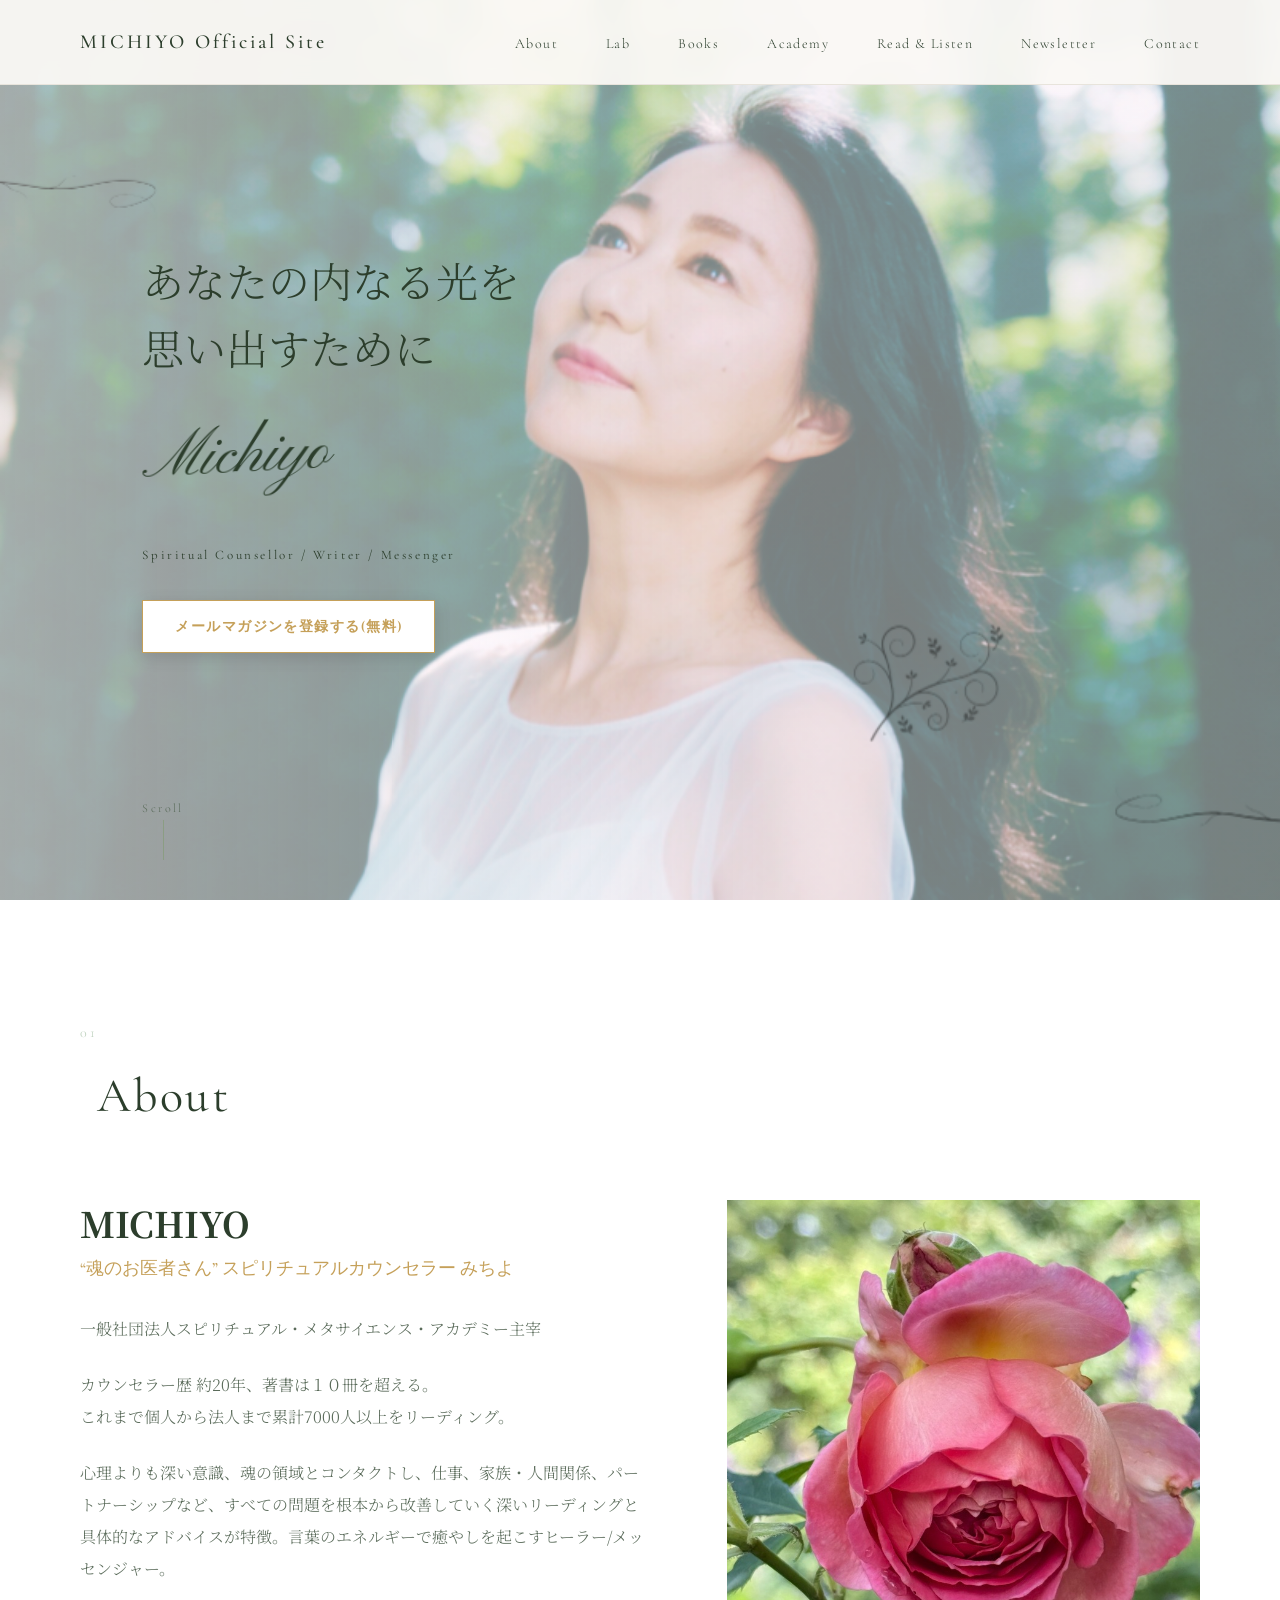
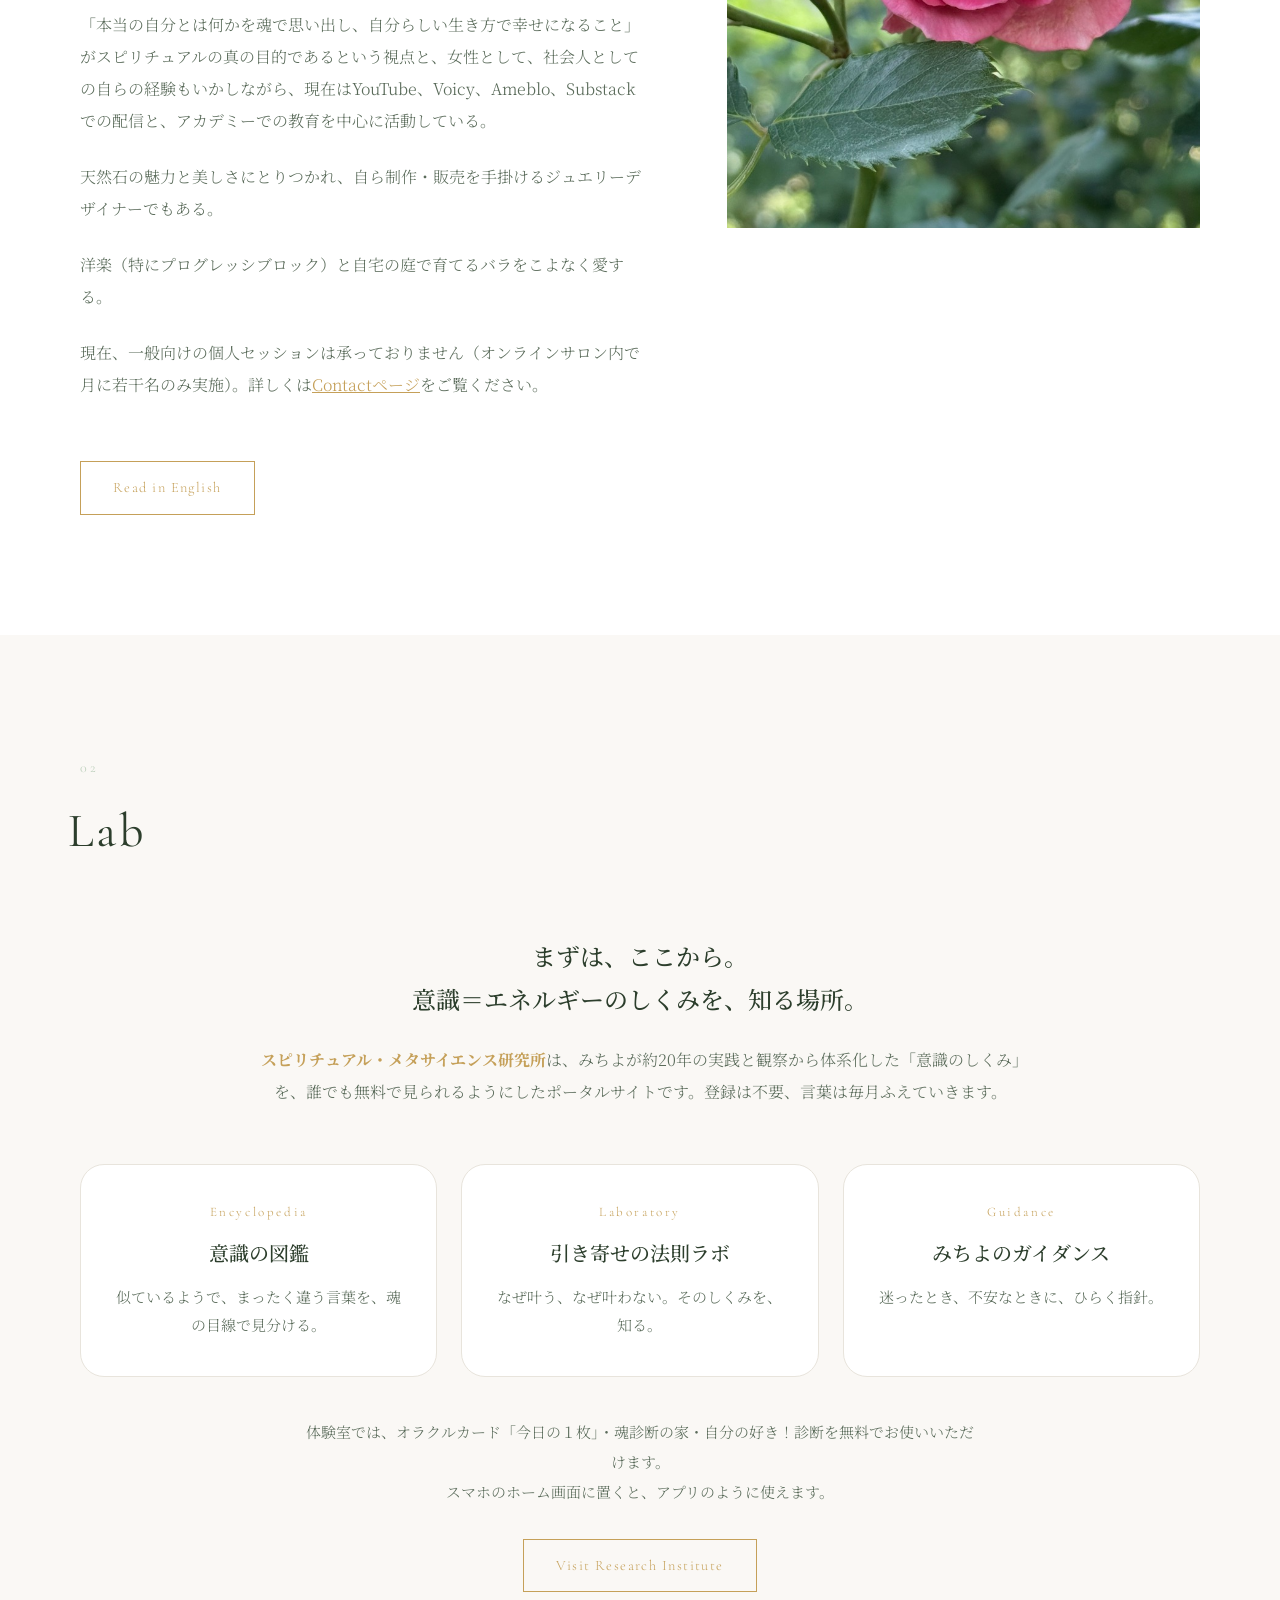
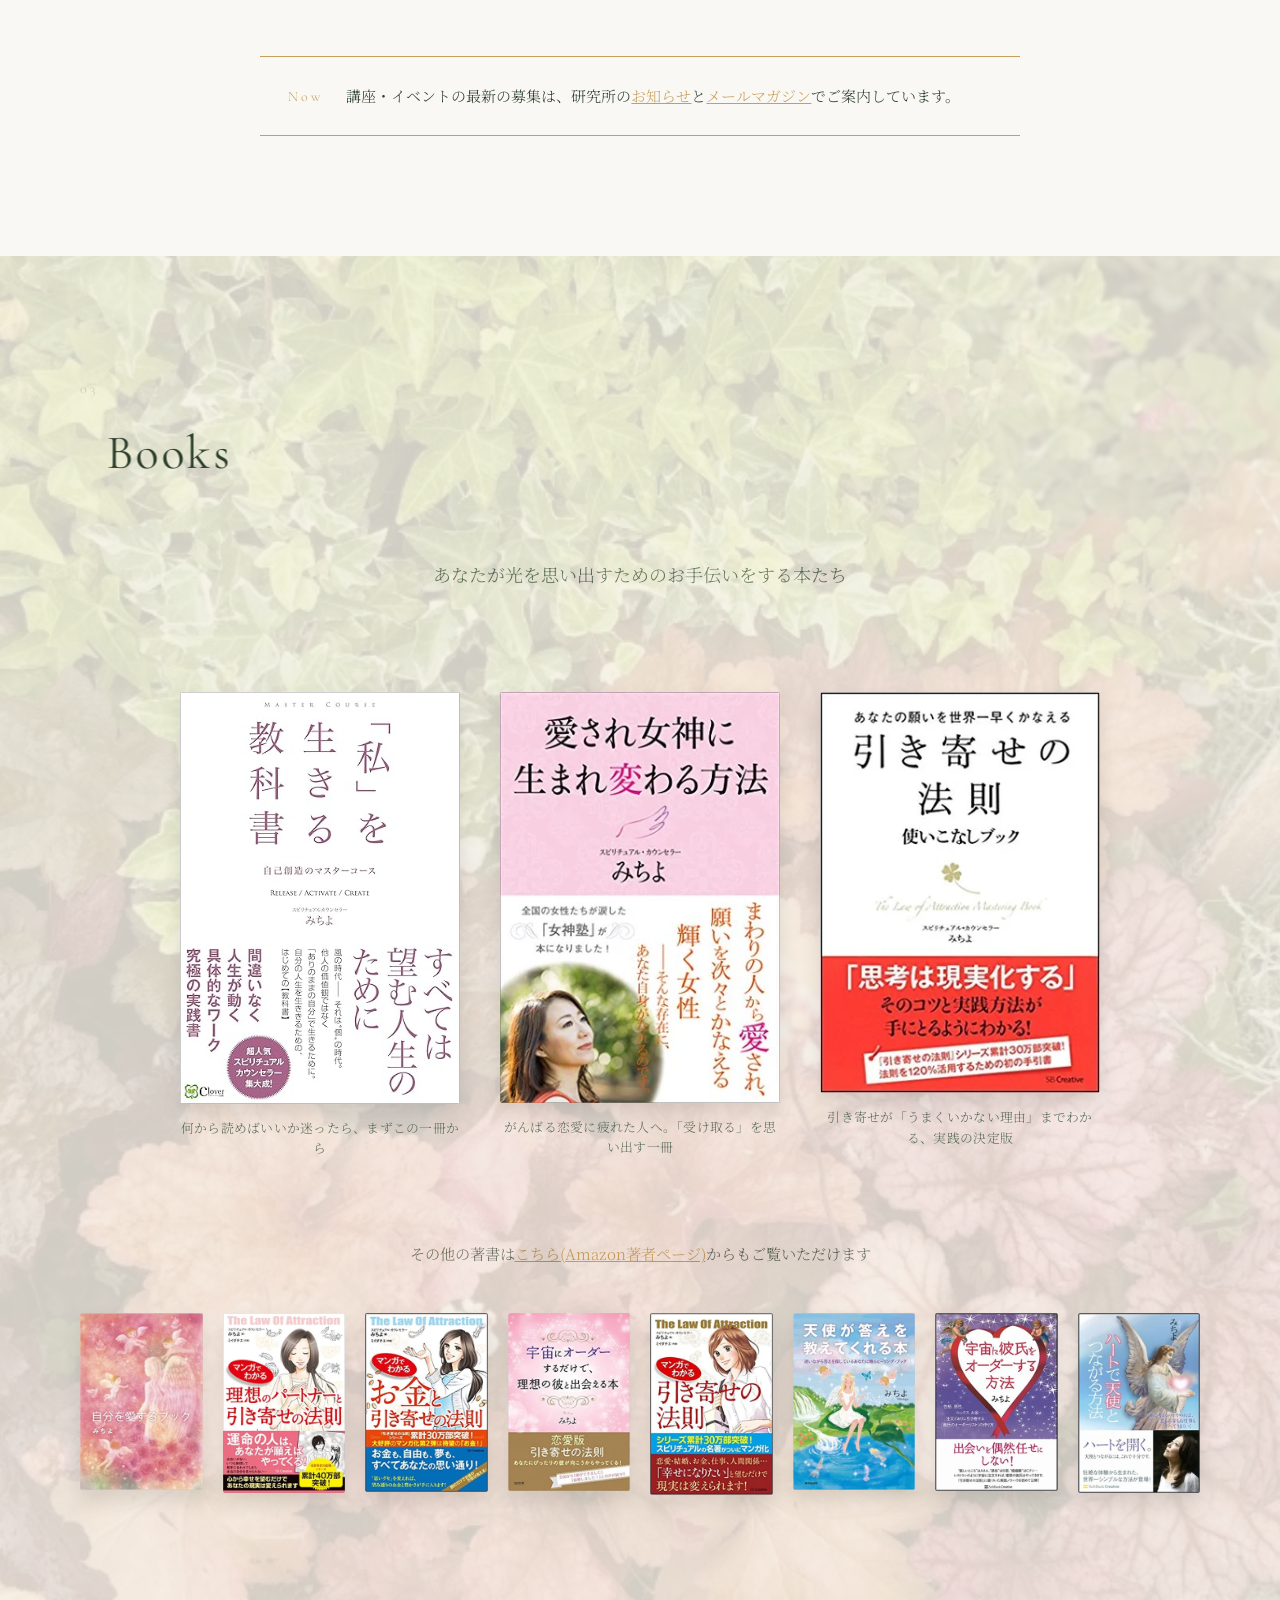
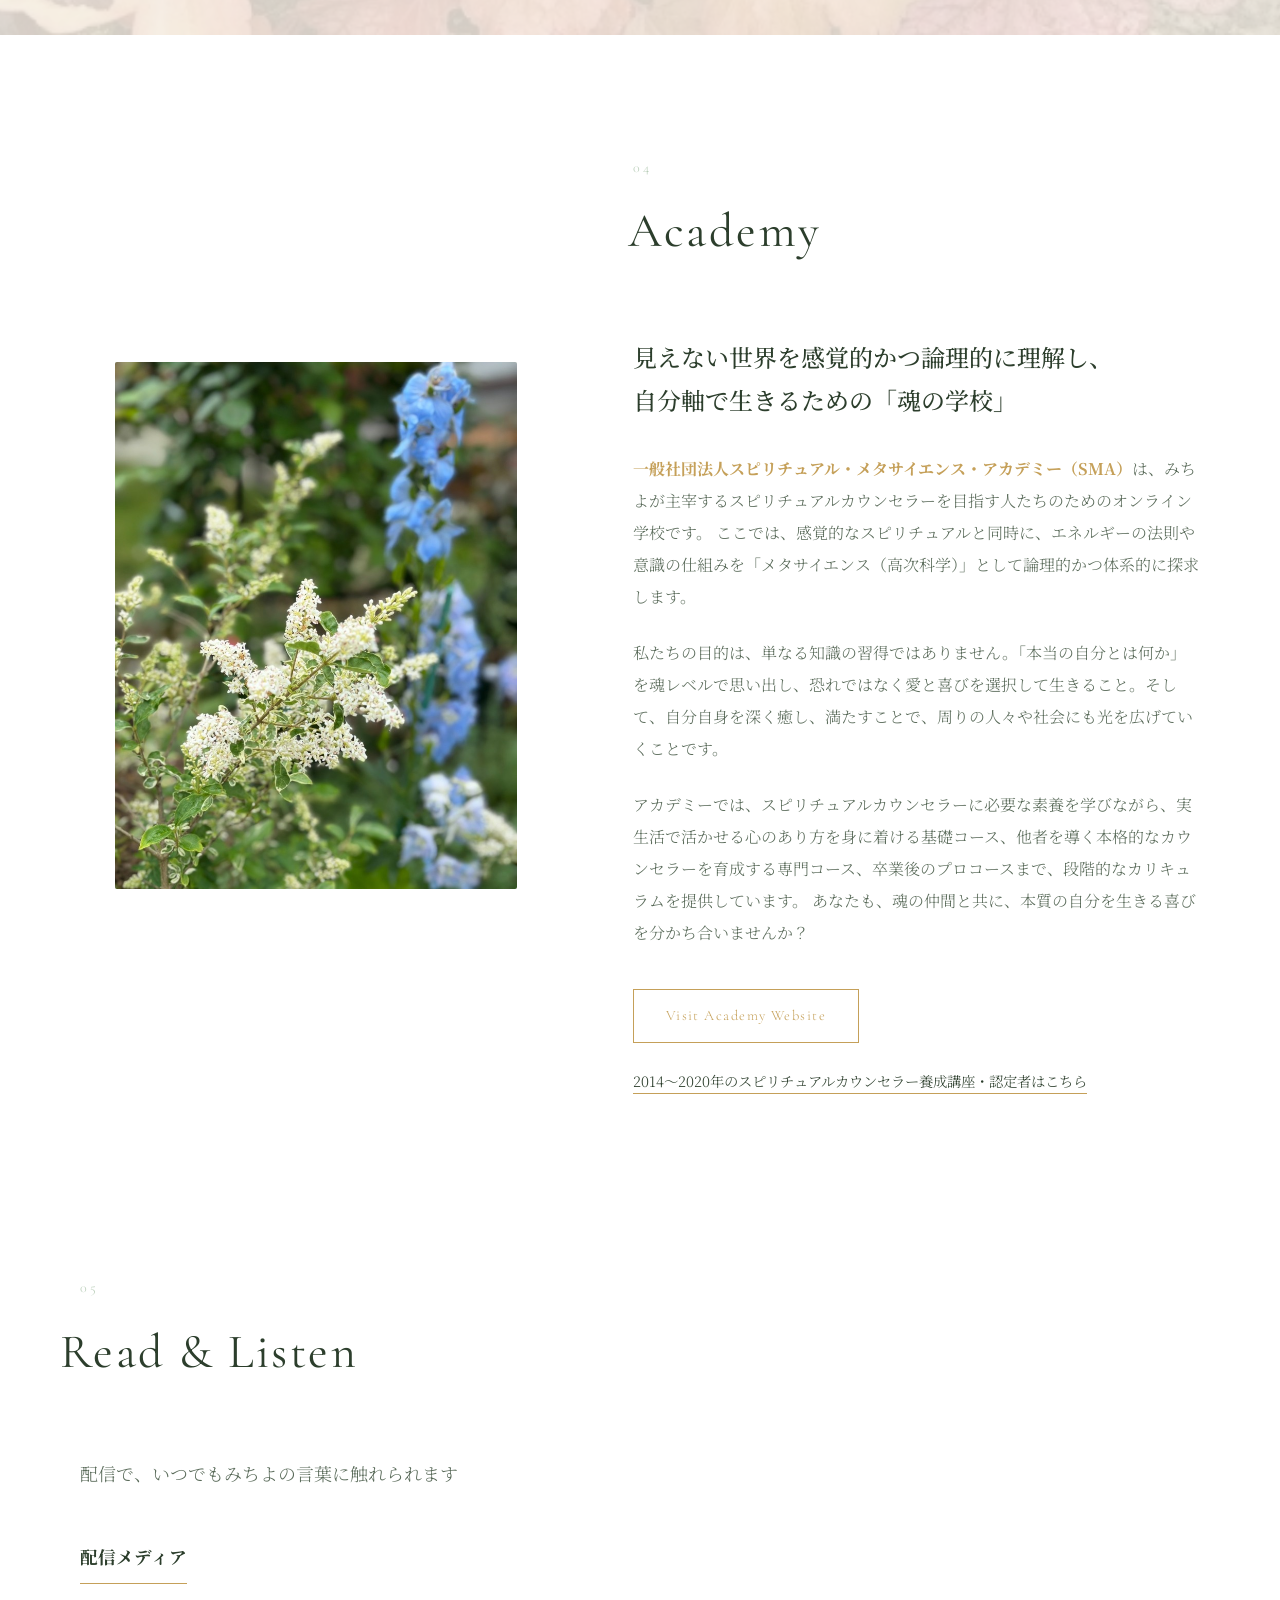
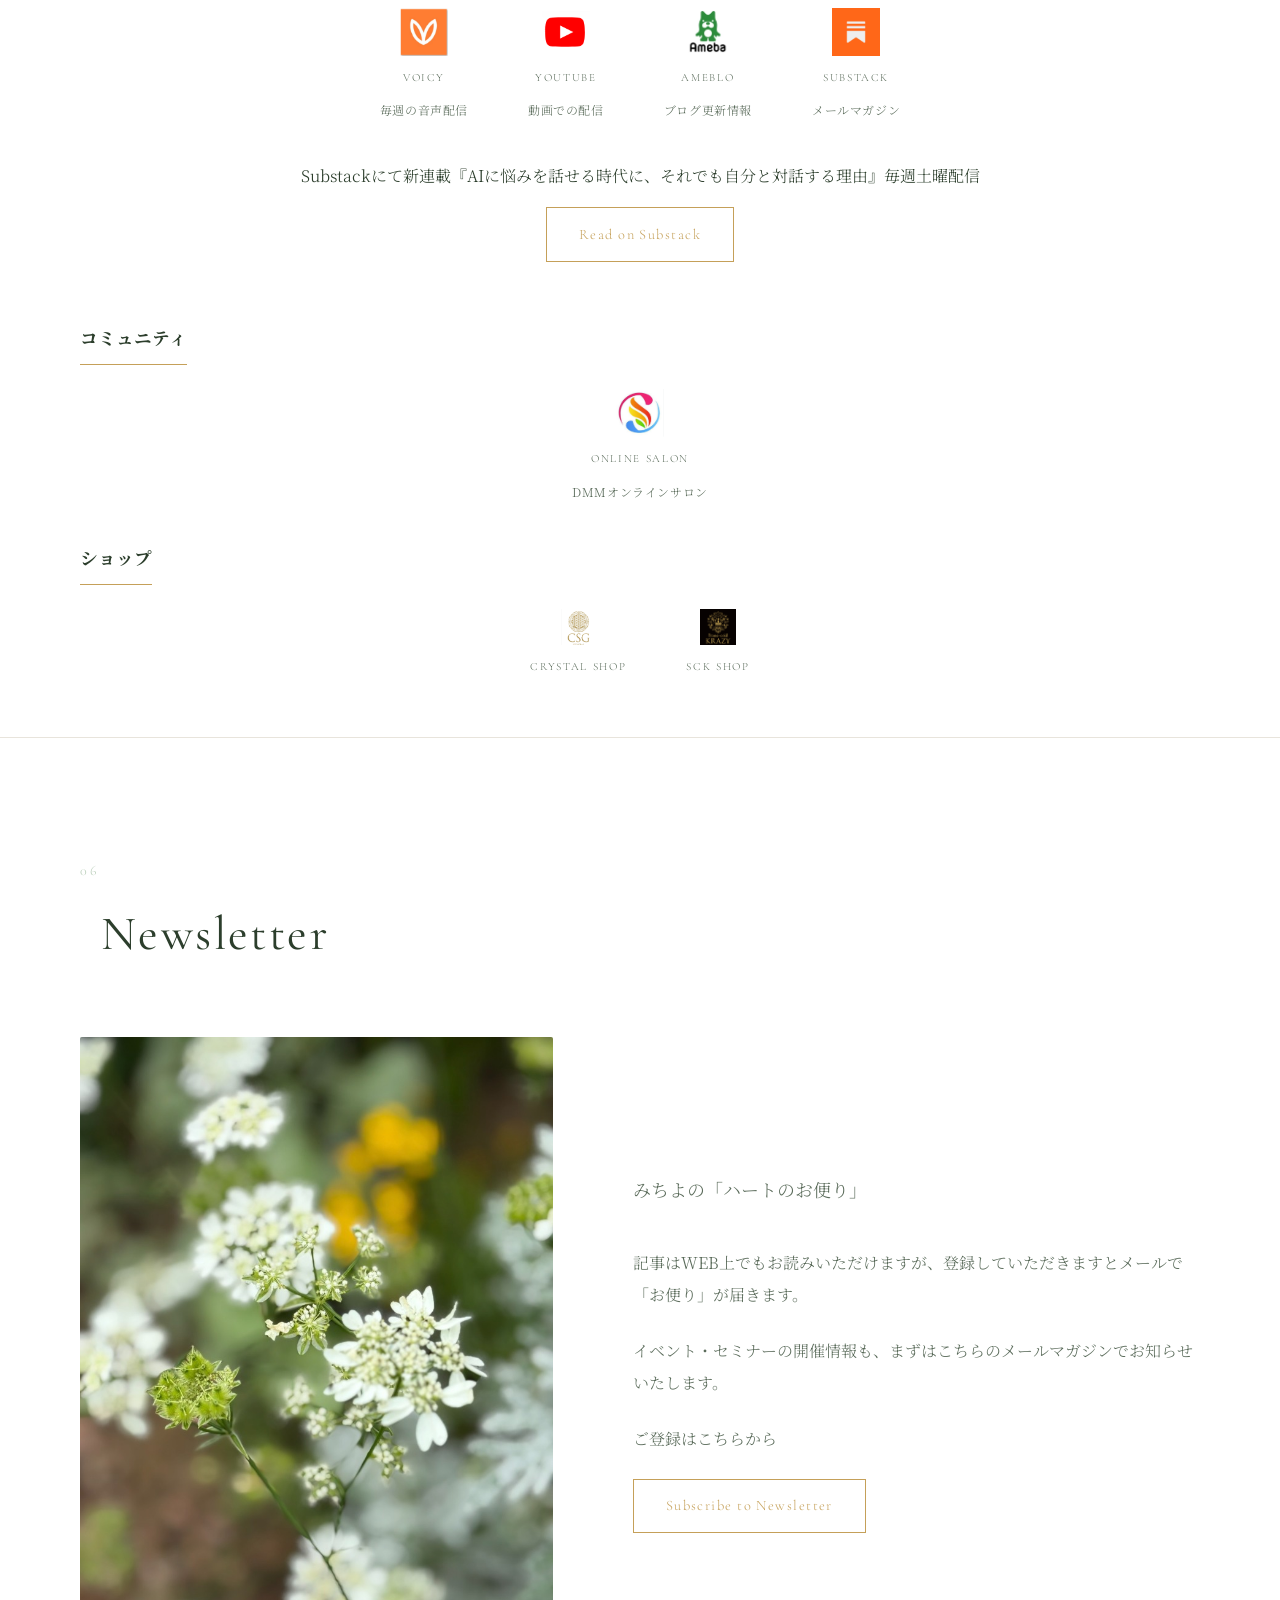
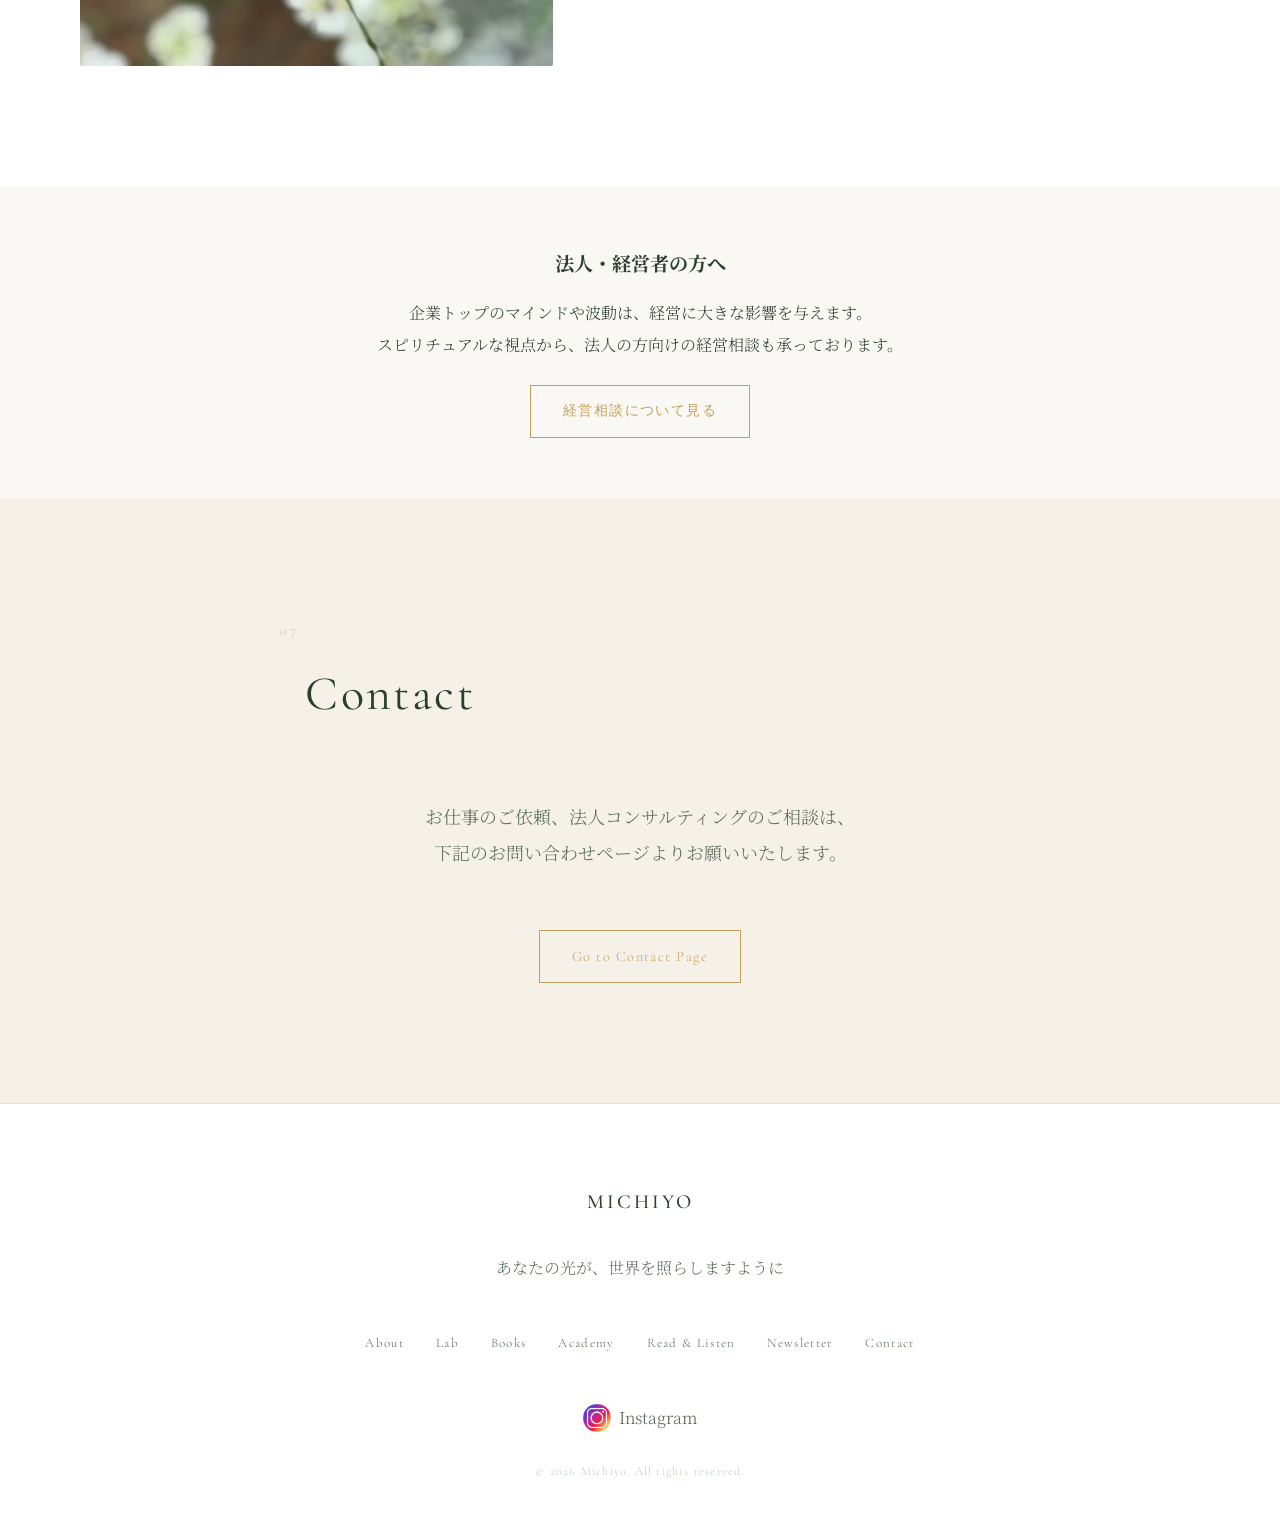
==== commit a03d79bc: "研究所ポータル(Lab)セクションを追加、ときはな学校ブロックを削除、ナビにLab追加 Co-Authored-By: Claude Opus 5 (1M context) <noreply@anth" ====
--- a/index.html
+++ b/index.html
@@ -5,8 +5,8 @@
     <meta charset="UTF-8">
     <meta name="viewport" content="width=device-width, initial-scale=1.0">
     <title>スピリチュアルカウンセラー みちよ | MICHIYO Official Site</title>
-    <meta name="description" content="スピリチュアルカウンセラーみちよの公式サイト。YouTube・Voicy・Ameblo・Substackでの配信と、スピリチュアル・メタサイエンス・アカデミー等での教育活動を中心にご紹介します。">
-    <link rel="stylesheet" href="styles.css?v=11">
+    <meta name="description" content="スピリチュアルカウンセラーみちよの公式サイト。YouTube・Voicy・Ameblo・Substackでの配信、無料で読めるスピリチュアル・メタサイエンス研究所ポータル、スピリチュアル・メタサイエンス・アカデミーでの教育活動をご紹介します。">
+    <link rel="stylesheet" href="styles.css?v=12">
     <link rel="preconnect" href="https://fonts.googleapis.com">
     <link rel="preconnect" href="https://fonts.gstatic.com" crossorigin>
     <link rel="icon" type="image/png" href="./favicon.png?v=4">
@@ -35,6 +35,7 @@
             <a href="#home" class="nav-logo">MICHIYO Official Site</a>
             <ul class="nav-menu" id="nav-menu">
                 <li><a href="#about" class="nav-link">About</a></li>
+                <li><a href="#lab" class="nav-link">Lab</a></li>
                 <li><a href="#books" class="nav-link">Books</a></li>
                 <li><a href="#academy" class="nav-link">Academy</a></li>
                 <li><a href="#read-listen" class="nav-link">Read & Listen</a></li>
@@ -127,10 +128,72 @@
         </div>
     </section>
 
+    <!-- Lab (研究所ポータル) -->
+    <section id="lab" class="lab">
+        <div class="container">
+            <div class="section-number">02</div>
+            <h2 class="section-title">Lab</h2>
+
+            <div class="lab-intro">
+                <p class="academy-lead">
+                    まずは、ここから。<br>
+                    意識＝エネルギーのしくみを、知る場所。
+                </p>
+                <div class="academy-description">
+                    <p>
+                        <span class="academy-highlight">スピリチュアル・メタサイエンス研究所</span>は、みちよが約20年の実践と観察から体系化した「意識のしくみ」を、誰でも無料で見られるようにしたポータルサイトです。登録は不要、言葉は毎月ふえていきます。
+                    </p>
+                </div>
+            </div>
+
+            <div class="lab-rooms">
+                <a href="https://resonancelink.com/zukan/" target="_blank" rel="noopener noreferrer" class="lab-room">
+                    <span class="lab-room-en">Encyclopedia</span>
+                    <h3>意識の図鑑</h3>
+                    <p>似ているようで、まったく違う言葉を、魂の目線で見分ける。</p>
+                </a>
+                <a href="https://resonancelink.com/hikiyose/" target="_blank" rel="noopener noreferrer" class="lab-room">
+                    <span class="lab-room-en">Laboratory</span>
+                    <h3>引き寄せの法則ラボ</h3>
+                    <p>なぜ叶う、なぜ叶わない。そのしくみを、知る。</p>
+                </a>
+                <a href="https://resonancelink.com/guidance/" target="_blank" rel="noopener noreferrer" class="lab-room">
+                    <span class="lab-room-en">Guidance</span>
+                    <h3>みちよのガイダンス</h3>
+                    <p>迷ったとき、不安なときに、ひらく指針。</p>
+                </a>
+            </div>
+
+            <p class="lab-note">
+                体験室では、オラクルカード「今日の１枚」・魂診断の家・自分の好き！診断を無料でお使いいただけます。<br>
+                スマホのホーム画面に置くと、アプリのように使えます。
+            </p>
+
+            <div class="academy-btn-wrapper" style="justify-content: center;">
+                <a href="https://resonancelink.com/" target="_blank" rel="noopener noreferrer" class="btn-outline">
+                    Visit Research Institute
+                </a>
+            </div>
+
+            <div class="lab-now">
+                <span class="lab-now-label">Now</span>
+                <p>
+                    講座・イベントの最新の募集は、研究所の<a href="https://resonancelink.com/#notice" target="_blank" rel="noopener noreferrer">お知らせ</a>と<a href="https://michiyospiritualcounsellor.substack.com/?utm_campaign=pub&utm_medium=web" target="_blank" rel="noopener noreferrer">メールマガジン</a>でご案内しています。
+                </p>
+            </div>
+
+            <!-- 大きな募集のときだけ、下のコメントを外して使う（終了日を過ぎたら必ず消す）
+            <div class="lab-banner">
+                <a href="【募集ページのURL】">教養科 2027年1月開講 — 募集中（【締切日】まで） →</a>
+            </div>
+            -->
+        </div>
+    </section>
+
     <!-- Books -->
     <section id="books" class="books">
         <div class="container">
-            <div class="section-number">02</div>
+            <div class="section-number">03</div>
             <h2 class="section-title">Books</h2>
 
             <p class="section-intro">
@@ -215,7 +278,7 @@
                 </div>
 
                 <div class="academy-text-content">
-                    <div class="section-number">03</div>
+                    <div class="section-number">04</div>
                     <h2 class="section-title">Academy</h2>
 
                     <p class="academy-lead">
@@ -254,43 +317,13 @@
                 </div>
             </div>
 
-            <div style="margin-top: 100px; padding-top: 80px; border-top: 1px solid var(--color-border);">
-                <div class="academy-layout">
-                    <div class="academy-image">
-                        <div class="image-frame" style="aspect-ratio: 781 / 1024;">
-                            <img src="images/tokihana.png" alt="ときはな学校"
-                                style="width: 100%; height: 100%; object-fit: cover; display: block;">
-                        </div>
-                    </div>
-
-                    <div class="academy-text-content">
-                        <p class="academy-lead">
-                            <span class="academy-highlight">ときはな学校</span> — わたしを解き放つ学校<br>
-                            <span style="font-family: 'Pinyon Script', cursive; font-size: 1.6rem; color: var(--color-gold);">心をほどいて、手を動かす。</span>
-                        </p>
-
-                        <div class="academy-description">
-                            <p>
-                                AIを使って、画像・文章・音楽づくりを学ぶ、女性のための創造の学校です。「表現なんて自分には無理」と思ってきた人が、AIという新しい道具を手に、自分の中の創造性を解き放っていく半年間のコースです。
-                            </p>
-                        </div>
-
-                        <div class="academy-btn-wrapper">
-                            <a href="https://resonancelink.github.io/ai_spiritualcourse/" target="_blank"
-                                rel="noopener noreferrer" class="btn-outline">
-                                Visit Tokihana School
-                            </a>
-                        </div>
-                    </div>
-                </div>
-            </div>
         </div>
     </section>
 
     <!-- Read & Listen -->
     <section id="read-listen" class="social-links">
         <div class="container">
-            <div class="section-number">04</div>
+            <div class="section-number">05</div>
             <h2 class="section-title">Read & Listen</h2>
 
             <p class="section-intro" style="text-align: left; margin-bottom: 50px;">
@@ -365,7 +398,7 @@
     <!-- Message -->
     <section id="message" class="message">
         <div class="container">
-            <div class="section-number">05</div>
+            <div class="section-number">06</div>
             <h2 class="section-title">Newsletter</h2>
 
             <div class="events-content-reverse">
@@ -415,7 +448,7 @@
     <!-- Contact -->
     <section id="contact" class="contact">
         <div class="container-narrow">
-            <div class="section-number">06</div>
+            <div class="section-number">07</div>
             <h2 class="section-title">Contact</h2>
 
             <p class="contact-intro">
@@ -442,6 +475,7 @@
 
             <nav class="footer-nav">
                 <a href="#about">About</a>
+                <a href="#lab">Lab</a>
                 <a href="#books">Books</a>
                 <a href="#academy">Academy</a>
                 <a href="#read-listen">Read & Listen</a>
--- a/styles.css
+++ b/styles.css
@@ -1487,4 +1487,148 @@
     .hero-subtitle {
         font-size: 12px;
     }
-}+}
+/* ===================================
+   Lab（研究所ポータル）
+   =================================== */
+.lab {
+    background: var(--color-cream);
+}
+
+.lab-intro {
+    max-width: 760px;
+    margin: 0 auto 56px;
+    text-align: center;
+}
+
+.lab-intro .academy-lead {
+    margin-bottom: 24px;
+}
+
+.lab-intro .academy-description {
+    margin-bottom: 0;
+}
+
+.lab-intro .academy-description p {
+    margin-bottom: 0;
+}
+
+.lab-rooms {
+    display: grid;
+    grid-template-columns: repeat(3, 1fr);
+    gap: 24px;
+    margin-bottom: 40px;
+}
+
+.lab-room {
+    display: block;
+    text-decoration: none;
+    color: var(--color-text);
+    background: var(--color-white);
+    border: 1px solid var(--color-border);
+    border-radius: 24px;
+    padding: 36px 28px;
+    text-align: center;
+    transition: transform 0.3s ease, box-shadow 0.3s ease, border-color 0.3s ease;
+}
+
+.lab-room:hover {
+    transform: translateY(-4px);
+    box-shadow: 0 12px 30px rgba(44, 62, 44, 0.08);
+    border-color: var(--color-gold);
+}
+
+.lab-room-en {
+    display: block;
+    font-family: var(--font-english);
+    font-size: 13px;
+    letter-spacing: 0.2em;
+    color: var(--color-gold);
+    margin-bottom: 10px;
+}
+
+.lab-room h3 {
+    font-size: 20px;
+    font-weight: 500;
+    margin-bottom: 12px;
+    color: var(--color-text);
+}
+
+.lab-room p {
+    font-size: 15px;
+    line-height: 1.9;
+    color: var(--color-text-light);
+}
+
+.lab-note {
+    text-align: center;
+    font-size: 15px;
+    line-height: 2;
+    color: var(--color-text-light);
+    max-width: 680px;
+    margin: 0 auto;
+}
+
+.lab-now {
+    max-width: 760px;
+    margin: 64px auto 0;
+    padding: 24px 28px;
+    border-top: 1px solid var(--color-gold);
+    border-bottom: 1px solid var(--color-gold);
+    display: flex;
+    gap: 24px;
+    align-items: center;
+}
+
+.lab-now-label {
+    font-family: var(--font-english);
+    letter-spacing: 0.2em;
+    font-size: 14px;
+    color: var(--color-gold);
+    flex: 0 0 auto;
+}
+
+.lab-now p {
+    font-size: 15px;
+    line-height: 2;
+    margin: 0;
+}
+
+.lab-now a {
+    color: var(--color-gold);
+    text-decoration: underline;
+}
+
+.lab-banner {
+    max-width: 760px;
+    margin: 24px auto 0;
+    text-align: center;
+}
+
+.lab-banner a {
+    display: block;
+    padding: 16px 24px;
+    background: var(--color-gold);
+    color: var(--color-white);
+    text-decoration: none;
+    letter-spacing: 0.05em;
+    font-weight: 500;
+}
+
+@media (max-width: 1024px) {
+    .lab-rooms {
+        grid-template-columns: 1fr;
+        max-width: 480px;
+        margin-left: auto;
+        margin-right: auto;
+    }
+}
+
+@media (max-width: 768px) {
+    .lab-now {
+        flex-direction: column;
+        align-items: flex-start;
+        gap: 8px;
+        padding: 20px;
+    }
+}
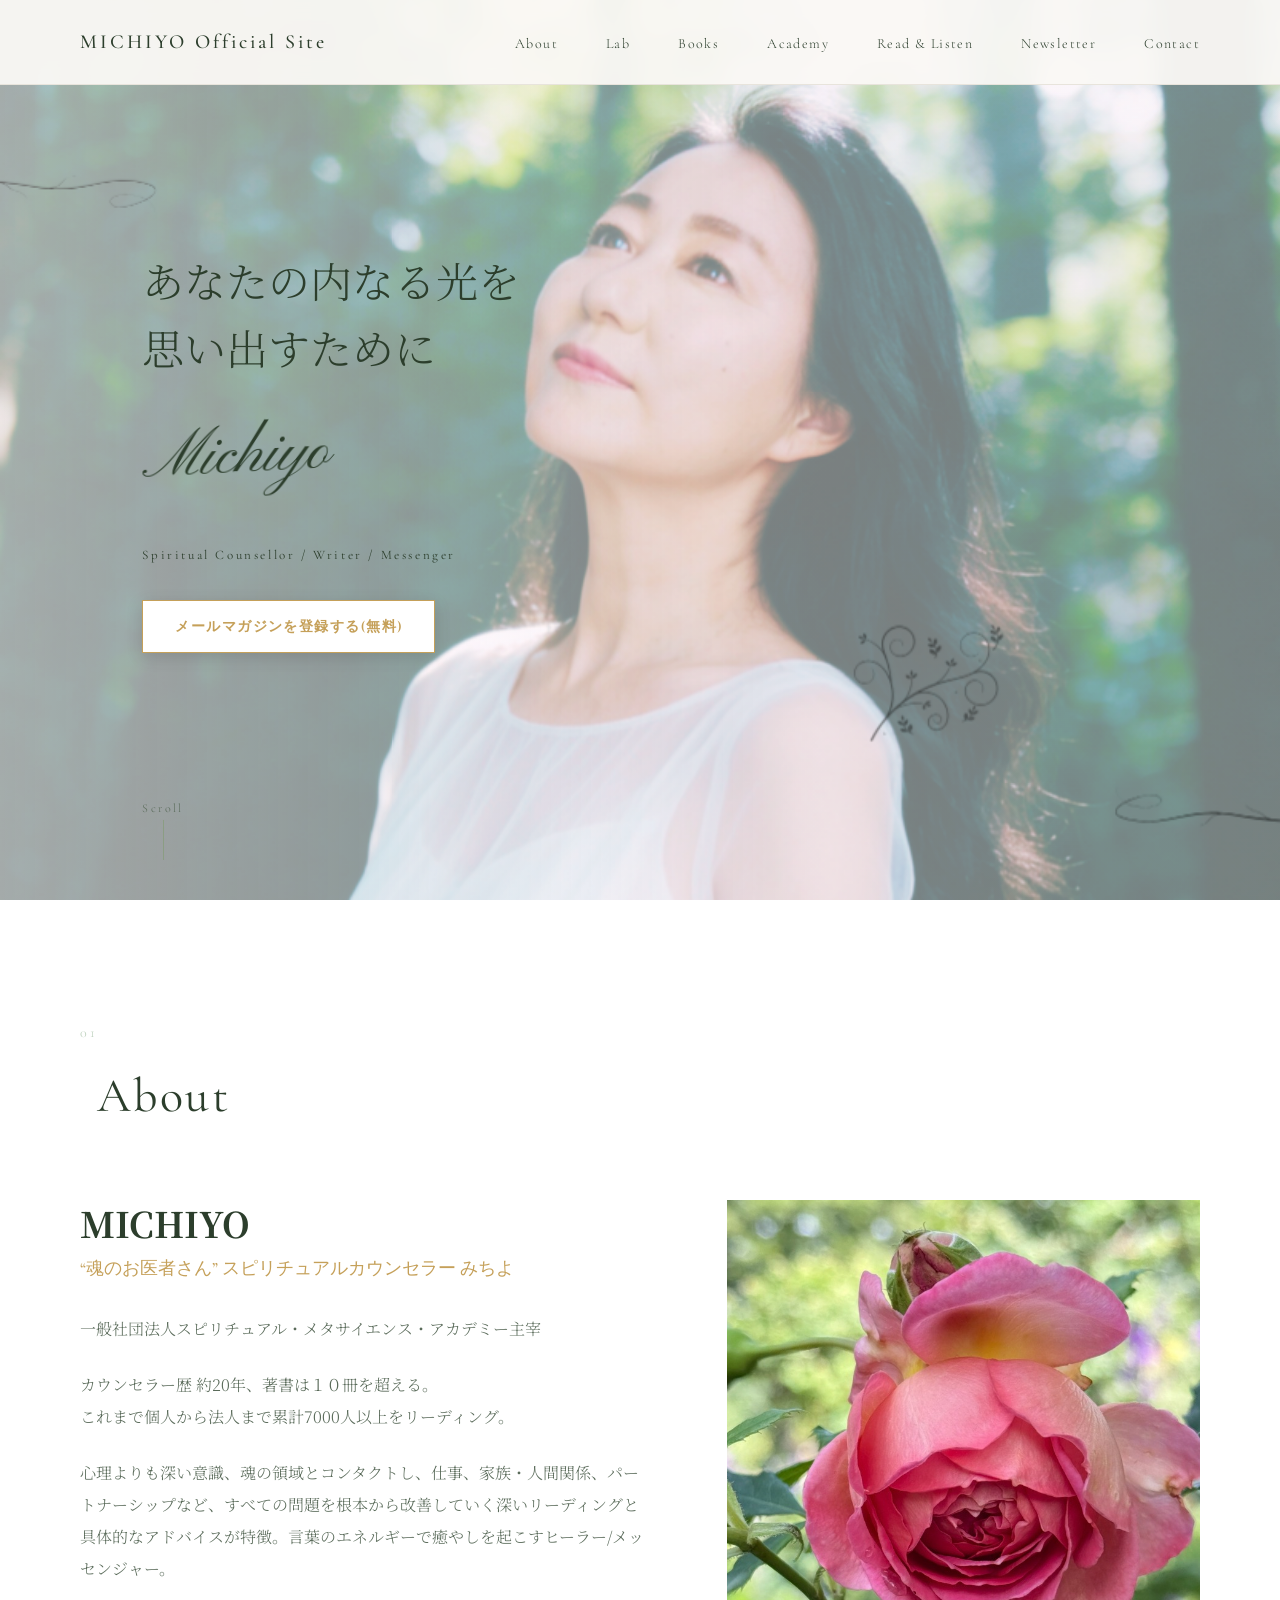
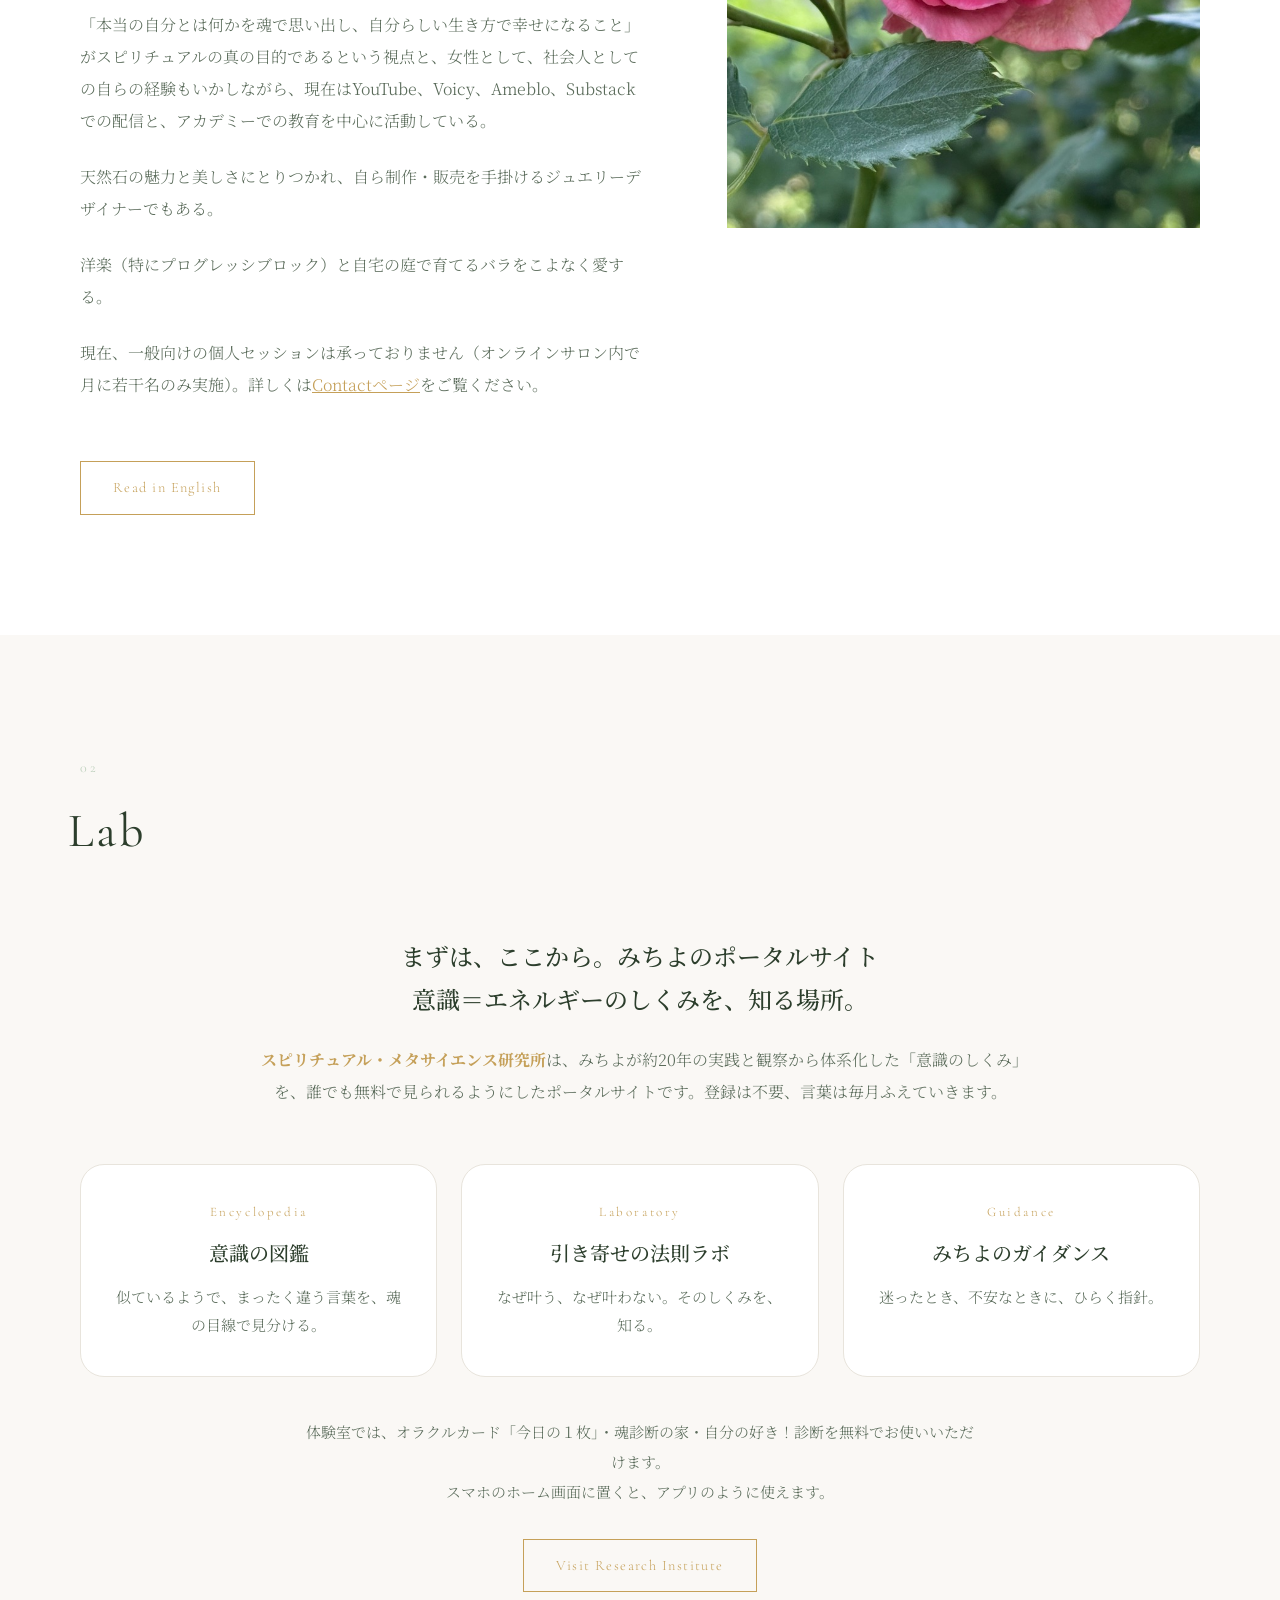
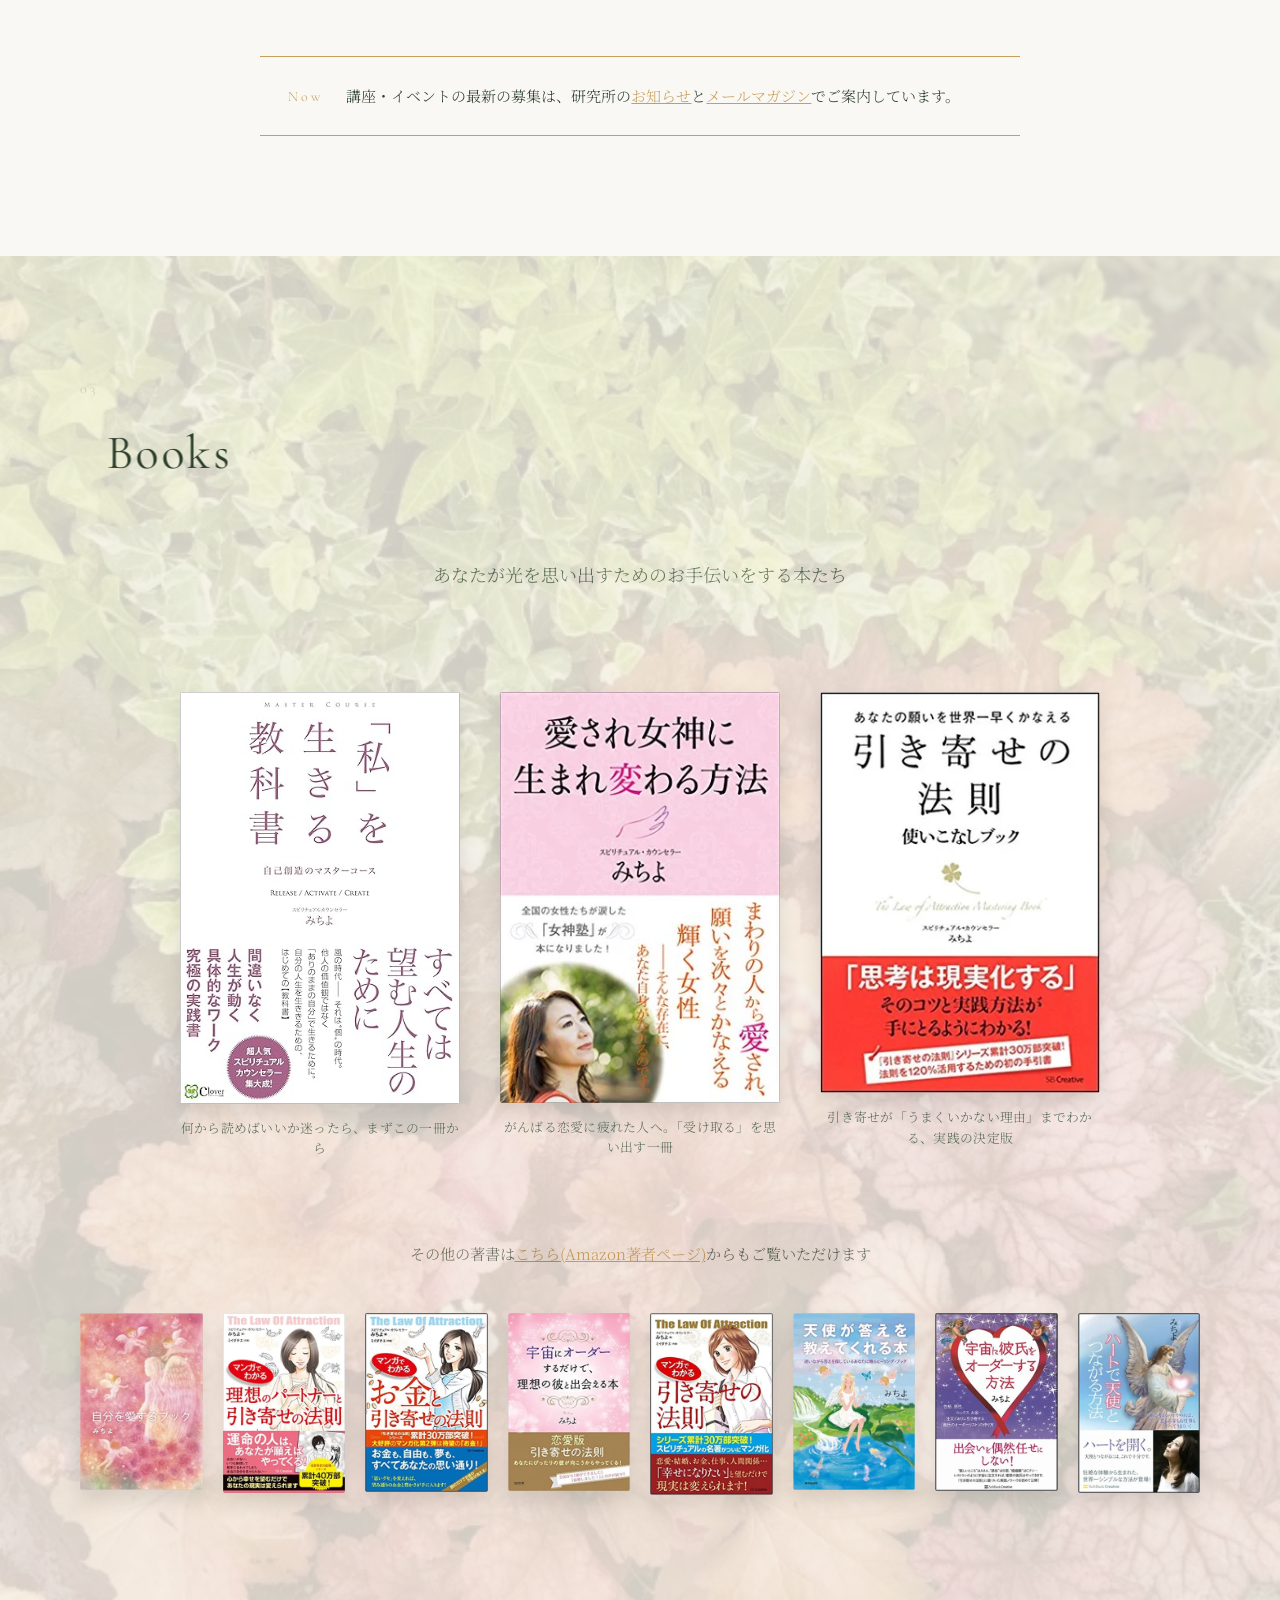
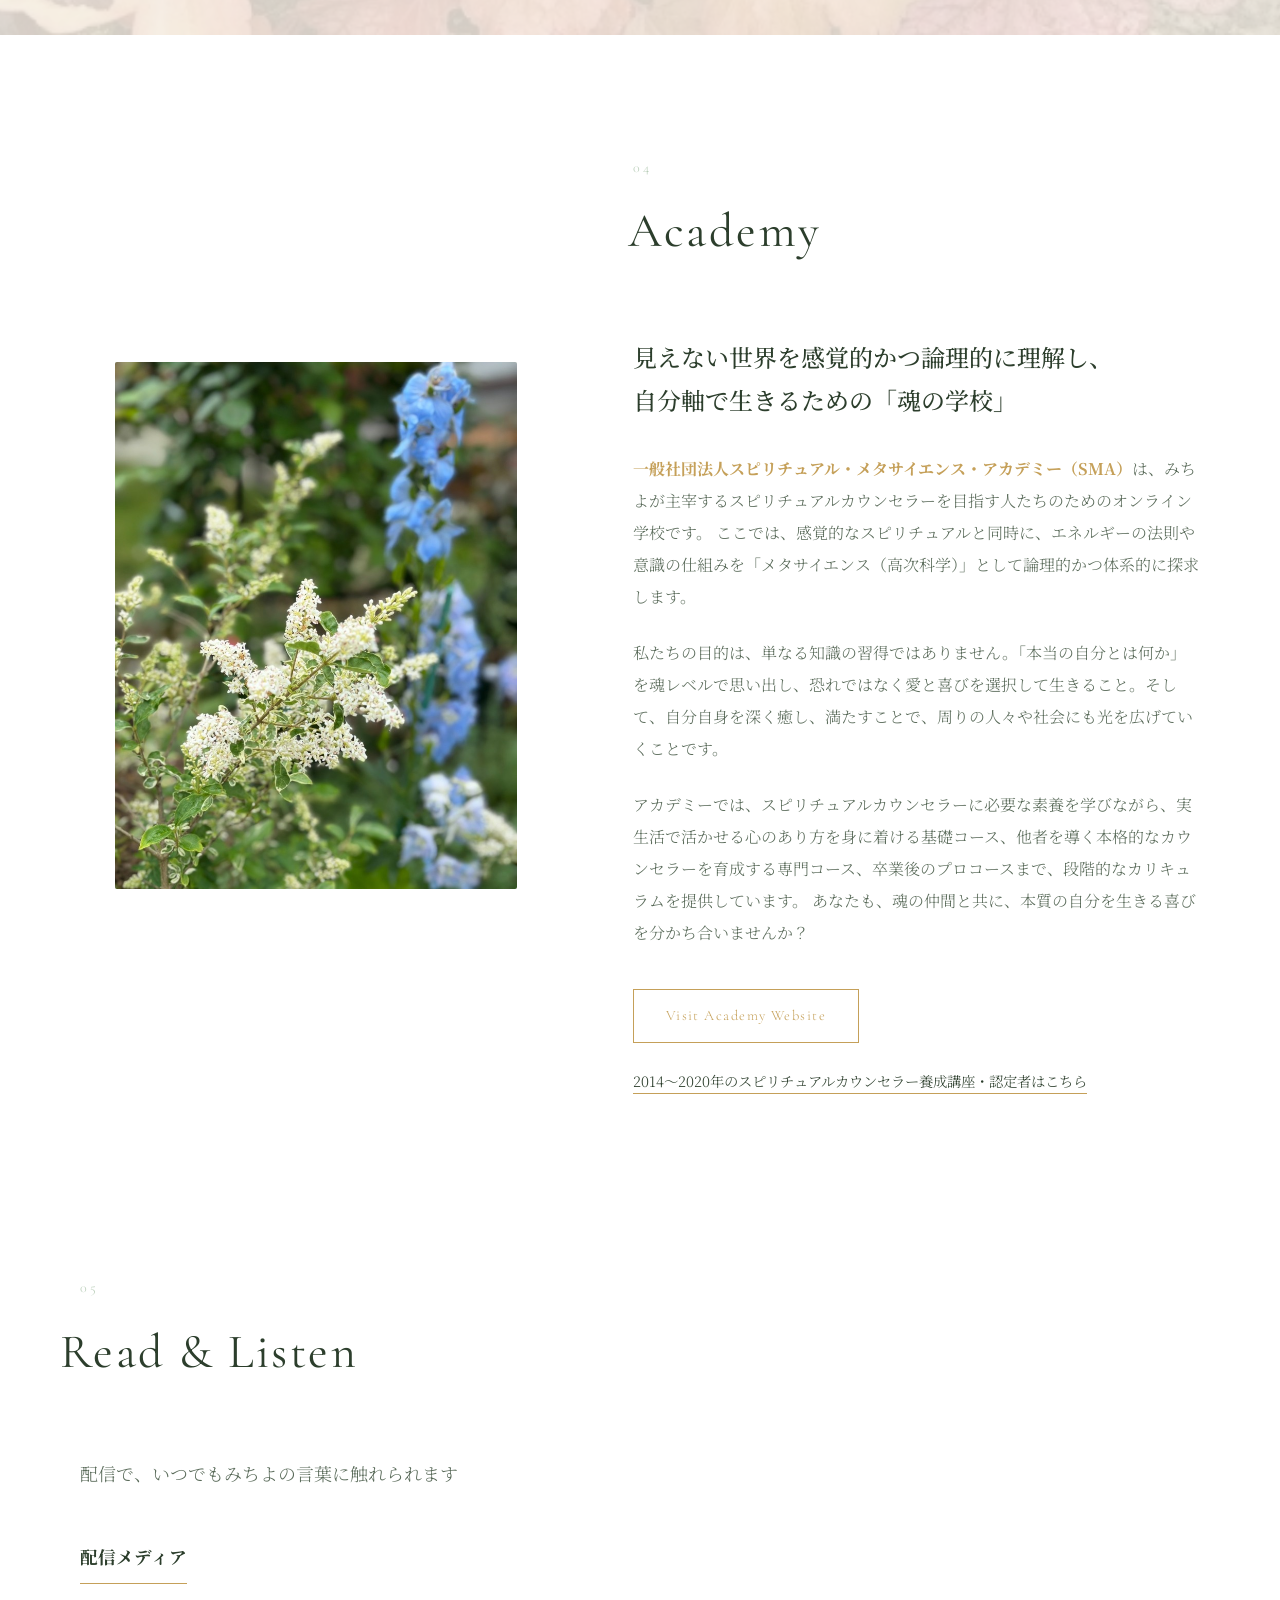
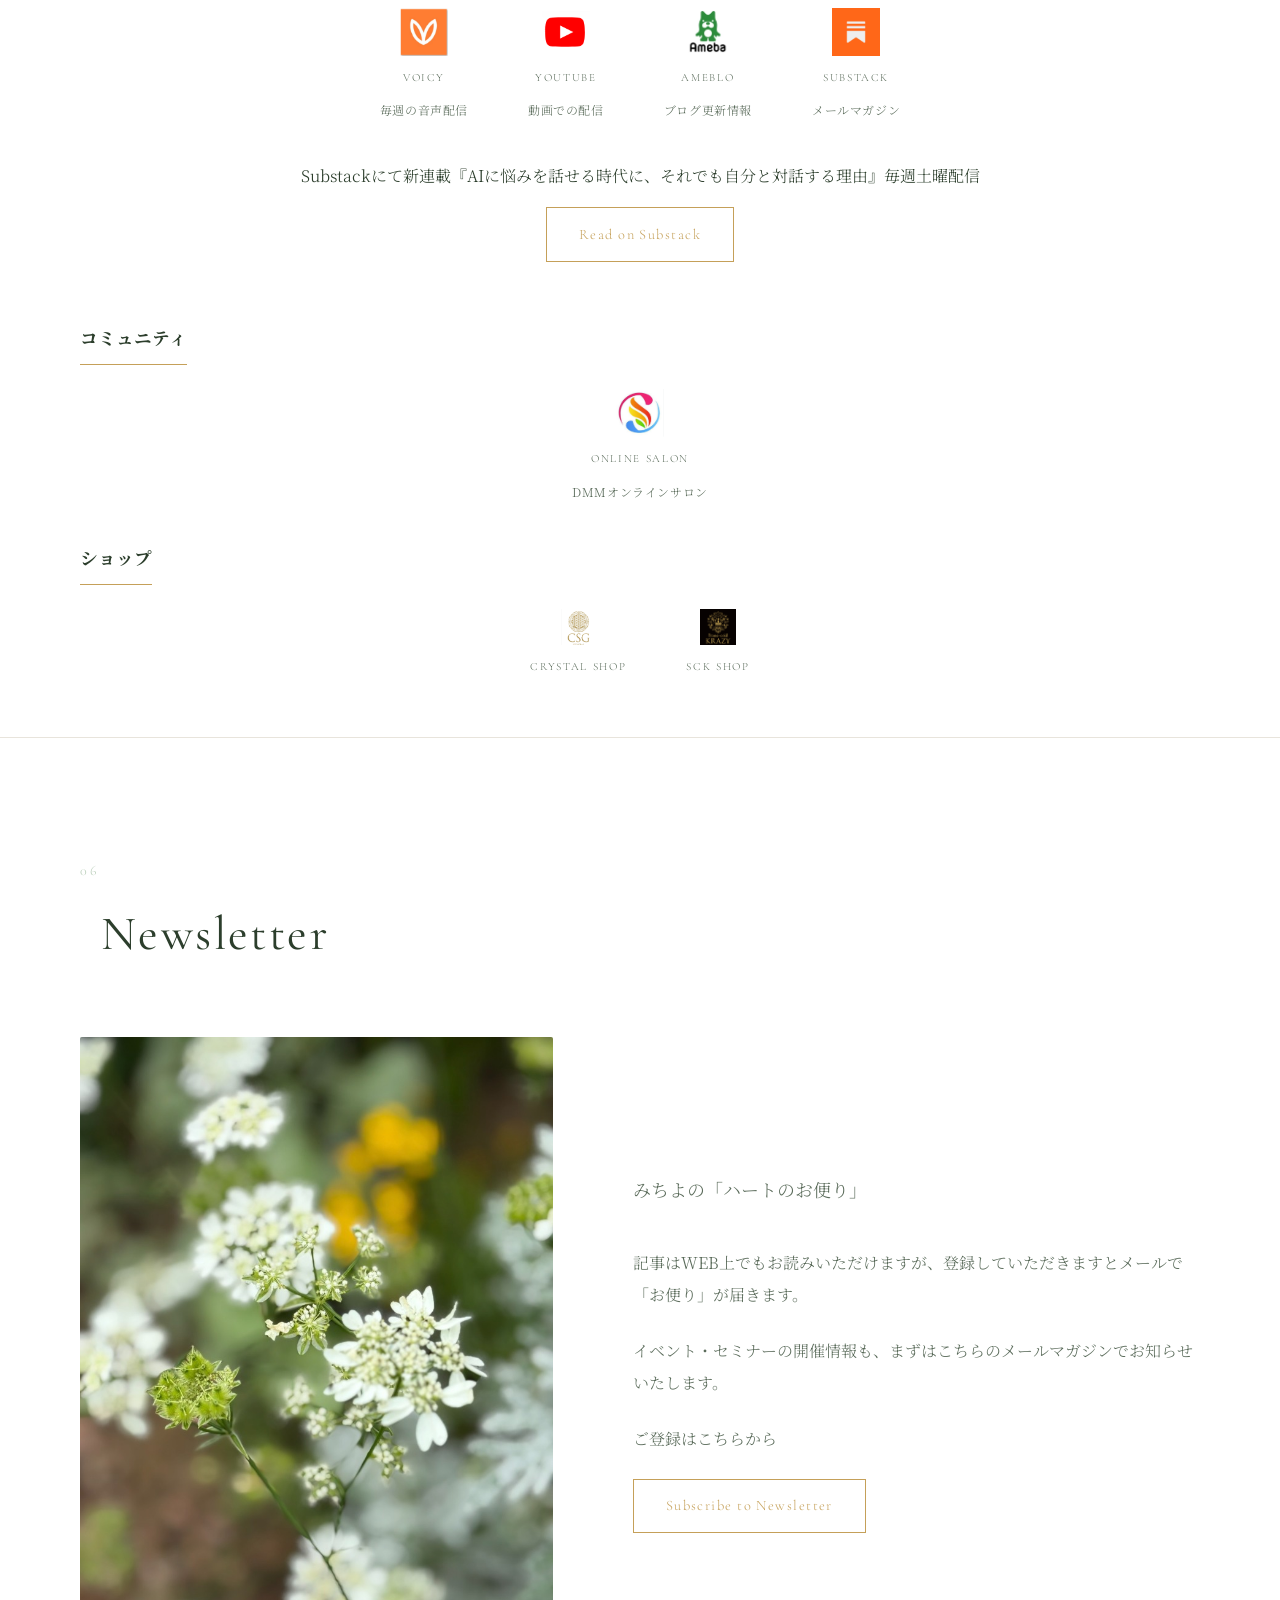
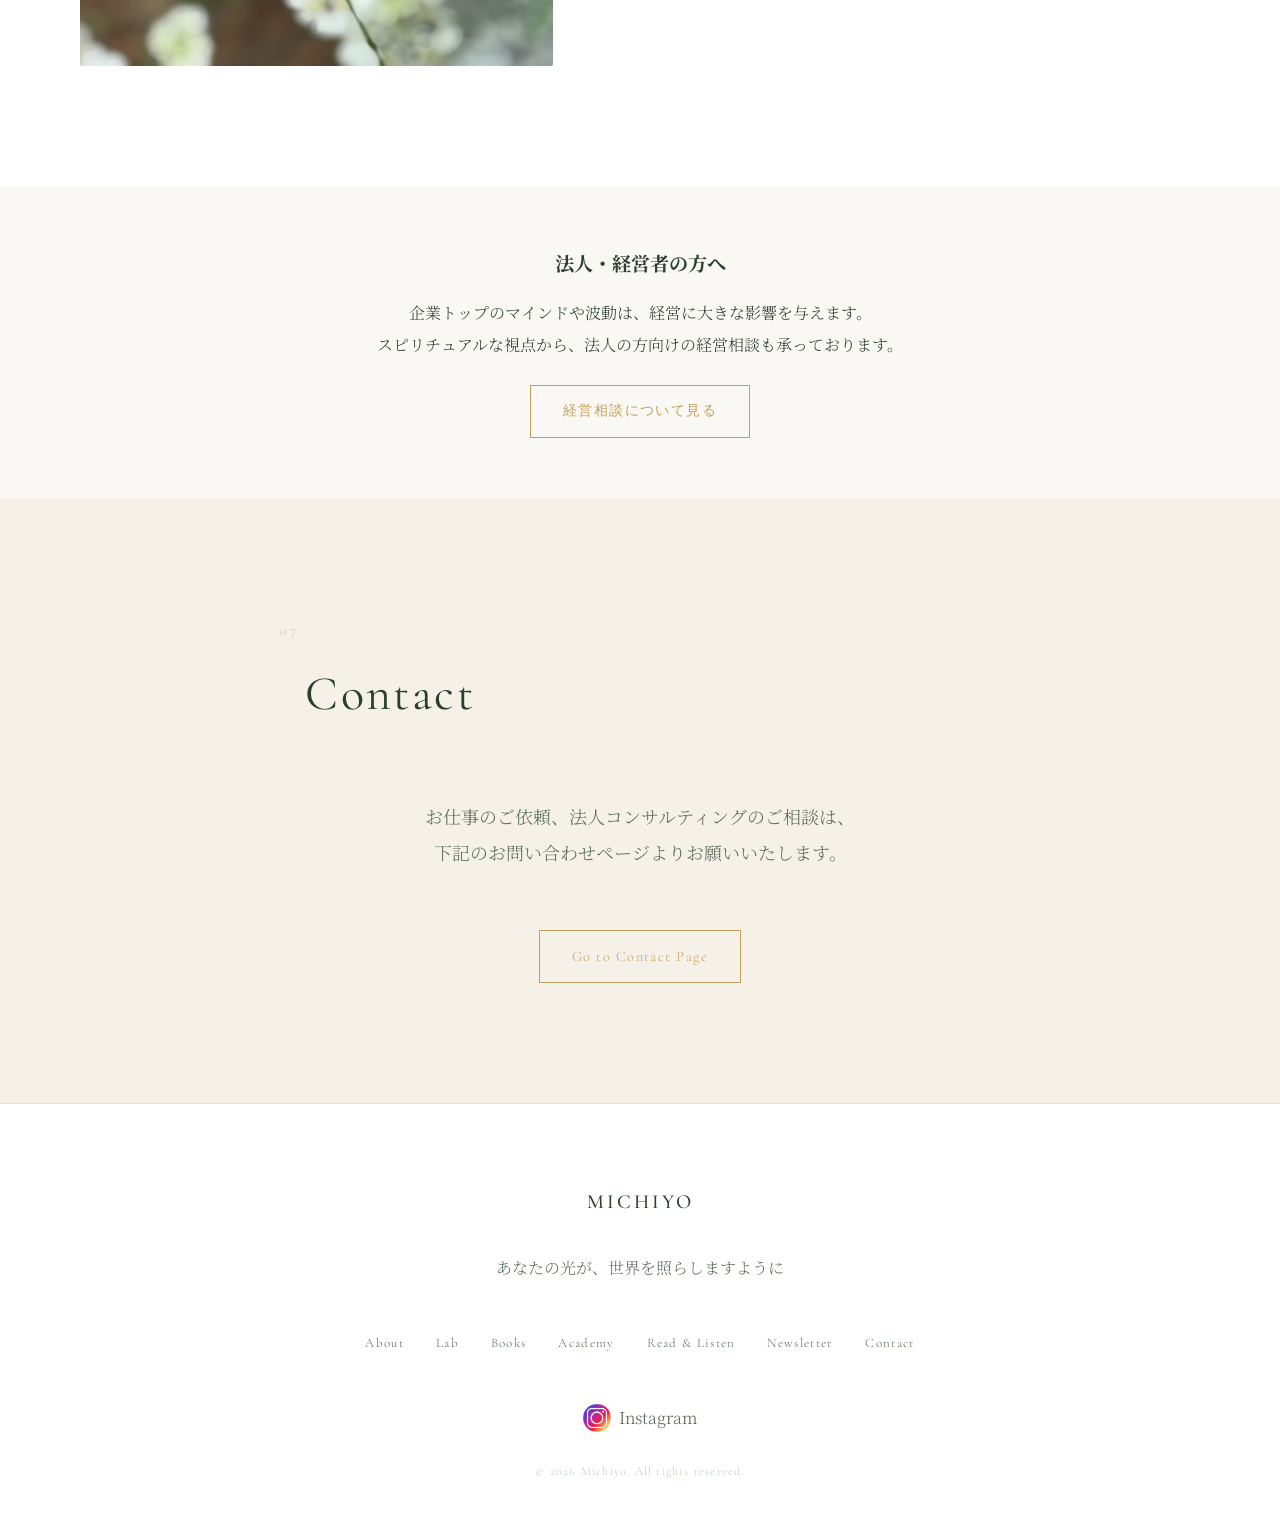
==== commit 5176fce4: "Lab導入文に「みちよのポータルサイト」を追記 Co-Authored-By: Claude Opus 5 (1M context) <noreply@anthropic.com> Claude-Se" ====
--- a/index.html
+++ b/index.html
@@ -136,7 +136,7 @@
 
             <div class="lab-intro">
                 <p class="academy-lead">
-                    まずは、ここから。<br>
+                    まずは、ここから。みちよのポータルサイト<br>
                     意識＝エネルギーのしくみを、知る場所。
                 </p>
                 <div class="academy-description">
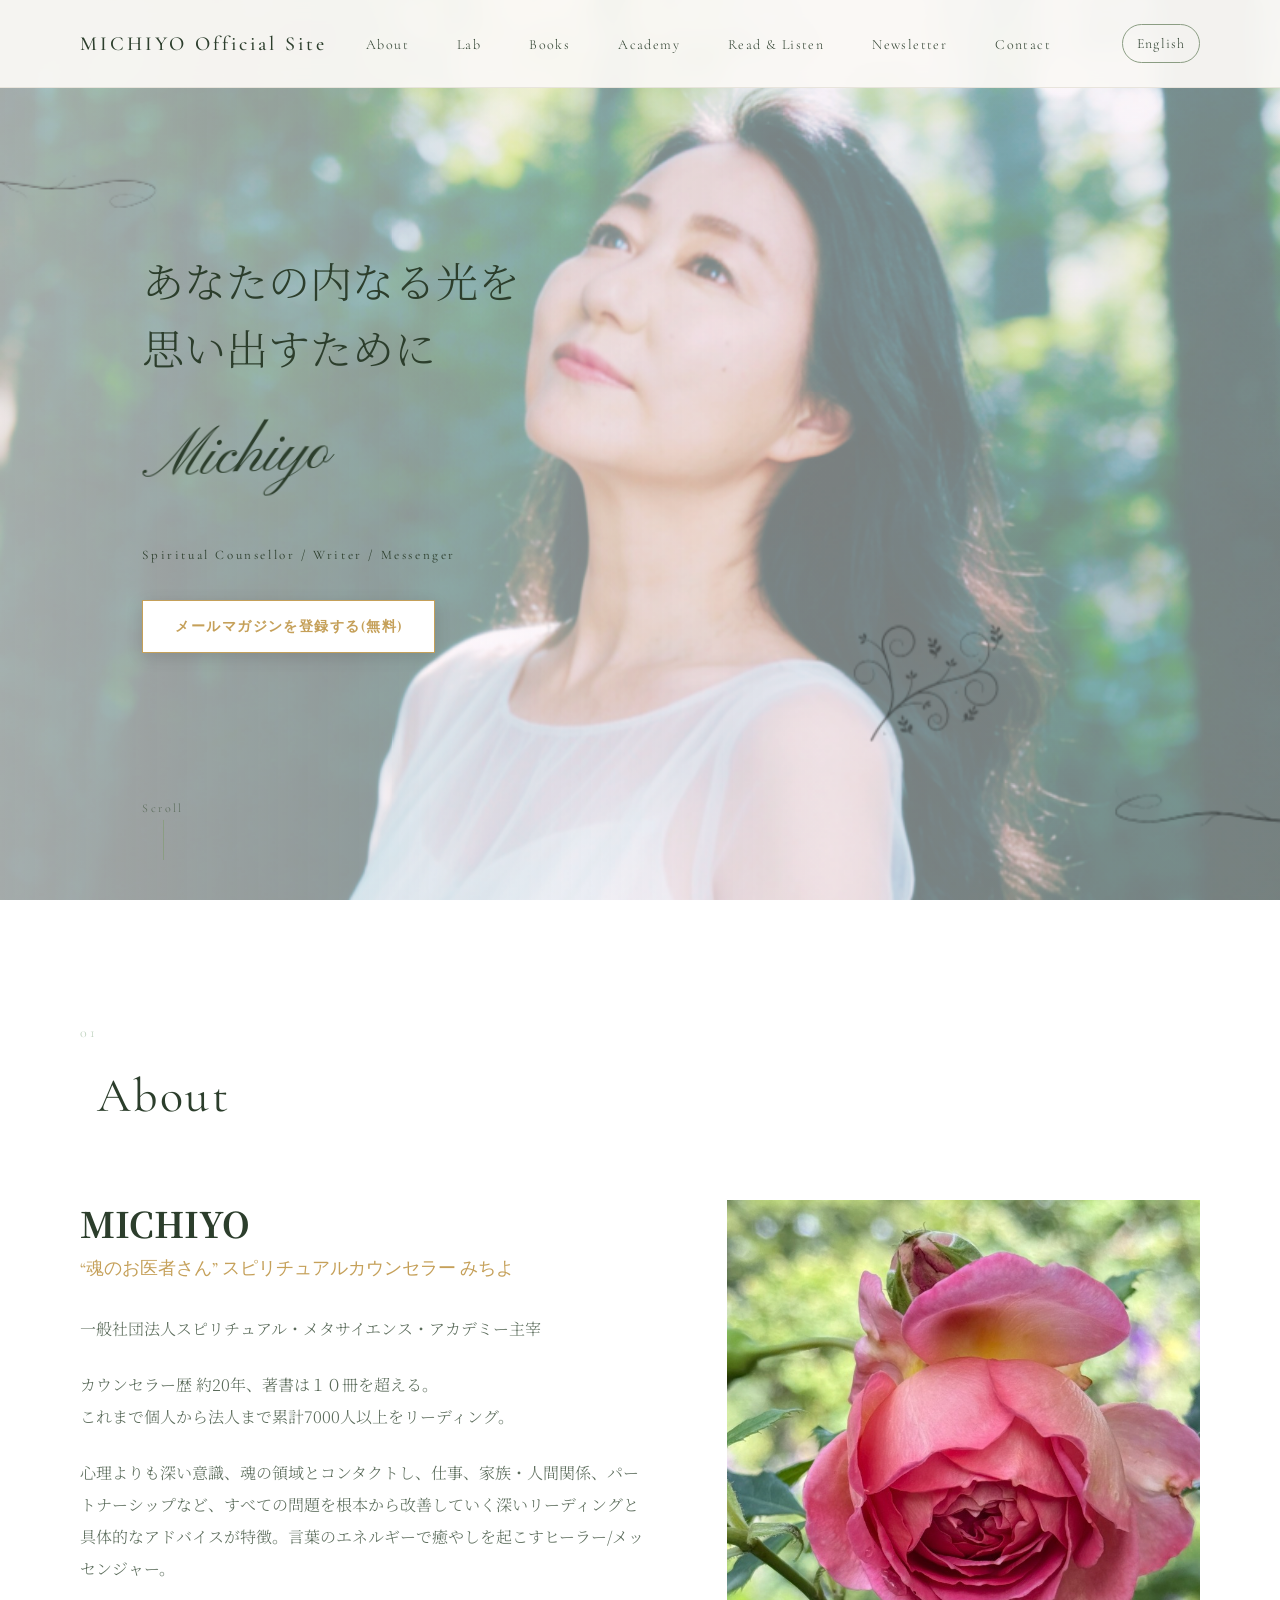
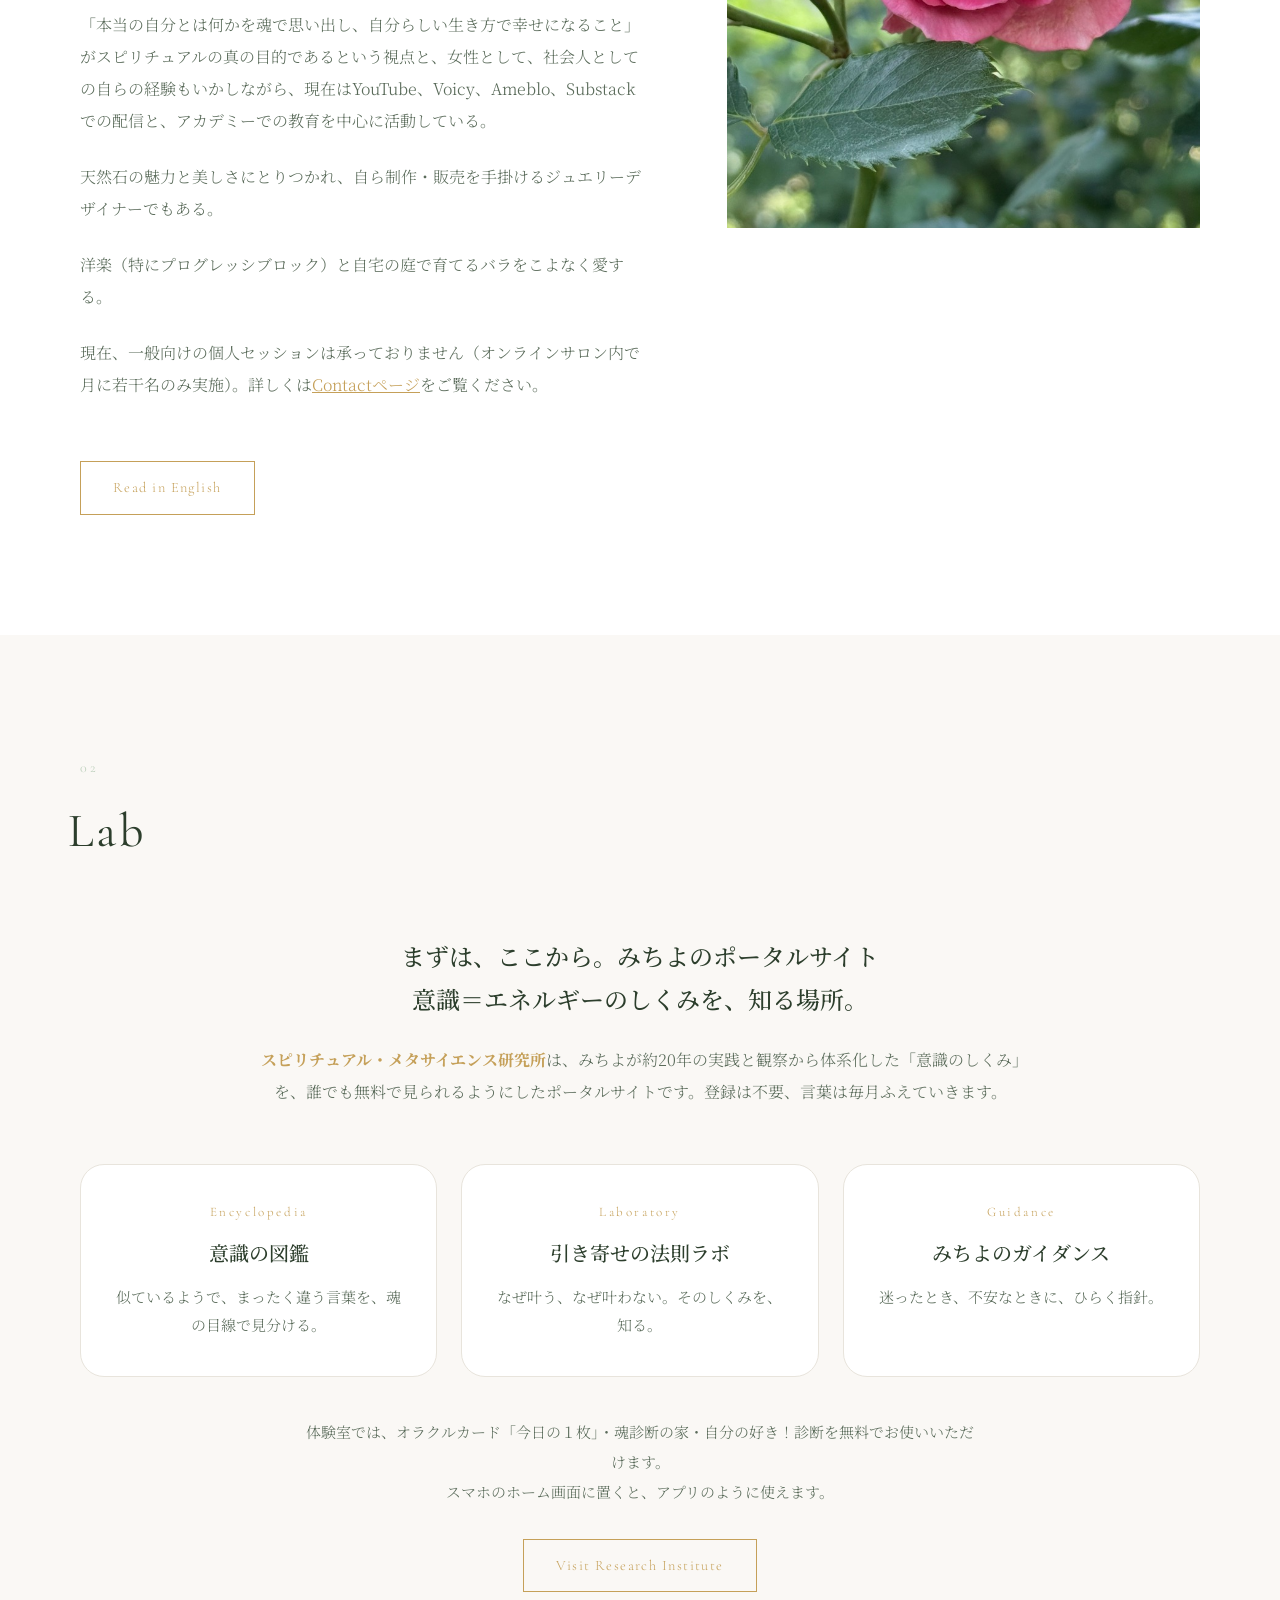
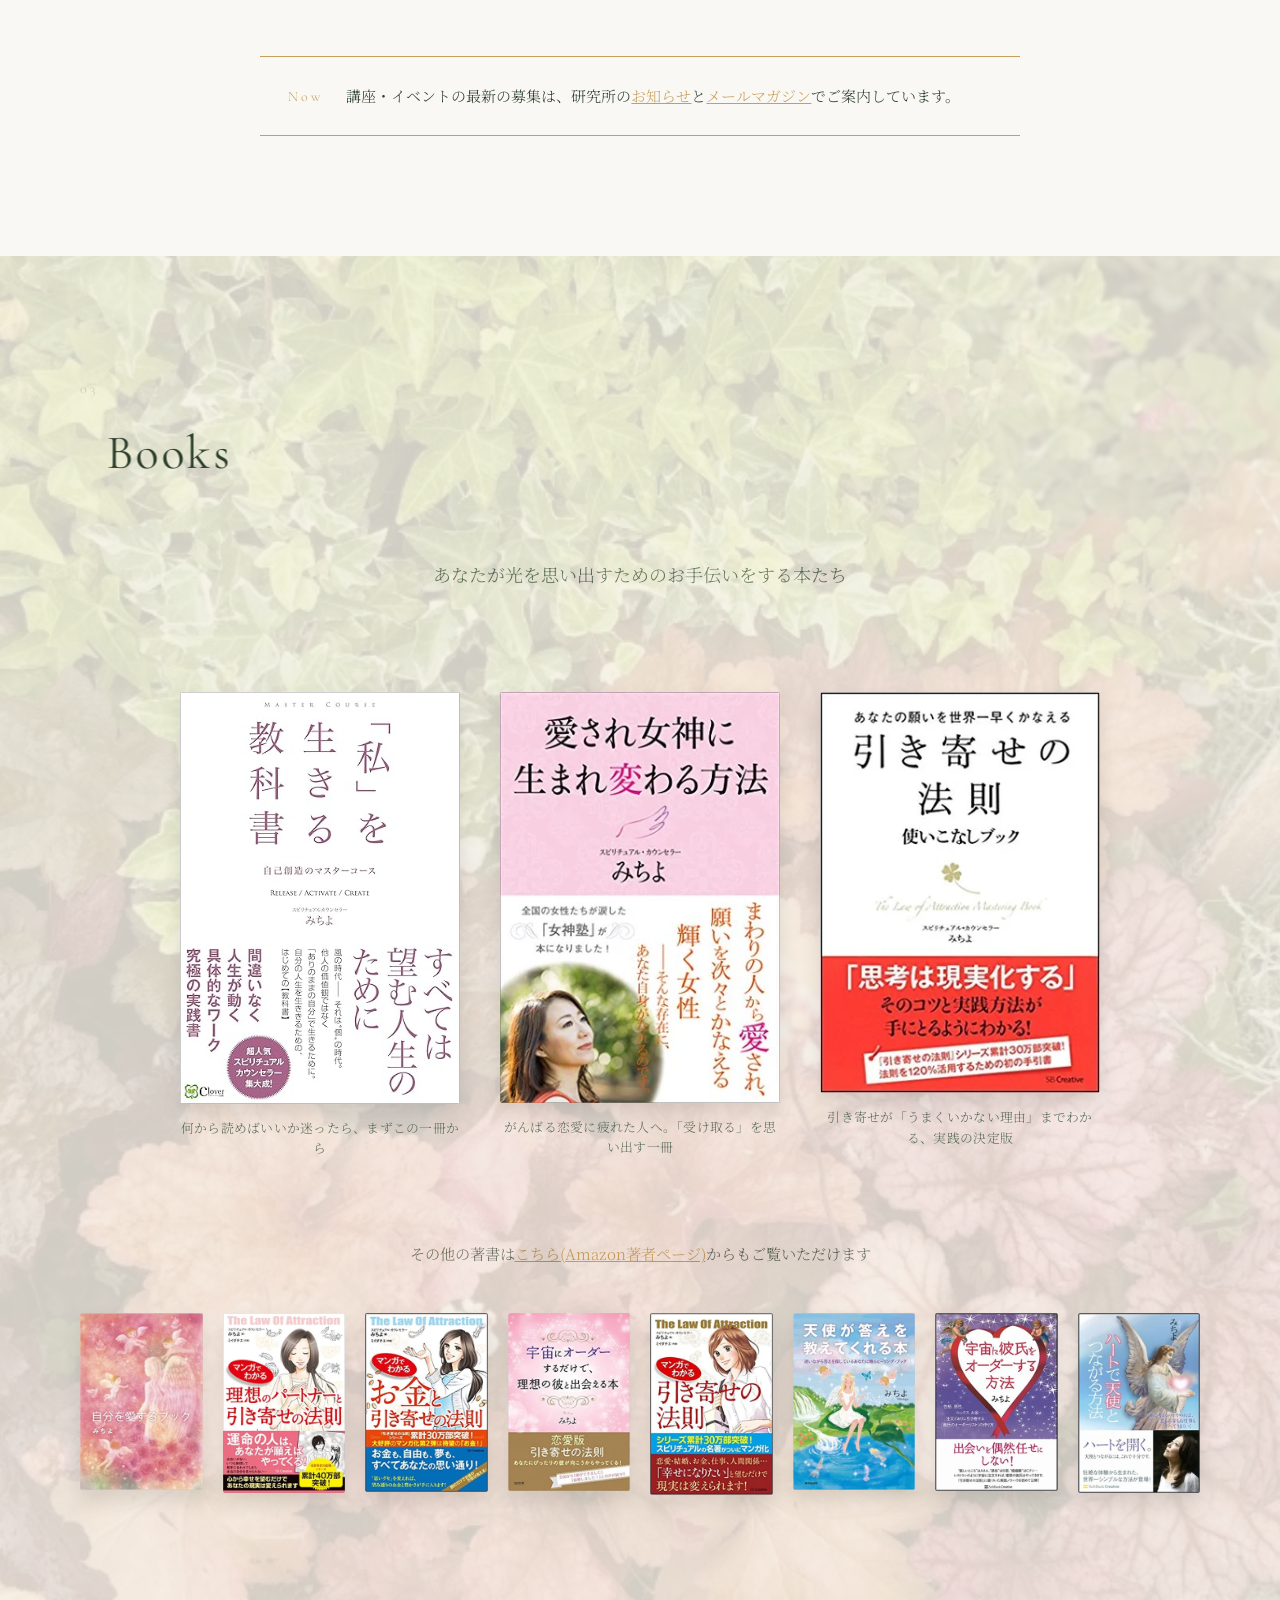
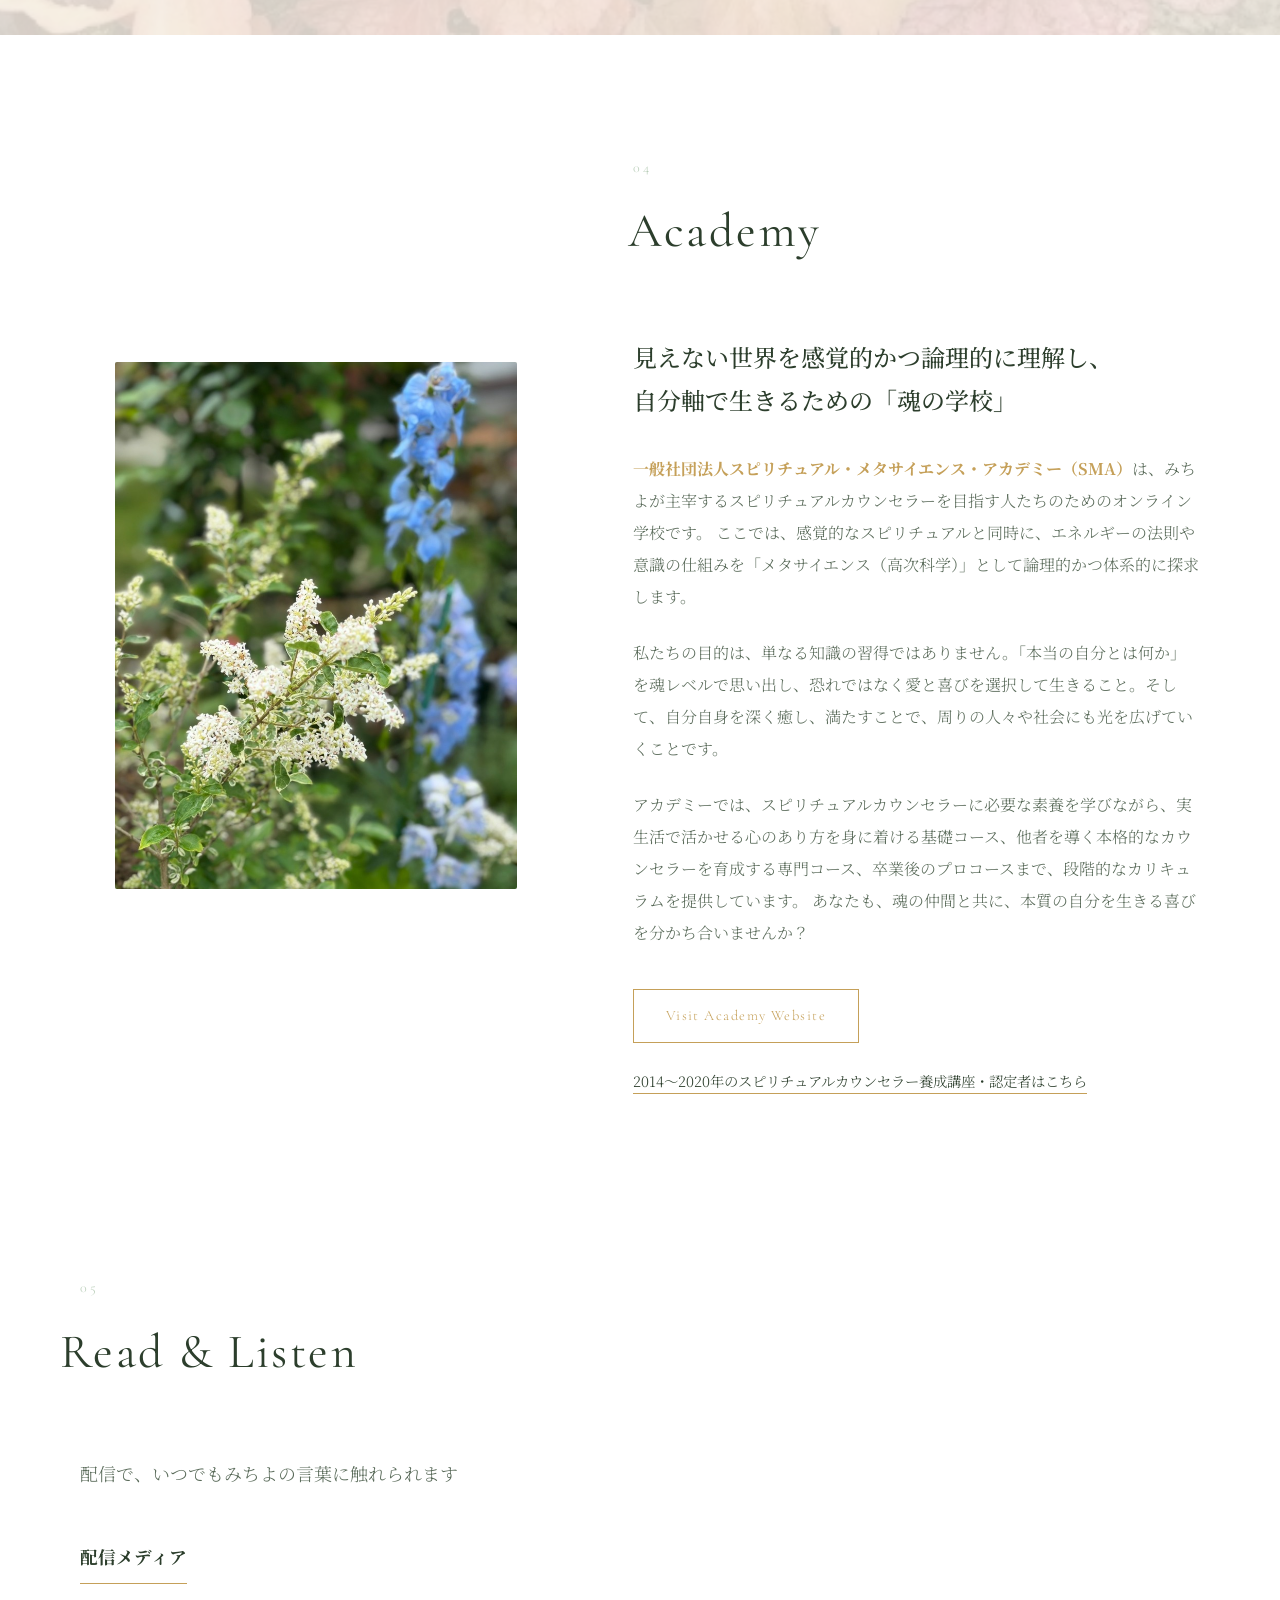
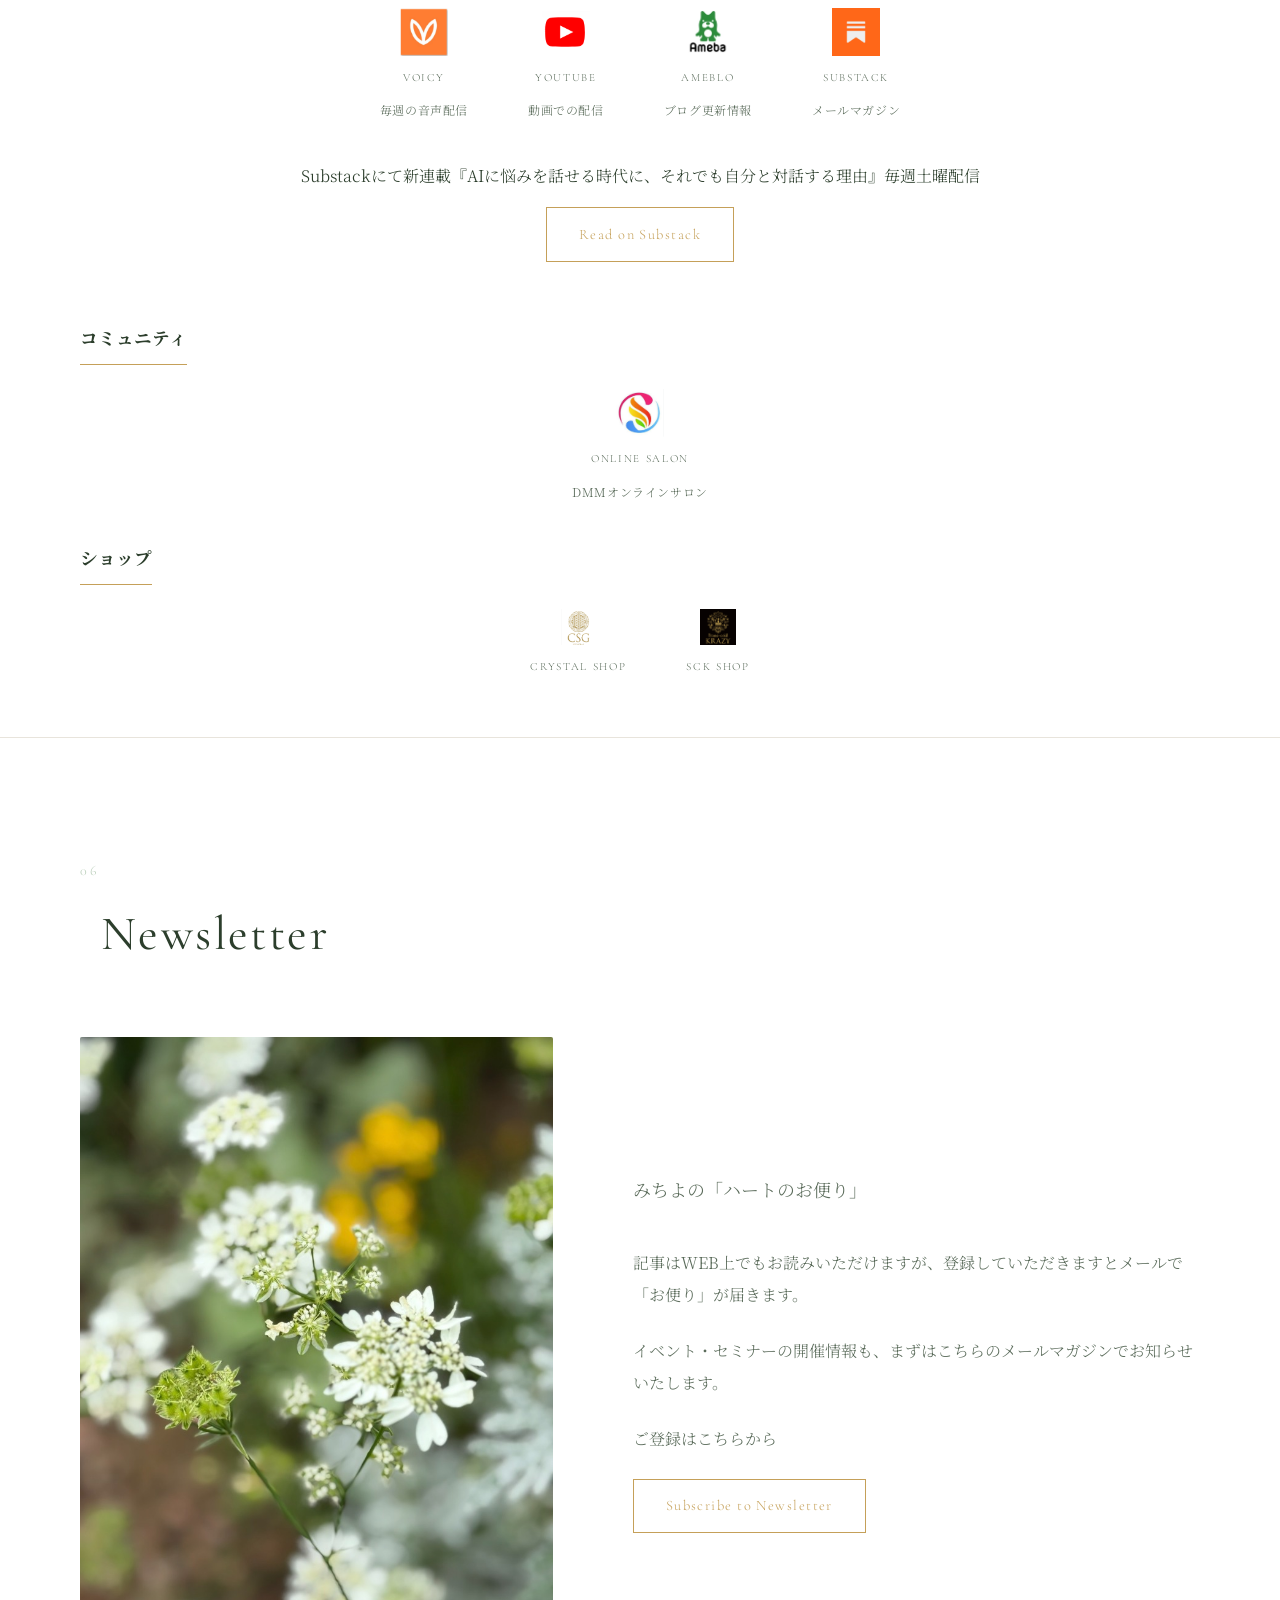
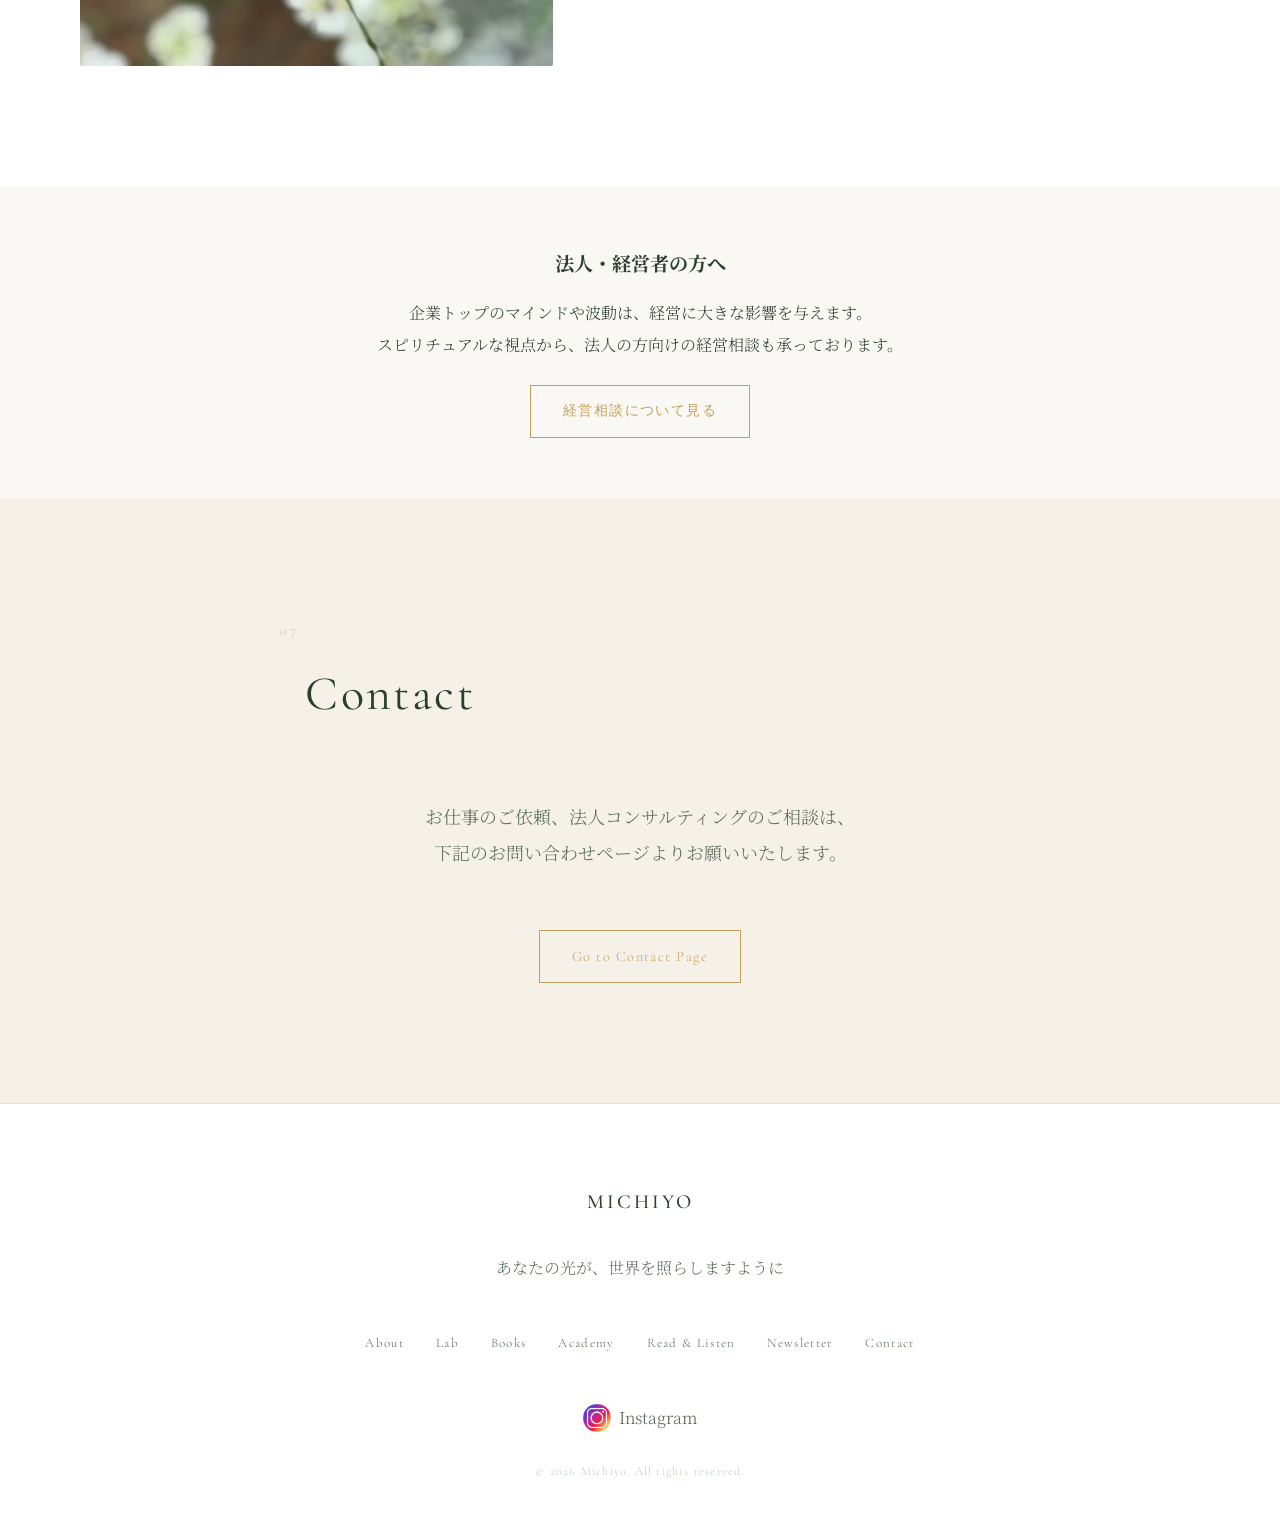
==== commit 33f19957: "ナビ上部に English／日本語 の切替ボタンを追加（スマホでも常時表示） - index.html に English、english.html に 日本語 のボタンをナビ内へ追加 - style" ====
--- a/index.html
+++ b/index.html
@@ -6,7 +6,7 @@
     <meta name="viewport" content="width=device-width, initial-scale=1.0">
     <title>スピリチュアルカウンセラー みちよ | MICHIYO Official Site</title>
     <meta name="description" content="スピリチュアルカウンセラーみちよの公式サイト。YouTube・Voicy・Ameblo・Substackでの配信、無料で読めるスピリチュアル・メタサイエンス研究所ポータル、スピリチュアル・メタサイエンス・アカデミーでの教育活動をご紹介します。">
-    <link rel="stylesheet" href="styles.css?v=12">
+    <link rel="stylesheet" href="styles.css?v=13">
     <link rel="preconnect" href="https://fonts.googleapis.com">
     <link rel="preconnect" href="https://fonts.gstatic.com" crossorigin>
     <link rel="icon" type="image/png" href="./favicon.png?v=4">
@@ -42,6 +42,7 @@
                 <li><a href="#message" class="nav-link">Newsletter</a></li>
                 <li><a href="#contact" class="nav-link">Contact</a></li>
             </ul>
+            <a href="english.html" class="nav-lang" lang="en" aria-label="English page">English</a>
             <div class="hamburger" id="hamburger">
                 <span></span>
                 <span></span>
--- a/styles.css
+++ b/styles.css
@@ -152,6 +152,40 @@
     height: 1px;
     background: var(--color-text);
     transition: all 0.3s ease;
+}
+
+/* 言語切替ボタン(ナビ右端・スマホでも常に見える) */
+.nav-lang {
+    font-family: var(--font-sans);
+    font-size: 14px;
+    letter-spacing: 0.08em;
+    color: var(--color-text);
+    text-decoration: none;
+    border: 1px solid var(--color-olive);
+    border-radius: 999px;
+    padding: 6px 14px;
+    margin-left: 32px;
+    white-space: nowrap;
+    transition: background 0.3s ease, color 0.3s ease;
+}
+
+.nav-lang:hover {
+    background: var(--color-olive);
+    color: var(--color-white);
+}
+
+@media (max-width: 768px) {
+    .nav-lang {
+        margin-left: auto;
+        margin-right: 14px;
+        font-size: 12px;
+        padding: 4px 10px;
+    }
+    .nav-logo {
+        font-size: 16px;
+        letter-spacing: 0.1em;
+        white-space: nowrap;
+    }
 }
 
 /* ===================================
